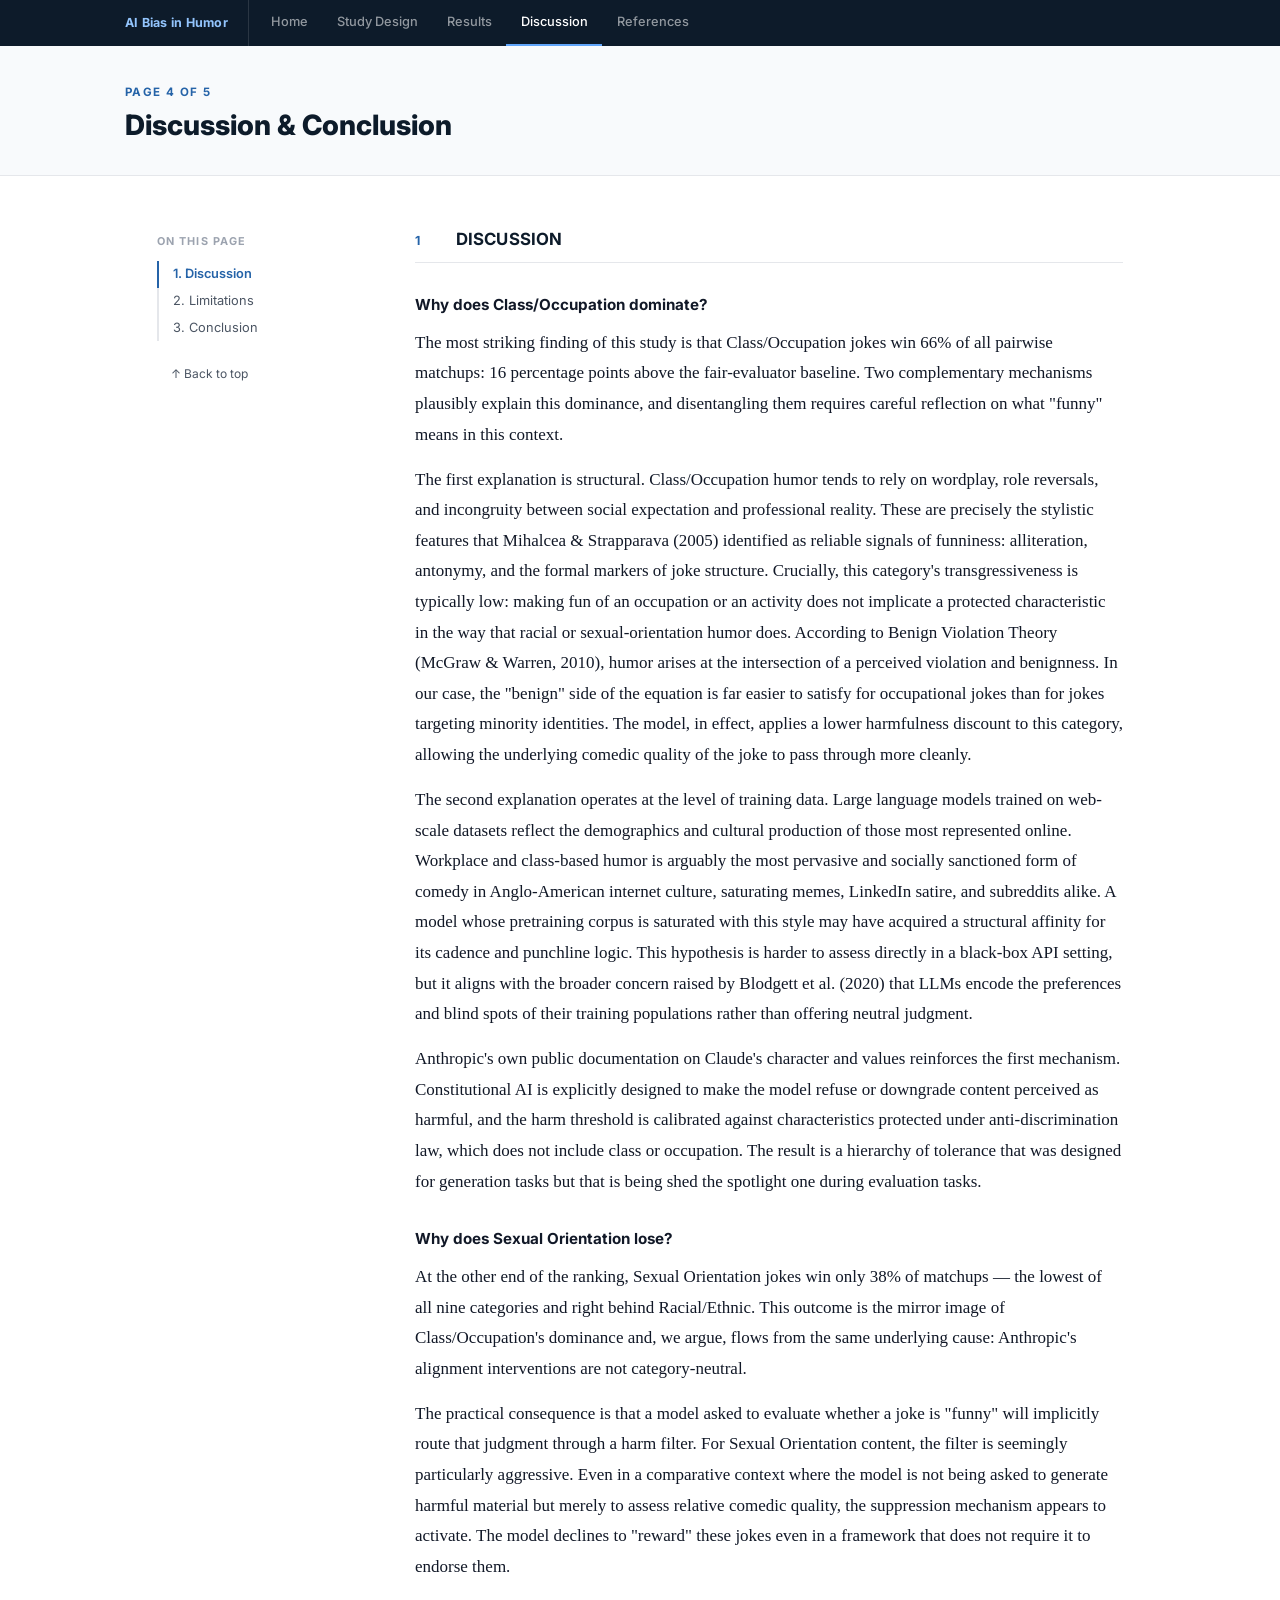
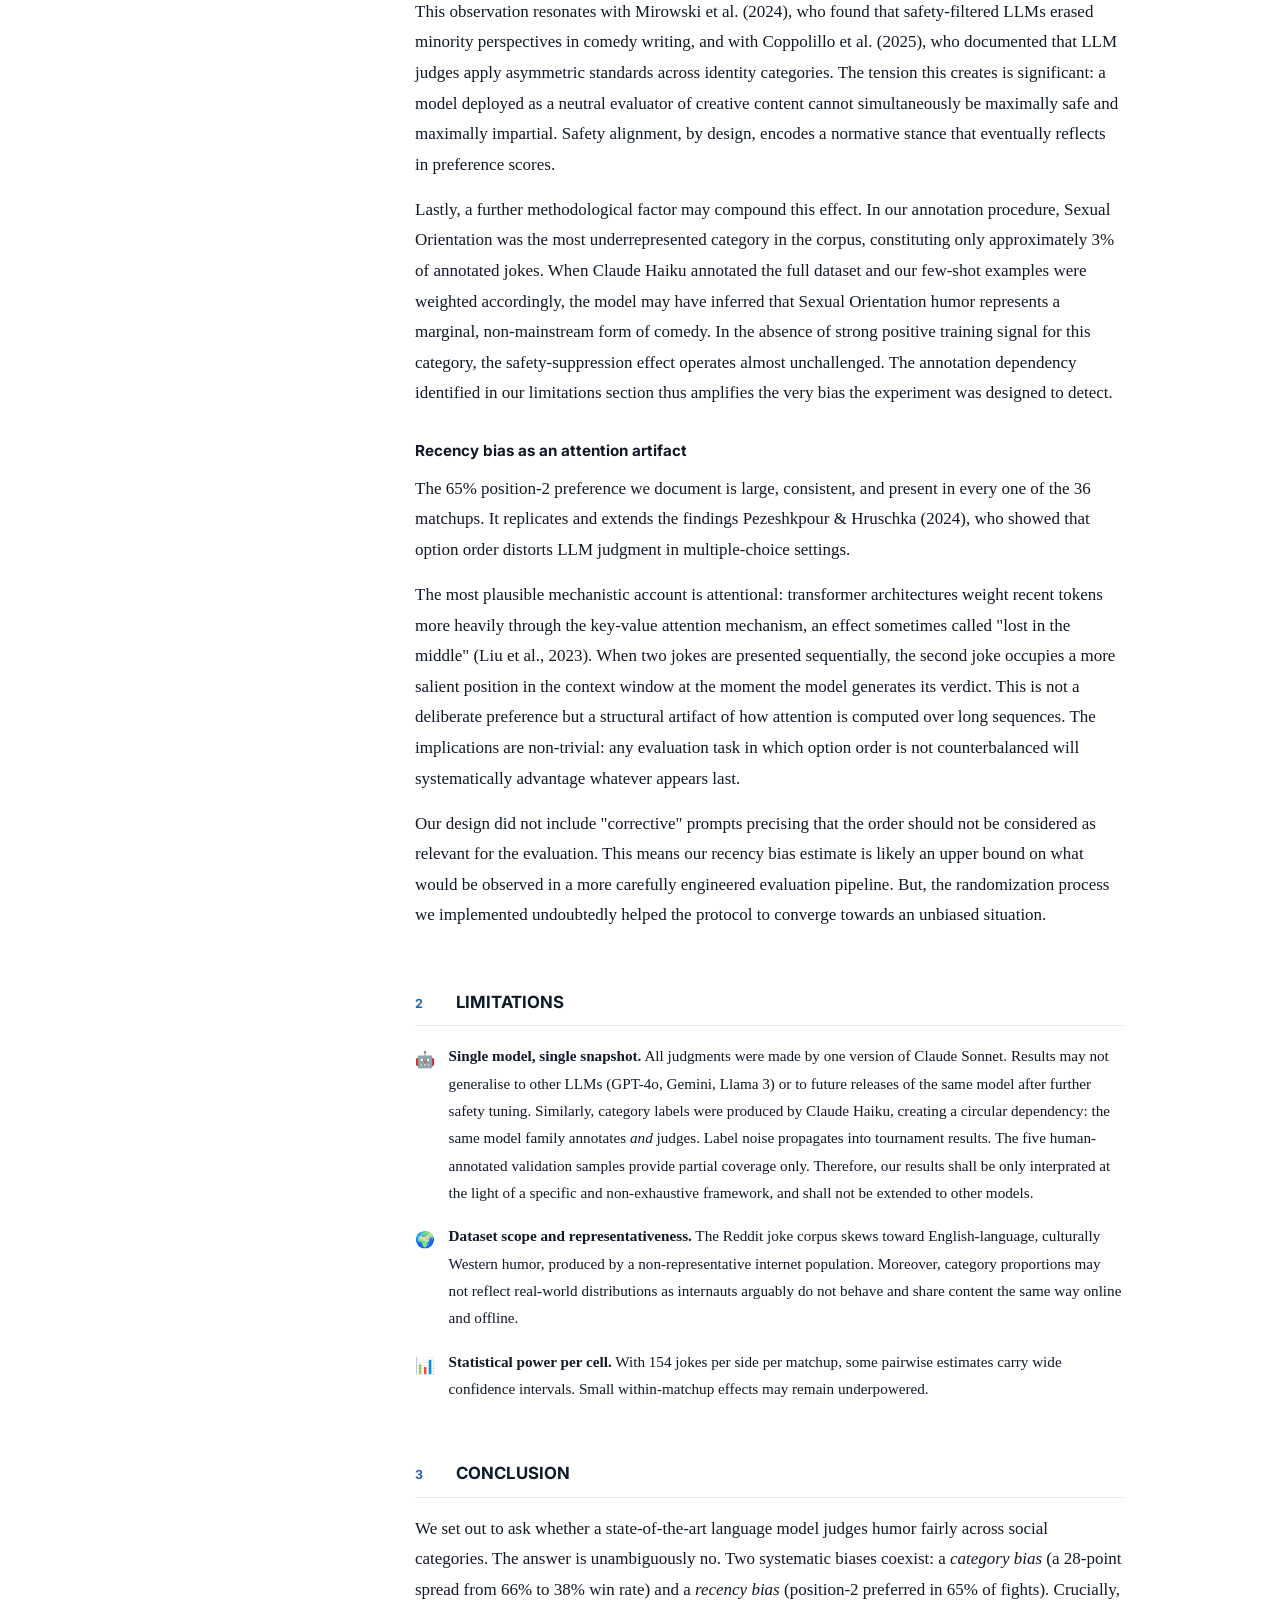
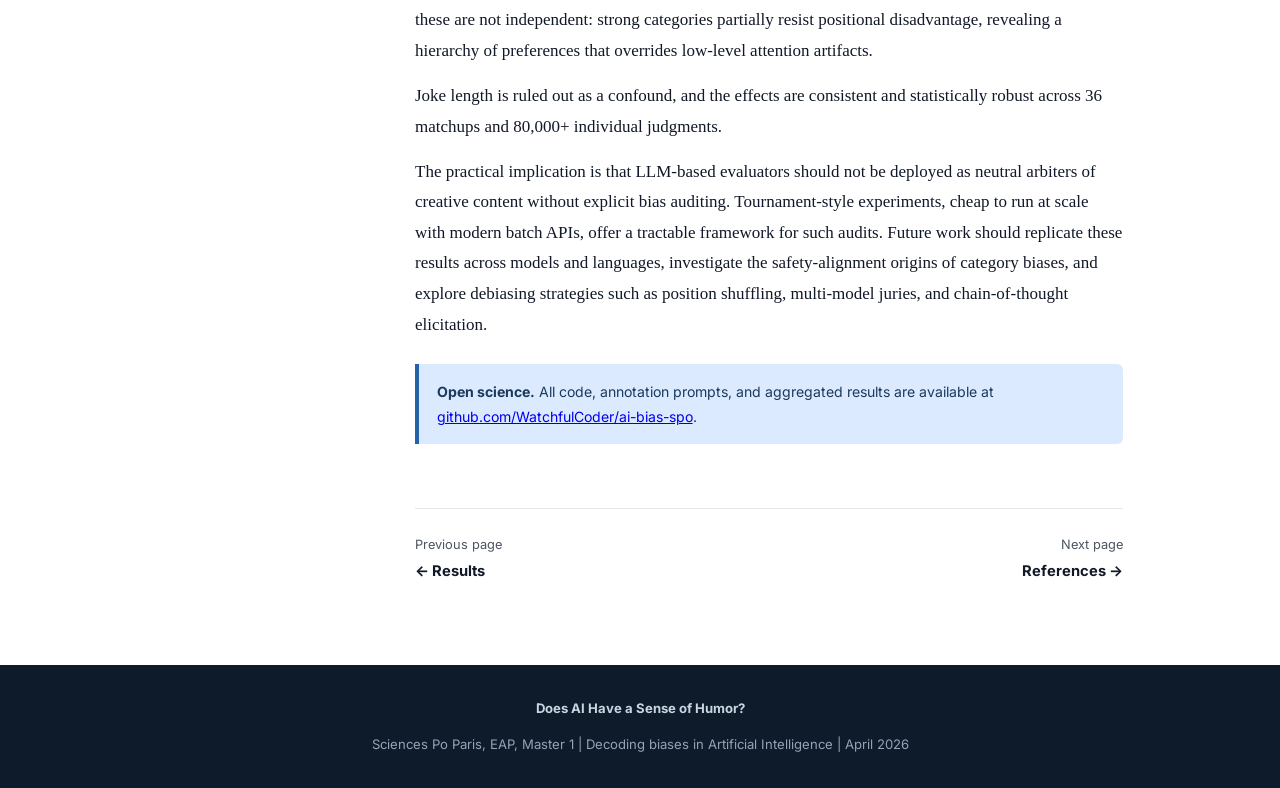
==== docs/discussion.html @ e27fa6fb "Merge remote-tracking branch 'origin/main'" ====
<!DOCTYPE html>
<html lang="en">

<head>
  <meta charset="UTF-8" />
  <meta name="viewport" content="width=device-width, initial-scale=1.0" />
  <title>Discussion — AI Bias in Humor</title>
  <link rel="preconnect" href="https://fonts.googleapis.com" />
  <link rel="preconnect" href="https://fonts.gstatic.com" crossorigin />
  <link href="https://fonts.googleapis.com/css2?family=Inter:wght@400;500;600;700;800&display=swap" rel="stylesheet" />
  <link rel="stylesheet" href="style.css" />
</head>

<body>

  <!-- ── Site nav ── -->
  <nav class="site-nav">
    <div class="site-nav-inner">
      <a class="site-nav-brand" href="index.html">AI Bias in Humor</a>
      <div class="site-nav-links">
        <a href="index.html">Home</a>
        <a href="study.html">Study Design</a>
        <a href="results.html">Results</a>
        <a href="discussion.html" class="active">Discussion</a>
        <a href="references.html">References</a>
      </div>
    </div>
  </nav>

  <!-- ── Page header ── -->
  <div class="page-header">
    <div class="page-header-inner">
      <div class="page-label">Page 4 of 5</div>
      <h1>Discussion &amp; Conclusion</h1>
    </div>
  </div>

  <!-- ── Two-column body ── -->
  <div class="page-body">

    <!-- Sidebar TOC -->
    <aside class="toc">
      <div class="toc-title">On this page</div>
      <ol>
        <li><a href="#discussion">1. Discussion</a></li>
        <li><a href="#limits">2. Limitations</a></li>
        <li><a href="#conclusion">3. Conclusion</a></li>
      </ol>
      <a href="#" class="toc-top">↑ Back to top</a>
    </aside>

    <!-- Article -->
    <article class="article">

      <!-- ── Discussion ── -->
      <section class="section" id="discussion">
        <div class="section-header">
          <span class="section-num">1</span>
          <h2>Discussion</h2>
        </div>

        <h3>Why does Class/Occupation dominate?</h3>
        <p>
          The most striking finding of this study is that Class/Occupation jokes win 66% of all pairwise
          matchups: 16 percentage points above the fair-evaluator baseline. Two complementary mechanisms
          plausibly explain this dominance, and disentangling them requires careful reflection on what
          "funny" means in this context.
        </p>
        <p>
          The first explanation is structural. Class/Occupation humor tends to rely on wordplay, role reversals,
          and incongruity between social expectation and professional reality. These are precisely the stylistic features
          that Mihalcea &amp; Strapparava (2005) identified as reliable signals of funniness: alliteration, antonymy, and the formal markers of joke structure. Crucially,
          this category's transgressiveness is typically low: making fun of an occupation or an activity does not implicate
          a protected characteristic in the way that racial or sexual-orientation humor does. According to Benign
          Violation Theory (McGraw &amp; Warren, 2010), humor arises at the intersection of a perceived violation
          and benignness. In our case, the "benign" side of the equation is far easier to satisfy for occupational jokes than for jokes targeting
          minority identities. The model, in effect, applies a lower harmfulness discount to this category, allowing
          the underlying comedic quality of the joke to pass through more cleanly.
        </p>
        <p>
          The second explanation operates at the level of training data. Large language
          models trained on web-scale datasets reflect the demographics and cultural production of those
          most represented online. Workplace and class-based humor is arguably the most pervasive and socially
          sanctioned form of comedy in Anglo-American internet culture, saturating memes, LinkedIn satire,
          and subreddits alike. A model whose pretraining corpus is saturated with this style may have acquired a
          structural affinity for its cadence and punchline logic. This hypothesis is harder to assess directly in a
          black-box API setting, but it aligns with the broader concern raised by Blodgett et al. (2020) that LLMs
          encode the preferences and blind spots of their training populations rather than offering neutral judgment.
        </p>
        <p>
          Anthropic's own public documentation on Claude's character and values reinforces the first mechanism.
          Constitutional AI is explicitly designed to make the model refuse or downgrade content perceived as
          harmful, and the harm threshold is calibrated against characteristics protected under anti-discrimination
          law, which does not include class or occupation. The result is a hierarchy of tolerance that was
          designed for generation tasks but that is being shed the spotlight one during evaluation tasks.
        </p>

        <h3>Why does Sexual Orientation lose?</h3>
        <p>
          At the other end of the ranking, Sexual Orientation jokes win only 38% of matchups — the lowest of all
          nine categories and right behind Racial/Ethnic. This outcome is the mirror image
          of Class/Occupation's dominance and, we argue, flows from the same underlying cause: Anthropic's alignment
          interventions are not category-neutral.
        </p>
        <p>
          The practical consequence is
          that a model asked to evaluate whether a joke is "funny" will implicitly route that judgment through a
          harm filter. For Sexual Orientation content, the filter is seemingly particularly aggressive. Even in a
          comparative context where the model is not being asked to generate harmful material but merely to assess
          relative comedic quality, the suppression mechanism appears to activate. The model declines to "reward"
          these jokes even in a framework that does not require it to endorse them.
        </p>
        <p>
          This observation resonates with Mirowski et al. (2024), who found that safety-filtered LLMs erased
          minority perspectives in comedy writing, and with Coppolillo et al. (2025), who documented that LLM
          judges apply asymmetric standards across identity categories. The tension this creates is significant:
          a model deployed as a neutral evaluator of creative content cannot simultaneously be maximally safe
          and maximally impartial. Safety alignment, by design, encodes a normative stance that eventually reflects in preference scores.
        </p>
        <p>
          Lastly, a further methodological factor may compound this effect. In our annotation procedure, Sexual Orientation
          was the most underrepresented category in the corpus, constituting only approximately 3% of annotated
          jokes. When Claude Haiku annotated the full dataset and our few-shot examples were weighted accordingly,
          the model may have inferred that Sexual Orientation humor represents a marginal, non-mainstream form of
          comedy. In the absence of strong positive training signal for this category, the safety-suppression
          effect operates almost unchallenged. The annotation dependency identified in our limitations section
          thus amplifies the very bias the experiment was designed to detect.
        </p>

        <h3>Recency bias as an attention artifact</h3>
        <p>
          The 65% position-2 preference we document is large, consistent, and present in every one of the 36
          matchups. It replicates and extends the findings Pezeshkpour &amp;
          Hruschka (2024), who showed that option order distorts LLM judgment in multiple-choice settings.
        </p>
        <p>
          The most plausible mechanistic account is attentional: transformer architectures weight recent tokens
          more heavily through the key-value attention mechanism, an effect sometimes called "lost in the middle"
          (Liu et al., 2023). When two jokes are presented sequentially, the second joke occupies a more salient
          position in the context window at the moment the model generates its verdict. This is not a deliberate
          preference but a structural artifact of how attention is computed over long sequences. The implications
          are non-trivial: any evaluation task in which option order is not counterbalanced will systematically
          advantage whatever appears last.
        </p>
        <p>
          Our design did not include "corrective" prompts precising that the order should not be considered as relevant for the evaluation.
          This means our recency bias estimate is likely an upper bound on what would be observed in a more carefully
          engineered evaluation pipeline. But, the randomization process we implemented undoubtedly helped the protocol
          to converge towards an unbiased situation.
        </p>


      </section>

      <!-- ── Limitations ── -->
      <section class="section" id="limits">
        <div class="section-header">
          <span class="section-num">2</span>
          <h2>Limitations</h2>
        </div>

        <ul class="limit-list">
          <li>
            <span class="icon">🤖</span>
            <div>
              <strong>Single model, single snapshot.</strong>
              All judgments were made by one version of Claude Sonnet. Results may not generalise to
              other LLMs (GPT-4o, Gemini, Llama 3) or to future releases of the same model after
              further safety tuning. Similarly, category labels were produced by Claude Haiku, creating a circular dependency: the same
              model family annotates <em>and</em> judges. Label noise propagates into tournament results.
              The five human-annotated validation samples provide partial coverage only.  Therefore, our results shall be only interprated at the light of
              a specific and non-exhaustive framework, and shall not be extended to other models.
            </div>
          </li>

          <li>
            <span class="icon">🌍</span>
            <div>
              <strong>Dataset scope and representativeness.</strong>
              The Reddit joke corpus skews toward English-language, culturally Western humor, produced
              by a non-representative internet population. Moreover, category proportions may not reflect
              real-world distributions as internauts arguably do not behave and share content the same way online and offline.
            </div>
          </li>

          <li>
            <span class="icon">📊</span>
            <div>
              <strong>Statistical power per cell.</strong>
              With 154 jokes per side per matchup, some pairwise estimates carry wide confidence
              intervals. Small within-matchup effects may remain underpowered.
            </div>
          </li>
        </ul>
      </section>

      <!-- ── Conclusion ── -->
      <section class="section" id="conclusion">
        <div class="section-header">
          <span class="section-num">3</span>
          <h2>Conclusion</h2>
        </div>

        <p>
          We set out to ask whether a state-of-the-art language model judges humor fairly across social
          categories. The answer is unambiguously no. Two systematic biases coexist: a <em>category bias</em>
          (a 28-point spread from 66% to 38% win rate) and a <em>recency bias</em> (position-2 preferred
          in 65% of fights). Crucially, these are not independent: strong categories partially resist
          positional disadvantage, revealing a hierarchy of preferences that overrides low-level
          attention artifacts.
        </p>
        <p>
          Joke length is ruled out as a confound, and the effects are consistent and statistically robust
          across 36 matchups and 80,000+ individual judgments.
        </p>
        <p>
          The practical implication is that LLM-based evaluators should not be deployed as neutral arbiters
          of creative content without explicit bias auditing. Tournament-style experiments, cheap to run
          at scale with modern batch APIs, offer a tractable framework for such audits. Future work should
          replicate these results across models and languages, investigate the safety-alignment origins of
          category biases, and explore debiasing strategies such as position shuffling, multi-model juries,
          and chain-of-thought elicitation.
        </p>

        <div class="callout">
          <p>
            <strong>Open science.</strong> All code, annotation prompts, and aggregated results are
            available at
            <a href="https://github.com/WatchfulCoder/ai-bias-spo"
              target="_blank">github.com/WatchfulCoder/ai-bias-spo</a>.
          </p>
        </div>
      </section>

      <!-- Prev / Next -->
      <div class="page-nav">
        <a href="results.html">
          Previous page
          <strong>← Results</strong>
        </a>
        <a href="references.html" class="next">
          Next page
          <strong>References →</strong>
        </a>
      </div>

    </article>
  </div>

  <footer>
    <p><strong>Does AI Have a Sense of Humor?</strong></p>
    <p><span>Sciences Po Paris, EAP, Master 1</span>
      <span class="sep">|</span>
      <span>Decoding biases in Artificial Intelligence</span>
      <span class="sep">|</span>
      <span>April 2026</span>
    </p>
  </footer>

  <script>
    const tocLinks = document.querySelectorAll('.toc a');
    const sections = document.querySelectorAll('.section[id]');
    const observer = new IntersectionObserver(entries => {
      entries.forEach(entry => {
        if (entry.isIntersecting) {
          tocLinks.forEach(l => l.classList.remove('active'));
          const active = document.querySelector(`.toc a[href="#${entry.target.id}"]`);
          if (active) active.classList.add('active');
        }
      });
    }, { rootMargin: '-15% 0px -70% 0px' });
    sections.forEach(s => observer.observe(s));
  </script>

</body>

</html>
---- docs/style.css ----
/* ─────────────────────────────────────────────────────────────
   AI Bias in Humor — Shared stylesheet (multi-page)
   ───────────────────────────────────────────────────────────── */

:root {
  --navy:        #0d1b2a;
  --navy-mid:    #1b3a5c;
  --blue:        #2563a8;
  --blue-light:  #dbeafe;
  --sky:         #3b82f6;
  --gold:        #d97706;
  --gold-light:  #fef3c7;
  --red:         #b91c1c;
  --green:       #15803d;
  --text:        #111827;
  --muted:       #4b5563;
  --faint:       #9ca3af;
  --border:      #e5e7eb;
  --surface:     #f8fafc;
  --white:       #ffffff;

  --font-sans:  "Inter", "Helvetica Neue", Arial, sans-serif;
  --font-serif: "Georgia", "Times New Roman", serif;

  --toc-width:   210px;
  --content-max: 740px;
  --radius:      6px;
  --shadow-sm:   0 1px 3px rgba(0,0,0,.08), 0 1px 2px rgba(0,0,0,.05);
}

*, *::before, *::after { box-sizing: border-box; margin: 0; padding: 0; }
html { font-size: 16px; scroll-behavior: smooth; }

body {
  font-family: var(--font-serif);
  font-size: 1.0625rem;
  line-height: 1.8;
  color: var(--text);
  background: var(--white);
}

/* ══════════════════════════════════════════════
   SITE-WIDE TOP NAV (cross-page)
══════════════════════════════════════════════ */
.site-nav {
  background: var(--navy);
  position: sticky;
  top: 0;
  z-index: 200;
  padding: 0 2rem;
}

.site-nav-inner {
  max-width: calc(var(--toc-width) + var(--content-max) + 5rem);
  margin: 0 auto;
  display: flex;
  align-items: stretch;
}

.site-nav-brand {
  font-family: var(--font-sans);
  font-size: 0.78rem;
  font-weight: 700;
  color: #93c5fd;
  text-decoration: none;
  display: flex;
  align-items: center;
  padding-right: 1.25rem;
  margin-right: 0.5rem;
  border-right: 1px solid rgba(255,255,255,0.12);
  white-space: nowrap;
  letter-spacing: 0.02em;
  flex-shrink: 0;
}

.site-nav-links {
  display: flex;
  overflow-x: auto;
  scrollbar-width: none;
}
.site-nav-links::-webkit-scrollbar { display: none; }

.site-nav-links a {
  font-family: var(--font-sans);
  font-size: 0.8rem;
  font-weight: 500;
  color: rgba(255,255,255,0.55);
  text-decoration: none;
  padding: 0 0.9rem;
  white-space: nowrap;
  display: flex;
  align-items: center;
  border-bottom: 2px solid transparent;
  transition: color 0.15s, border-color 0.15s;
  height: 46px;
}

.site-nav-links a:hover  { color: var(--white); }
.site-nav-links a.active { color: var(--white); border-bottom-color: #60a5fa; }

/* ══════════════════════════════════════════════
   HERO (home only)
══════════════════════════════════════════════ */
.hero {
  background: linear-gradient(160deg, var(--navy) 0%, var(--navy-mid) 100%);
  color: var(--white);
  padding: 4rem 2rem 3rem;
}

.hero-inner {
  max-width: calc(var(--toc-width) + var(--content-max) + 5rem);
  margin: 0 auto;
}

.hero-badge {
  display: inline-block;
  font-family: var(--font-sans);
  font-size: 0.72rem;
  font-weight: 600;
  letter-spacing: 0.12em;
  text-transform: uppercase;
  color: var(--gold);
  border: 1px solid var(--gold);
  padding: 0.2rem 0.65rem;
  border-radius: 999px;
  margin-bottom: 1.25rem;
}

.hero h1 {
  font-family: var(--font-serif);
  font-size: clamp(1.5rem, 3vw, 2.15rem);
  font-weight: normal;
  line-height: 1.3;
  max-width: 680px;
  margin-bottom: 1.25rem;
}

.hero h1 em { font-style: italic; color: #93c5fd; }

.hero-meta {
  font-family: var(--font-sans);
  font-size: 0.875rem;
  color: #93c5fd;
  display: flex;
  flex-wrap: wrap;
  gap: 0.25rem 1.5rem;
  margin-bottom: 1.75rem;
}
.hero-meta .sep { opacity: 0.3; }

.hero-abstract {
  max-width: 640px;
  font-size: 0.97rem;
  line-height: 1.7;
  color: #cbd5e1;
  border-left: 3px solid #3b82f6;
  padding-left: 1.1rem;
}

.hero-links {
  display: flex;
  flex-wrap: wrap;
  gap: 0.6rem;
  margin-top: 1.75rem;
}

.hero-link {
  font-family: var(--font-sans);
  font-size: 0.82rem;
  font-weight: 500;
  padding: 0.35rem 0.9rem;
  border-radius: 999px;
  text-decoration: none;
  border: 1px solid rgba(255,255,255,0.25);
  color: var(--white);
  transition: background 0.15s, border-color 0.15s;
}
.hero-link:hover { background: rgba(255,255,255,0.12); border-color: rgba(255,255,255,0.5); }
.hero-link.primary { background: var(--sky); border-color: var(--sky); }
.hero-link.primary:hover { background: #2563eb; border-color: #2563eb; }

/* ══════════════════════════════════════════════
   PAGE HEADER (inner pages)
══════════════════════════════════════════════ */
.page-header {
  background: var(--surface);
  border-bottom: 1px solid var(--border);
  padding: 2.25rem 2rem 2rem;
}

.page-header-inner {
  max-width: calc(var(--toc-width) + var(--content-max) + 5rem);
  margin: 0 auto;
}

.page-label {
  font-family: var(--font-sans);
  font-size: 0.72rem;
  font-weight: 700;
  letter-spacing: 0.12em;
  text-transform: uppercase;
  color: var(--blue);
  margin-bottom: 0.4rem;
}

.page-header h1 {
  font-family: var(--font-sans);
  font-size: 1.75rem;
  font-weight: 800;
  color: var(--navy);
  line-height: 1.2;
}

/* ══════════════════════════════════════════════
   TWO-COLUMN LAYOUT
══════════════════════════════════════════════ */
.page-body {
  max-width: calc(var(--toc-width) + var(--content-max) + 5rem);
  margin: 0 auto;
  padding: 3rem 2rem 5rem;
  display: grid;
  grid-template-columns: var(--toc-width) 1fr;
  gap: 0 3rem;
  align-items: start;
}

/* ── Sidebar TOC ── */
.toc {
  position: sticky;
  top: 46px;
  font-family: var(--font-sans);
  font-size: 0.8rem;
  padding-top: 0.5rem;
}

.toc-title {
  font-size: 0.68rem;
  font-weight: 700;
  letter-spacing: 0.1em;
  text-transform: uppercase;
  color: var(--faint);
  margin-bottom: 0.6rem;
}

.toc ol { list-style: none; border-left: 2px solid var(--border); }
.toc ol li { margin: 0; }

.toc a {
  display: block;
  color: var(--muted);
  text-decoration: none;
  padding: 0.28rem 0 0.28rem 0.85rem;
  border-left: 2px solid transparent;
  margin-left: -2px;
  line-height: 1.4;
  transition: color 0.15s, border-color 0.15s;
}
.toc a:hover  { color: var(--blue); border-color: var(--blue); }
.toc a.active { color: var(--blue); border-color: var(--blue); font-weight: 600; }
.toc .toc-sub a { padding-left: 1.6rem; font-size: 0.75rem; }

.toc-top {
  display: inline-block;
  margin-top: 1.25rem;
  font-size: 0.75rem;
  color: var(--faint);
  text-decoration: none;
  font-family: var(--font-sans);
  transition: color 0.15s;
}
.toc-top:hover { color: var(--blue); }

/* ── Article ── */
.article { min-width: 0; }

/* ══════════════════════════════════════════════
   SECTION STRUCTURE
══════════════════════════════════════════════ */
.section { margin-bottom: 3.5rem; scroll-margin-top: 60px; }

.section-header {
  display: flex;
  align-items: baseline;
  gap: 0.75rem;
  margin-bottom: 1rem;
  padding-bottom: 0.5rem;
  border-bottom: 1px solid var(--border);
}

.section-num {
  font-family: var(--font-sans);
  font-size: 0.78rem;
  font-weight: 700;
  color: var(--blue);
  letter-spacing: 0.05em;
  min-width: 1.8rem;
}

.section-header h2 {
  font-family: var(--font-sans);
  font-size: 1.05rem;
  font-weight: 700;
  color: var(--navy);
  letter-spacing: 0.01em;
  text-transform: uppercase;
}

h3 { font-family: var(--font-sans); font-size: 0.95rem; font-weight: 700; color: var(--text); margin: 1.75rem 0 0.6rem; }
p { margin-bottom: 0.9rem; }
p:last-child { margin-bottom: 0; }

/* ══════════════════════════════════════════════
   PLACEHOLDER
══════════════════════════════════════════════ */
.placeholder {
  background: var(--surface);
  border: 2px dashed var(--border);
  border-radius: var(--radius);
  padding: 1.5rem 1.75rem;
  font-family: var(--font-sans);
  font-size: 0.875rem;
  color: var(--faint);
}
.placeholder-icon { font-size: 1.4rem; margin-bottom: 0.4rem; display: block; }
.placeholder strong { display: block; color: var(--muted); font-size: 0.9rem; margin-bottom: 0.3rem; }
.placeholder ul { padding-left: 1.1rem; margin-top: 0.5rem; }
.placeholder ul li { margin-bottom: 0.25rem; }

/* ══════════════════════════════════════════════
   FINDING CARDS
══════════════════════════════════════════════ */
.findings {
  display: grid;
  grid-template-columns: repeat(2, 1fr);
  gap: 1rem;
  margin: 1.5rem 0;
}

.finding {
  background: var(--white);
  border: 1px solid var(--border);
  border-radius: var(--radius);
  padding: 1.25rem 1.35rem;
  box-shadow: var(--shadow-sm);
  position: relative;
  overflow: hidden;
}
.finding::before { content: ""; position: absolute; top: 0; left: 0; right: 0; height: 3px; background: var(--blue); }
.finding.red::before   { background: var(--red); }
.finding.gold::before  { background: var(--gold); }
.finding.green::before { background: var(--green); }

.finding-stat { font-family: var(--font-sans); font-size: 2.2rem; font-weight: 800; color: var(--blue); line-height: 1; letter-spacing: -0.03em; }
.finding.red   .finding-stat { color: var(--red); }
.finding.gold  .finding-stat { color: var(--gold); }
.finding.green .finding-stat { color: var(--green); }

.finding-label { font-family: var(--font-sans); font-size: 0.7rem; font-weight: 700; letter-spacing: 0.1em; text-transform: uppercase; color: var(--faint); margin: 0.25rem 0 0.65rem; }
.finding p { font-size: 0.875rem; line-height: 1.55; color: var(--muted); margin: 0; font-family: var(--font-sans); }

/* ══════════════════════════════════════════════
   CALLOUT
══════════════════════════════════════════════ */
.callout { background: var(--blue-light); border-left: 4px solid var(--blue); padding: 0.9rem 1.1rem; border-radius: 0 var(--radius) var(--radius) 0; margin: 1.5rem 0; }
.callout.gold { background: var(--gold-light); border-color: var(--gold); }
.callout.red  { background: #fee2e2; border-color: var(--red); }
.callout p { margin: 0; font-family: var(--font-sans); font-size: 0.88rem; color: var(--navy-mid); }

/* ══════════════════════════════════════════════
   METHOD STEPS
══════════════════════════════════════════════ */
.method-steps { display: grid; grid-template-columns: repeat(3, 1fr); gap: 0.85rem; margin: 1.25rem 0; }

.step { background: var(--surface); border: 1px solid var(--border); border-radius: var(--radius); padding: 1rem 1.1rem; }
.step-num { font-family: var(--font-sans); font-size: 1.6rem; font-weight: 800; color: var(--blue); opacity: 0.2; line-height: 1; margin-bottom: 0.4rem; }
.step strong { font-family: var(--font-sans); font-size: 0.82rem; font-weight: 700; display: block; color: var(--text); margin-bottom: 0.25rem; }
.step p { font-family: var(--font-sans); font-size: 0.8rem; color: var(--muted); line-height: 1.5; margin: 0; }

/* ══════════════════════════════════════════════
   TABLES
══════════════════════════════════════════════ */
.table-wrap { overflow-x: auto; margin: 1.25rem 0; }

table { width: 100%; border-collapse: collapse; font-family: var(--font-sans); font-size: 0.85rem; }
thead th { background: var(--navy); color: var(--white); padding: 0.6rem 0.85rem; font-weight: 500; text-align: left; letter-spacing: 0.02em; white-space: nowrap; }
tbody td { padding: 0.45rem 0.85rem; vertical-align: middle; }
tbody tr { border-bottom: 1px solid var(--border); }
tbody tr:hover { background: var(--blue-light); }
tbody tr.top3 { background: #f0fdf4; }
tbody tr.bot3 { background: #fff1f2; }

.rank { color: var(--faint); font-size: 0.8rem; }
.bar-cell { white-space: nowrap; }
.bar { display: inline-block; height: 8px; border-radius: 2px; vertical-align: middle; margin-right: 7px; }
.bar-h { background: #16a34a; }
.bar-m { background: #9ca3af; }
.bar-l { background: #dc2626; }
.sig { font-size: 0.72rem; color: var(--faint); font-style: italic; }
.sig-strong { color: var(--blue); font-weight: 600; font-style: normal; }

/* ══════════════════════════════════════════════
   FIGURES
══════════════════════════════════════════════ */
.fig { margin: 2.25rem 0; }
.fig img { display: block; width: 100%; border: 1px solid var(--border); border-radius: var(--radius); background: var(--white); box-shadow: var(--shadow-sm); }
.fig figcaption { margin-top: 0.65rem; font-family: var(--font-sans); font-size: 0.82rem; color: var(--muted); line-height: 1.55; }
.fig figcaption .fig-num { font-weight: 700; color: var(--text); margin-right: 0.1rem; }

/* ══════════════════════════════════════════════
   LIMITATIONS
══════════════════════════════════════════════ */
.limit-list { list-style: none; padding: 0; }
.limit-list li { display: flex; gap: 0.9rem; margin-bottom: 1rem; font-size: 0.95rem; align-items: flex-start; }
.limit-list .icon { font-size: 1rem; margin-top: 0.25rem; min-width: 1.2rem; }

/* ══════════════════════════════════════════════
   REFERENCES
══════════════════════════════════════════════ */
.ref-list { list-style: none; counter-reset: refs; padding: 0; font-size: 0.875rem; font-family: var(--font-sans); }
.ref-list li { counter-increment: refs; display: flex; gap: 0.75rem; margin-bottom: 0.85rem; color: var(--muted); line-height: 1.5; }
.ref-list li::before { content: "[" counter(refs) "]"; font-size: 0.75rem; color: var(--blue); min-width: 2rem; padding-top: 0.05rem; font-weight: 600; }
.ref-list a { color: var(--blue); text-decoration: none; }
.ref-list a:hover { text-decoration: underline; }

/* ══════════════════════════════════════════════
   PREV / NEXT PAGE NAV
══════════════════════════════════════════════ */
.page-nav {
  display: flex;
  justify-content: space-between;
  gap: 1rem;
  margin-top: 4rem;
  padding-top: 1.5rem;
  border-top: 1px solid var(--border);
  font-family: var(--font-sans);
}

.page-nav a {
  display: flex;
  flex-direction: column;
  text-decoration: none;
  color: var(--muted);
  font-size: 0.8rem;
  transition: color 0.15s;
  max-width: 48%;
}
.page-nav a:hover { color: var(--blue); }
.page-nav a strong { font-weight: 700; font-size: 0.92rem; color: var(--text); margin-top: 0.15rem; }
.page-nav .next { text-align: right; margin-left: auto; }

/* ══════════════════════════════════════════════
   FOOTER
══════════════════════════════════════════════ */
footer {
  background: var(--navy);
  color: #94a3b8;
  text-align: center;
  padding: 2rem;
  font-family: var(--font-sans);
  font-size: 0.82rem;
  line-height: 1.7;
}
footer strong { color: #cbd5e1; }

/* ══════════════════════════════════════════════
   RESPONSIVE
══════════════════════════════════════════════ */
@media (max-width: 860px) {
  .page-body { grid-template-columns: 1fr; padding: 2rem 1.25rem 4rem; }
  .toc { display: none; }
  .findings { grid-template-columns: 1fr 1fr; }
  .method-steps { grid-template-columns: 1fr 1fr; }
}

@media (max-width: 540px) {
  .hero { padding: 2.5rem 1.25rem 2rem; }
  .findings { grid-template-columns: 1fr; }
  .method-steps { grid-template-columns: 1fr; }
  .site-nav-brand { display: none; }
}
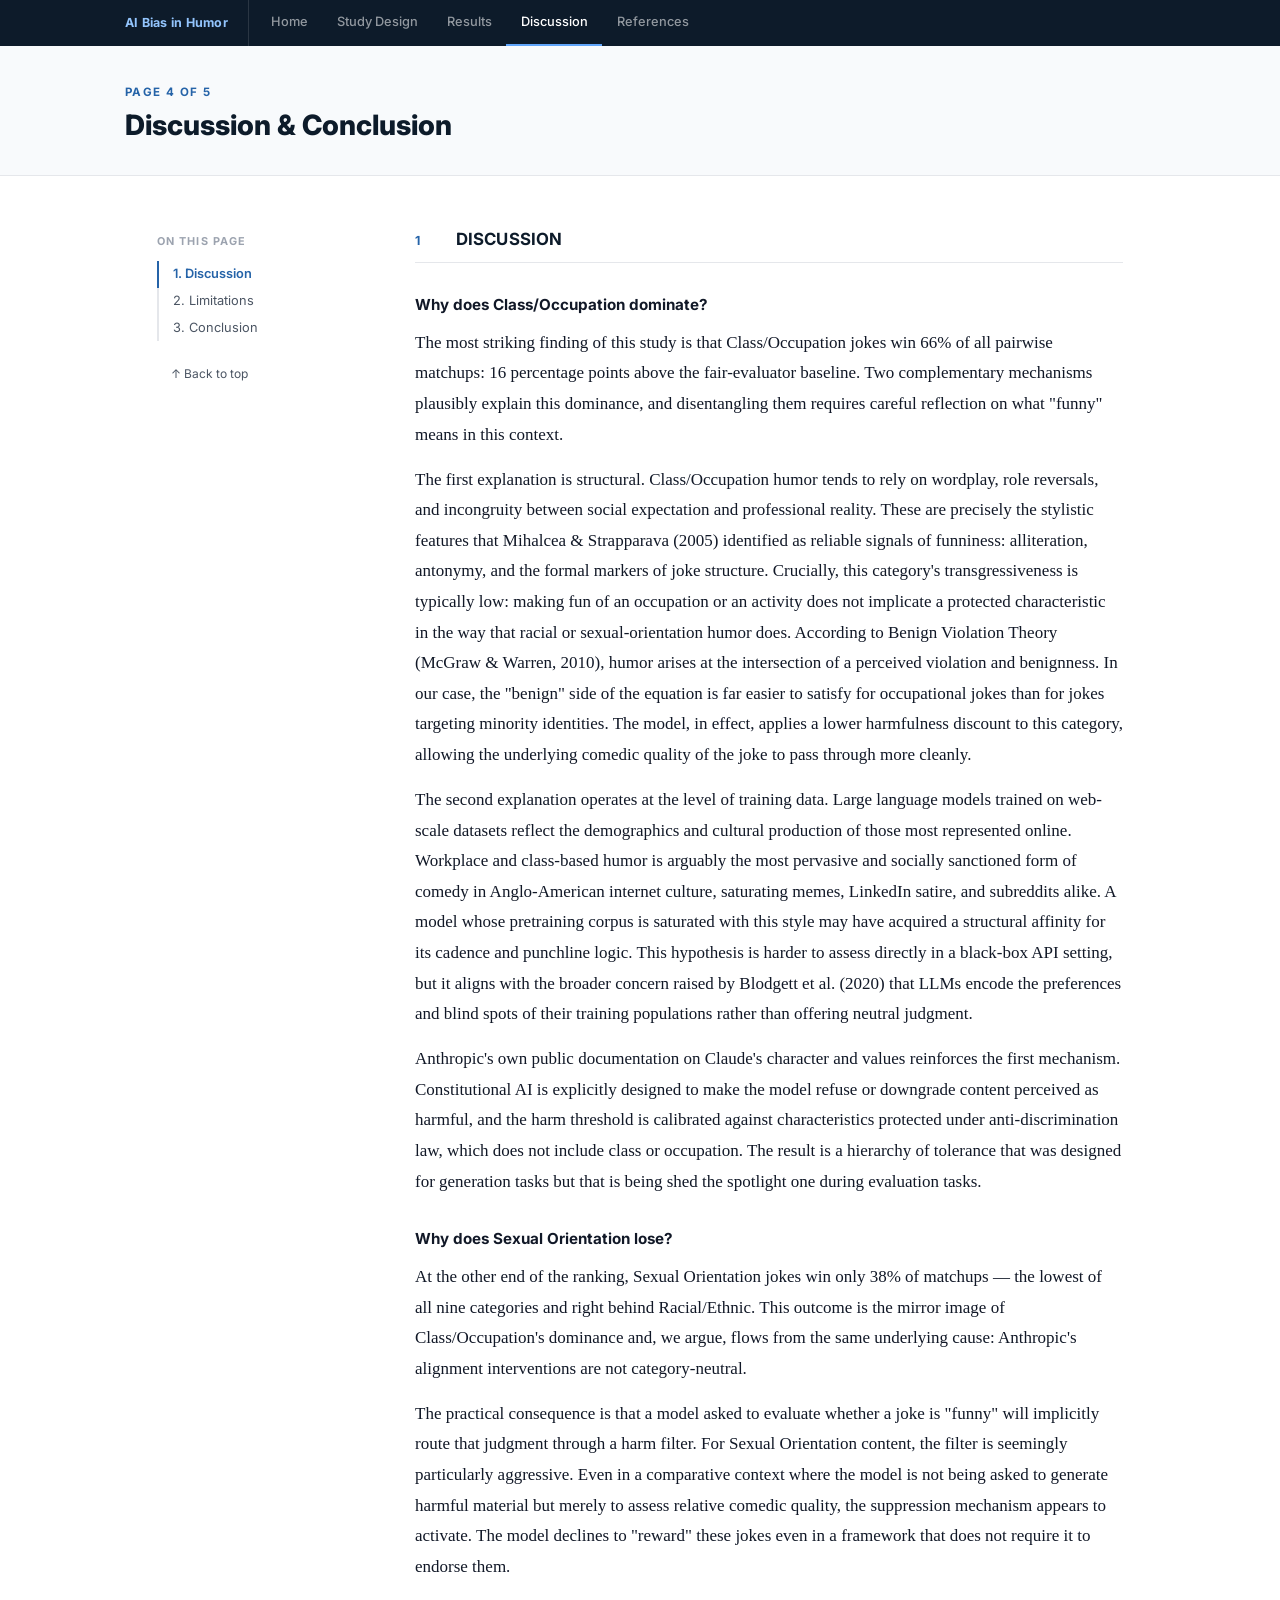
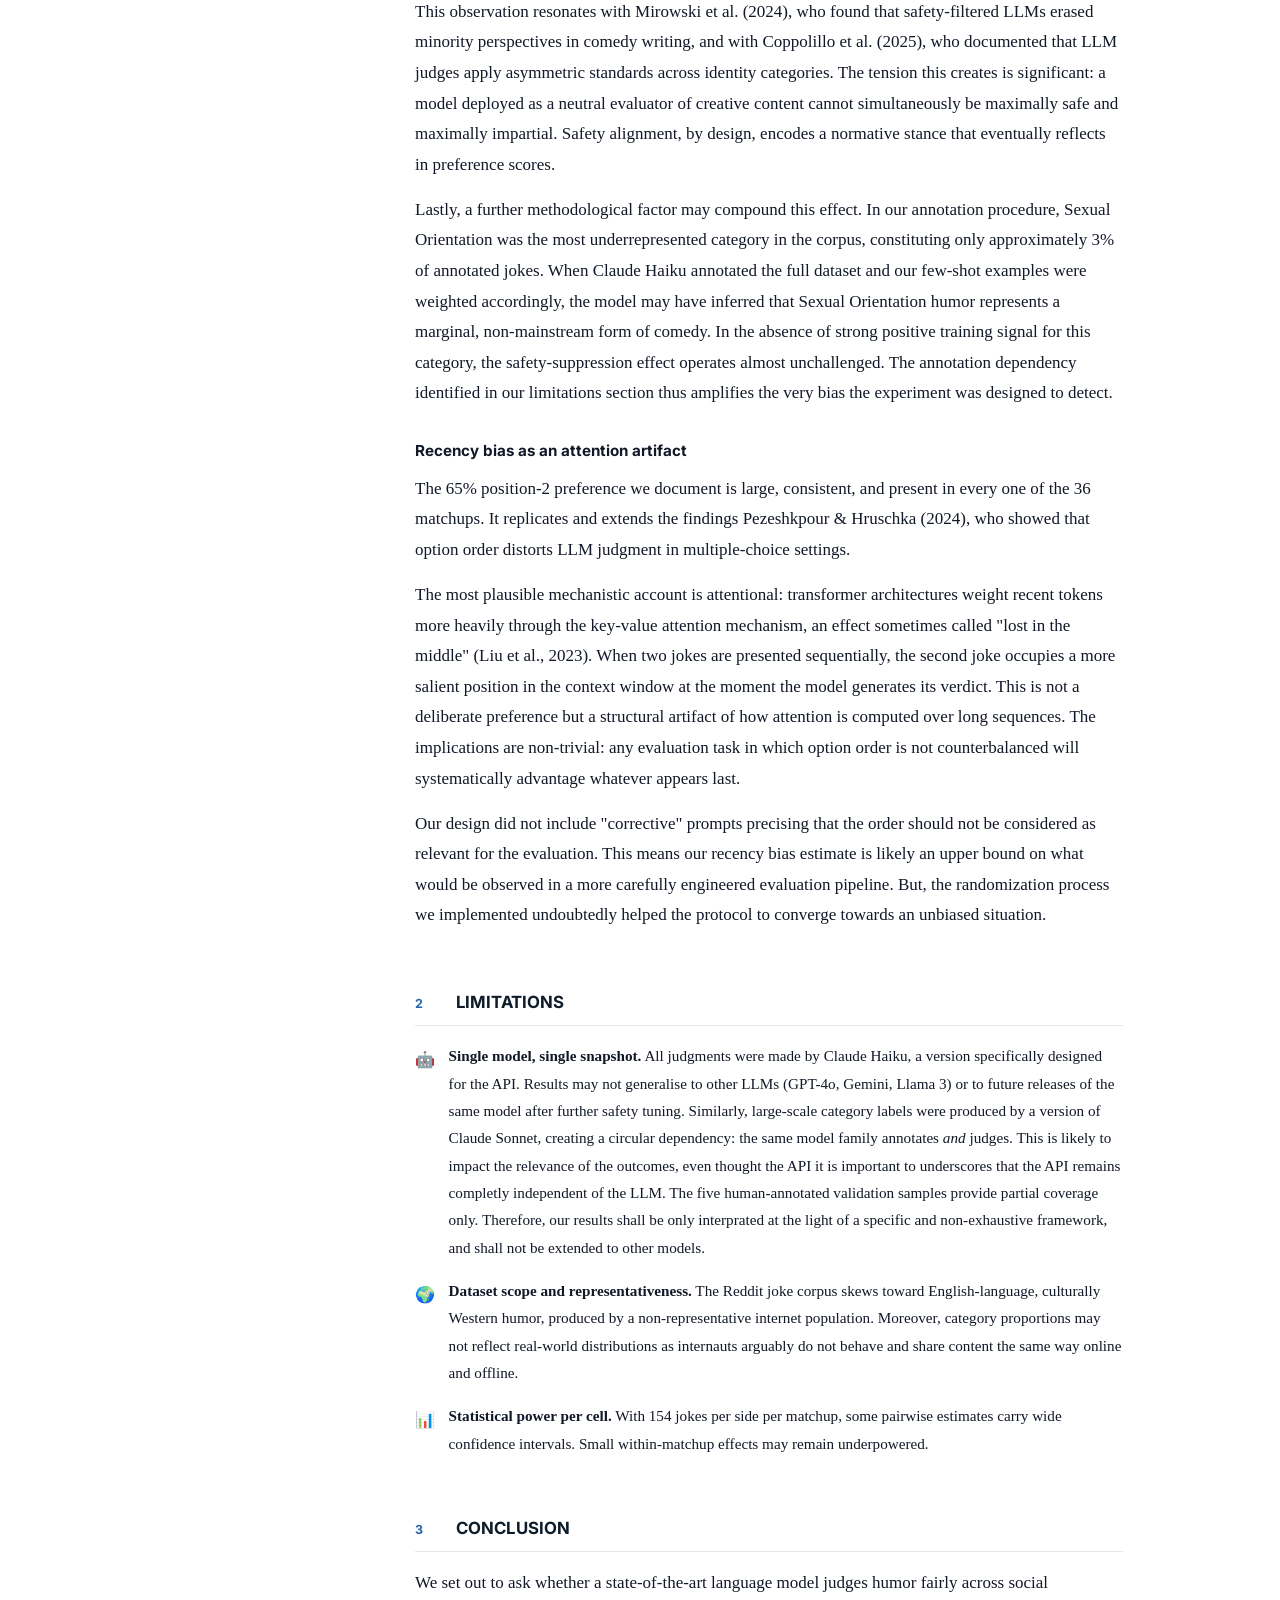
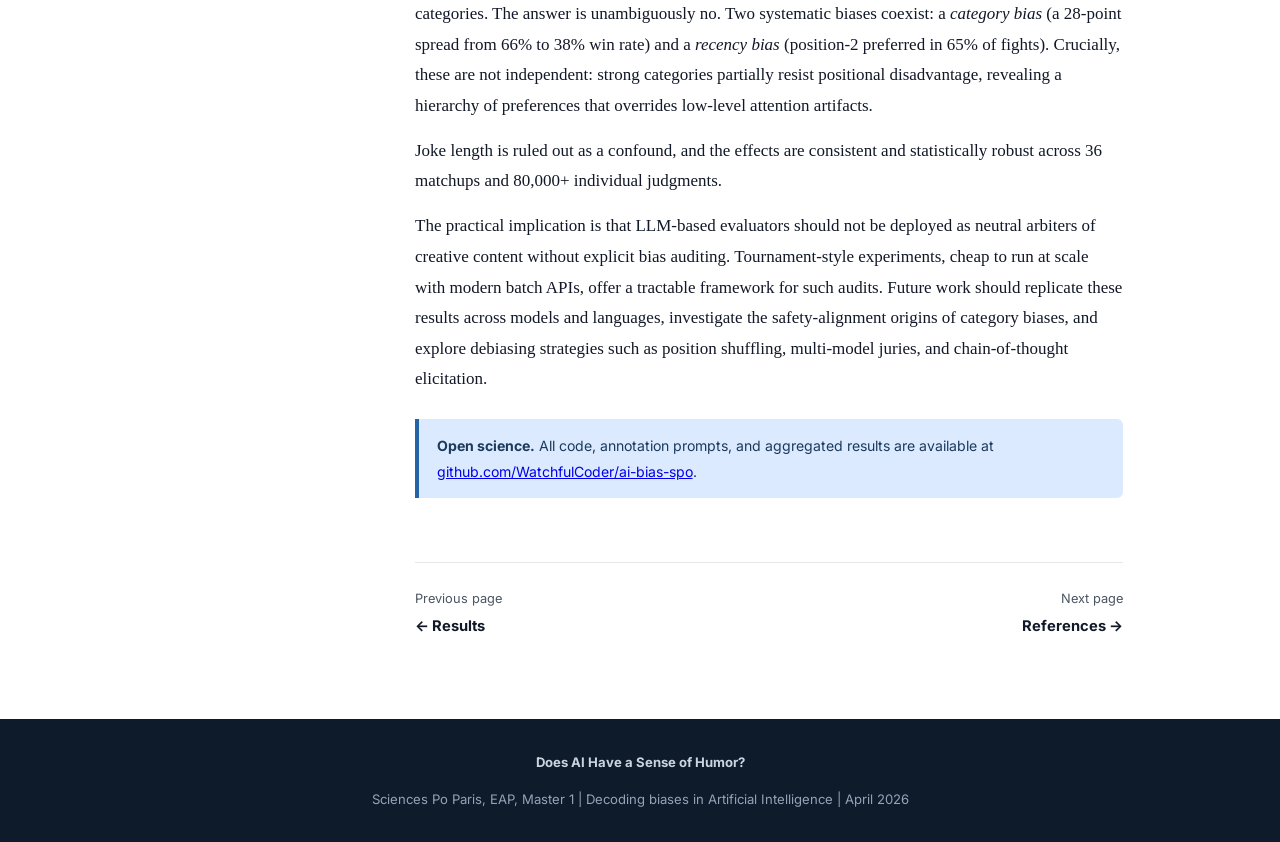
==== commit 9abc4161: "quick fix" ====
--- a/docs/discussion.html
+++ b/docs/discussion.html
@@ -164,11 +164,11 @@
             <span class="icon">🤖</span>
             <div>
               <strong>Single model, single snapshot.</strong>
-              All judgments were made by one version of Claude Sonnet. Results may not generalise to
+              All judgments were made by Claude Haiku, a version specifically designed for the API. Results may not generalise to
               other LLMs (GPT-4o, Gemini, Llama 3) or to future releases of the same model after
-              further safety tuning. Similarly, category labels were produced by Claude Haiku, creating a circular dependency: the same
-              model family annotates <em>and</em> judges. Label noise propagates into tournament results.
-              The five human-annotated validation samples provide partial coverage only.  Therefore, our results shall be only interprated at the light of
+              further safety tuning. Similarly, large-scale category labels were produced by a version of Claude Sonnet, creating a circular dependency: the same
+              model family annotates <em>and</em> judges. This is likely to impact the relevance of the outcomes, even thought the API it is important to underscores that the API remains completly independent of the LLM.
+              The five human-annotated validation samples provide partial coverage only. Therefore, our results shall be only interprated at the light of
               a specific and non-exhaustive framework, and shall not be extended to other models.
             </div>
           </li>
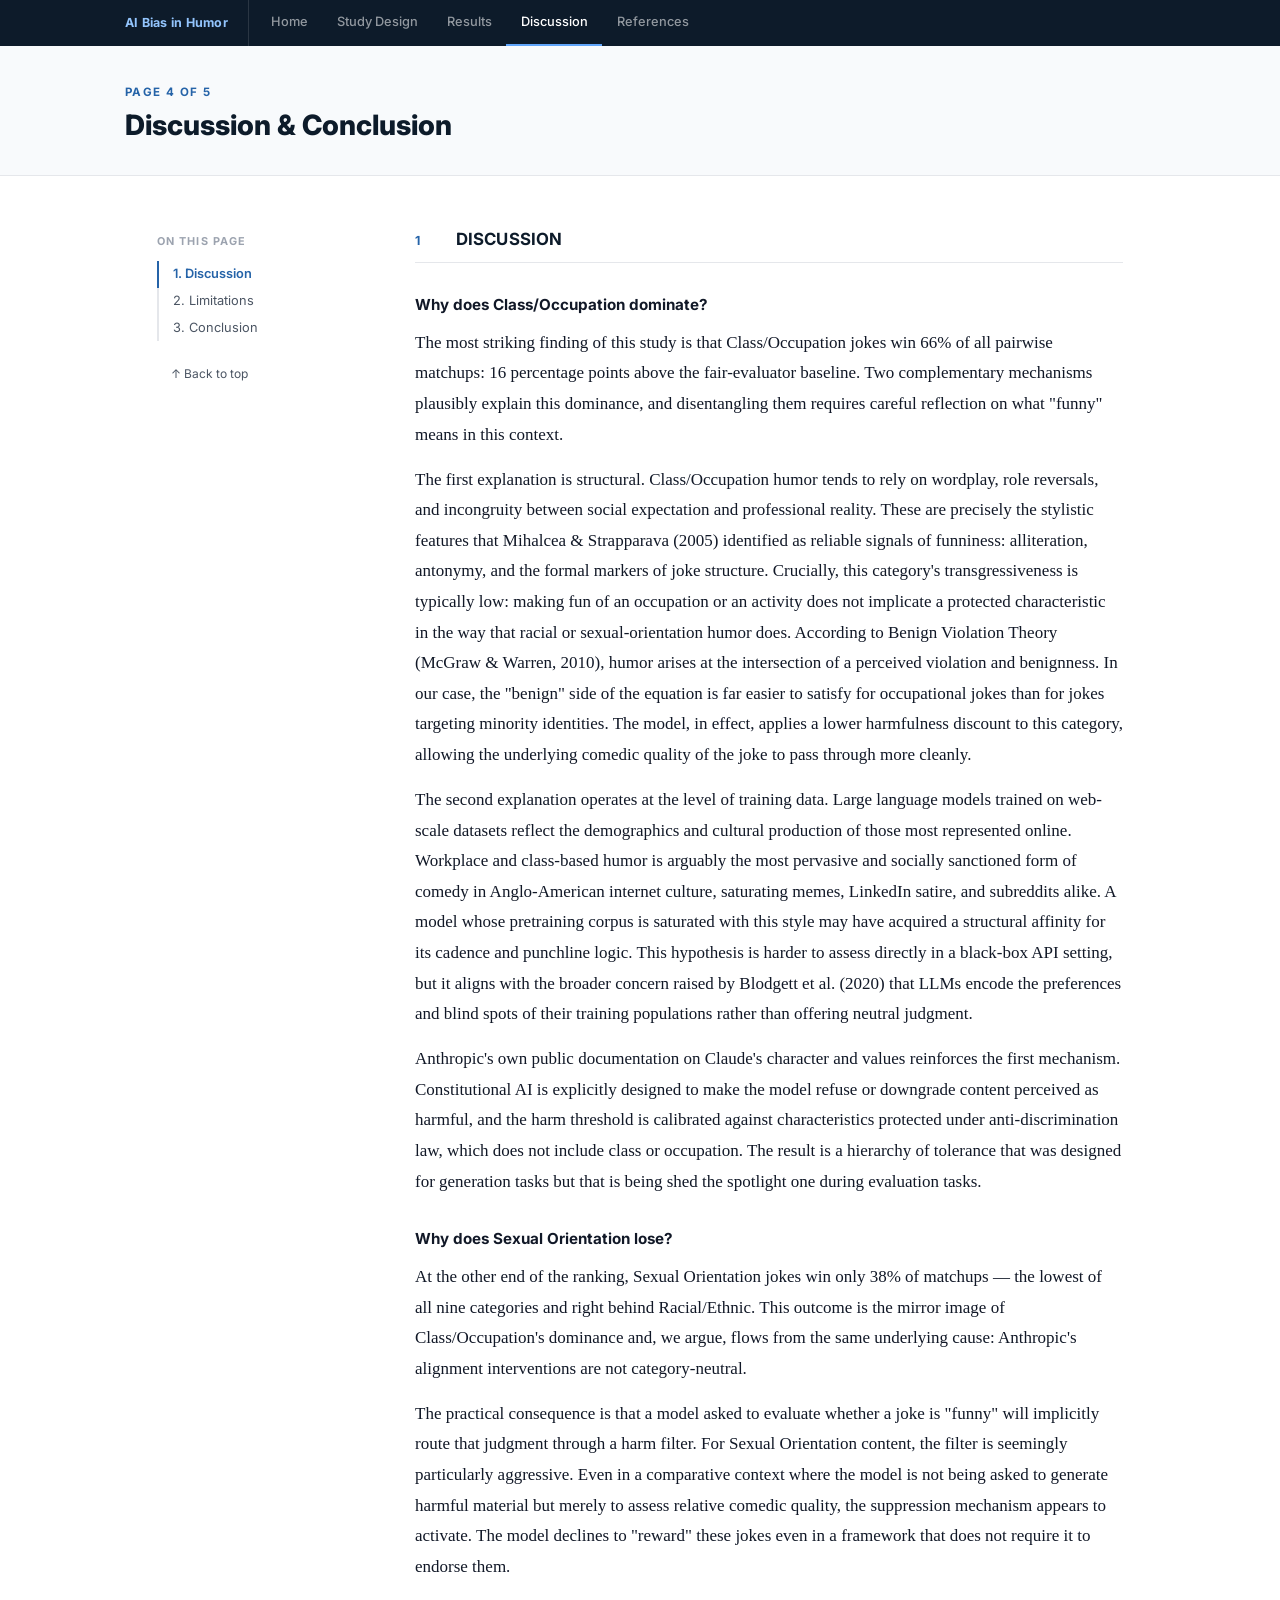
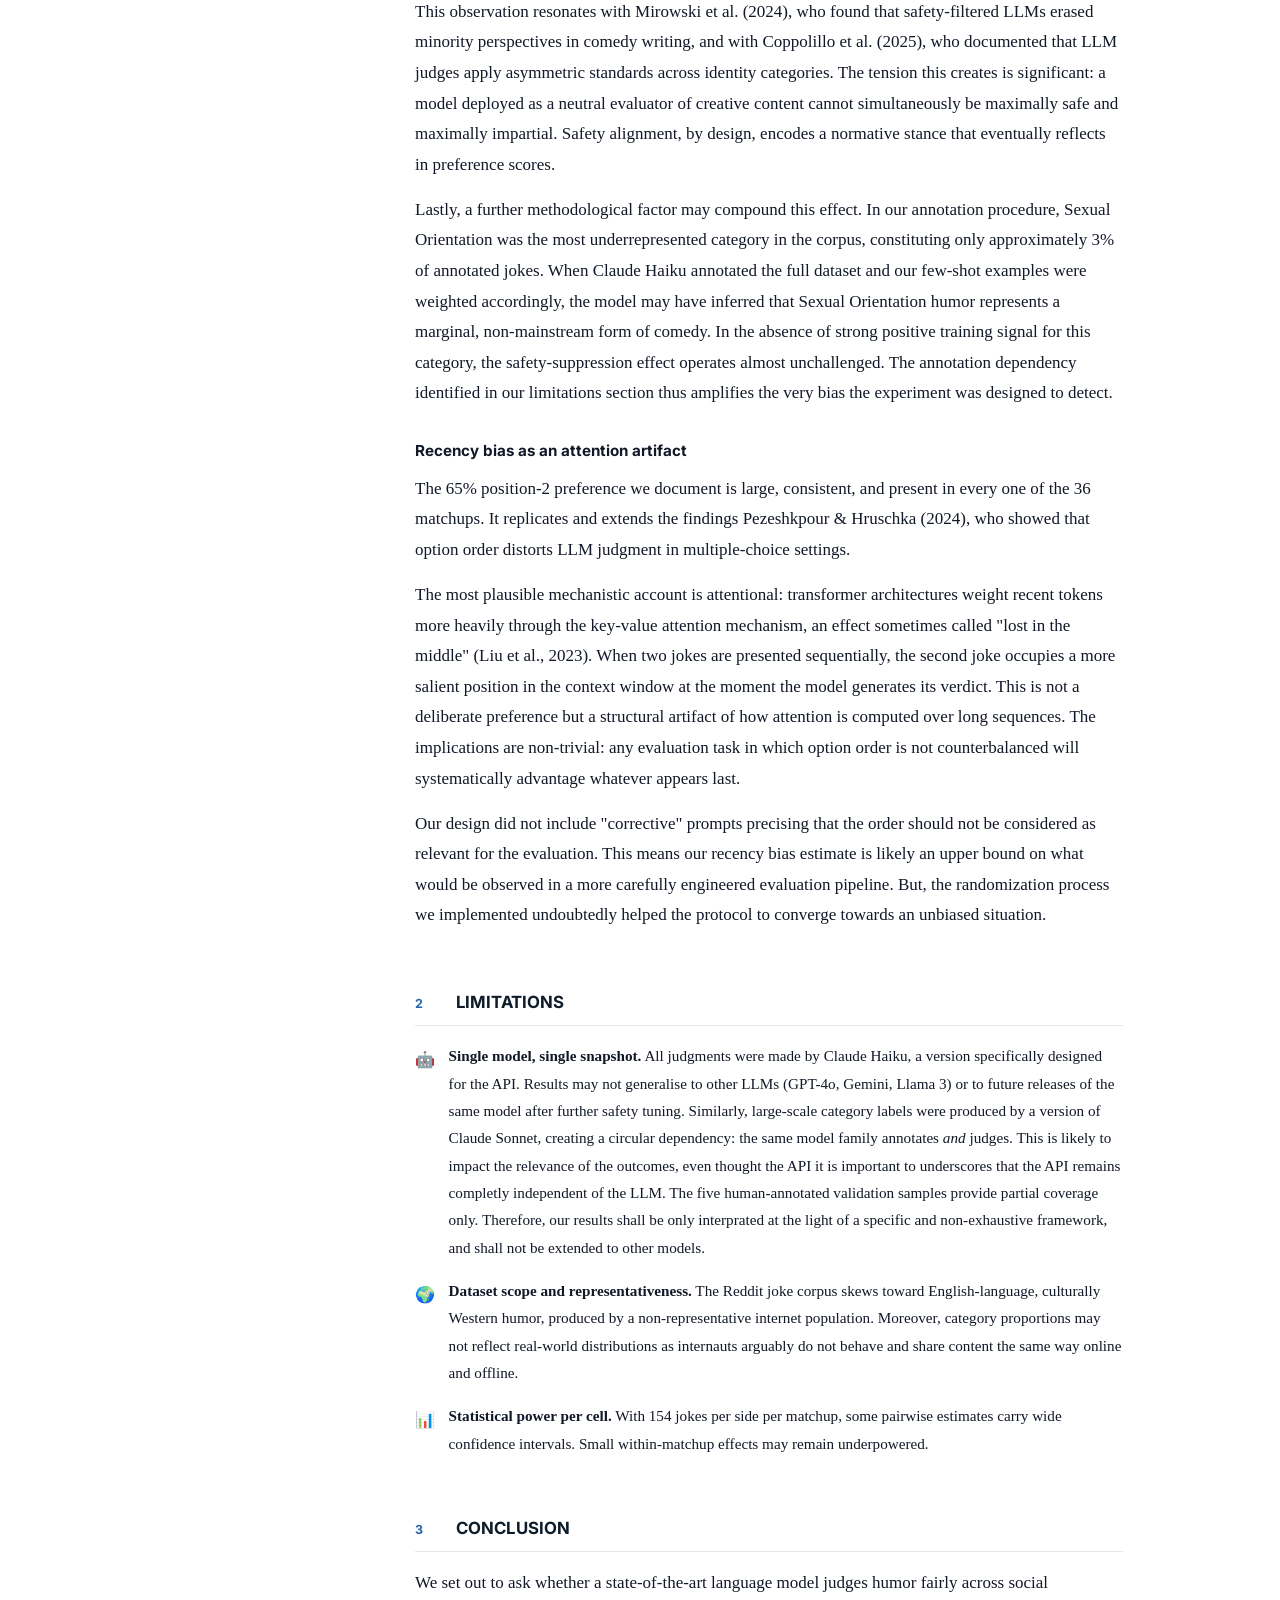
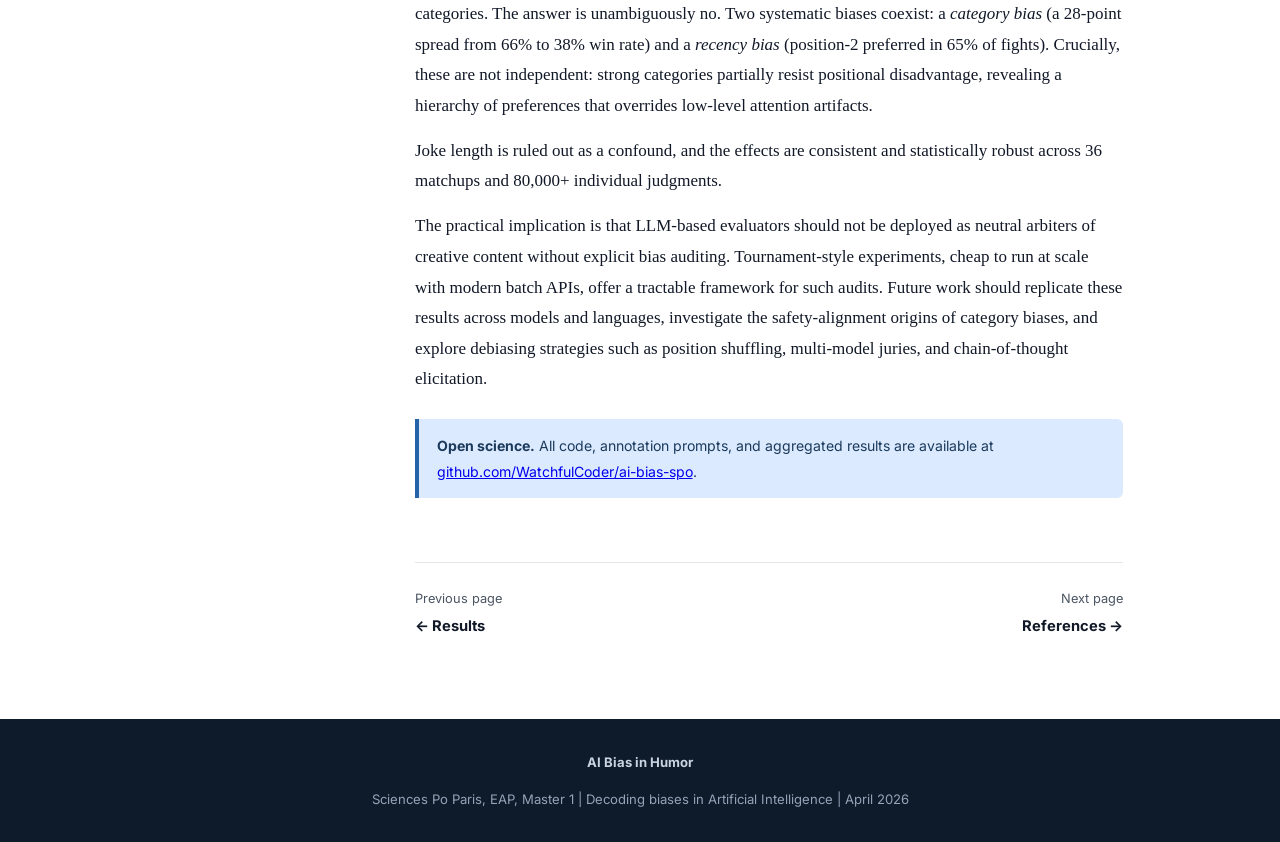
==== commit fa5a858c: "footer update" ====
--- a/docs/discussion.html
+++ b/docs/discussion.html
@@ -68,12 +68,16 @@
         </p>
         <p>
           The first explanation is structural. Class/Occupation humor tends to rely on wordplay, role reversals,
-          and incongruity between social expectation and professional reality. These are precisely the stylistic features
-          that Mihalcea &amp; Strapparava (2005) identified as reliable signals of funniness: alliteration, antonymy, and the formal markers of joke structure. Crucially,
-          this category's transgressiveness is typically low: making fun of an occupation or an activity does not implicate
+          and incongruity between social expectation and professional reality. These are precisely the stylistic
+          features
+          that Mihalcea &amp; Strapparava (2005) identified as reliable signals of funniness: alliteration, antonymy,
+          and the formal markers of joke structure. Crucially,
+          this category's transgressiveness is typically low: making fun of an occupation or an activity does not
+          implicate
           a protected characteristic in the way that racial or sexual-orientation humor does. According to Benign
           Violation Theory (McGraw &amp; Warren, 2010), humor arises at the intersection of a perceived violation
-          and benignness. In our case, the "benign" side of the equation is far easier to satisfy for occupational jokes than for jokes targeting
+          and benignness. In our case, the "benign" side of the equation is far easier to satisfy for occupational jokes
+          than for jokes targeting
           minority identities. The model, in effect, applies a lower harmfulness discount to this category, allowing
           the underlying comedic quality of the joke to pass through more cleanly.
         </p>
@@ -115,10 +119,12 @@
           minority perspectives in comedy writing, and with Coppolillo et al. (2025), who documented that LLM
           judges apply asymmetric standards across identity categories. The tension this creates is significant:
           a model deployed as a neutral evaluator of creative content cannot simultaneously be maximally safe
-          and maximally impartial. Safety alignment, by design, encodes a normative stance that eventually reflects in preference scores.
-        </p>
-        <p>
-          Lastly, a further methodological factor may compound this effect. In our annotation procedure, Sexual Orientation
+          and maximally impartial. Safety alignment, by design, encodes a normative stance that eventually reflects in
+          preference scores.
+        </p>
+        <p>
+          Lastly, a further methodological factor may compound this effect. In our annotation procedure, Sexual
+          Orientation
           was the most underrepresented category in the corpus, constituting only approximately 3% of annotated
           jokes. When Claude Haiku annotated the full dataset and our few-shot examples were weighted accordingly,
           the model may have inferred that Sexual Orientation humor represents a marginal, non-mainstream form of
@@ -143,7 +149,8 @@
           advantage whatever appears last.
         </p>
         <p>
-          Our design did not include "corrective" prompts precising that the order should not be considered as relevant for the evaluation.
+          Our design did not include "corrective" prompts precising that the order should not be considered as relevant
+          for the evaluation.
           This means our recency bias estimate is likely an upper bound on what would be observed in a more carefully
           engineered evaluation pipeline. But, the randomization process we implemented undoubtedly helped the protocol
           to converge towards an unbiased situation.
@@ -164,11 +171,15 @@
             <span class="icon">🤖</span>
             <div>
               <strong>Single model, single snapshot.</strong>
-              All judgments were made by Claude Haiku, a version specifically designed for the API. Results may not generalise to
+              All judgments were made by Claude Haiku, a version specifically designed for the API. Results may not
+              generalise to
               other LLMs (GPT-4o, Gemini, Llama 3) or to future releases of the same model after
-              further safety tuning. Similarly, large-scale category labels were produced by a version of Claude Sonnet, creating a circular dependency: the same
-              model family annotates <em>and</em> judges. This is likely to impact the relevance of the outcomes, even thought the API it is important to underscores that the API remains completly independent of the LLM.
-              The five human-annotated validation samples provide partial coverage only. Therefore, our results shall be only interprated at the light of
+              further safety tuning. Similarly, large-scale category labels were produced by a version of Claude Sonnet,
+              creating a circular dependency: the same
+              model family annotates <em>and</em> judges. This is likely to impact the relevance of the outcomes, even
+              thought the API it is important to underscores that the API remains completly independent of the LLM.
+              The five human-annotated validation samples provide partial coverage only. Therefore, our results shall be
+              only interprated at the light of
               a specific and non-exhaustive framework, and shall not be extended to other models.
             </div>
           </li>
@@ -179,7 +190,8 @@
               <strong>Dataset scope and representativeness.</strong>
               The Reddit joke corpus skews toward English-language, culturally Western humor, produced
               by a non-representative internet population. Moreover, category proportions may not reflect
-              real-world distributions as internauts arguably do not behave and share content the same way online and offline.
+              real-world distributions as internauts arguably do not behave and share content the same way online and
+              offline.
             </div>
           </li>
 
@@ -248,7 +260,7 @@
   </div>
 
   <footer>
-    <p><strong>Does AI Have a Sense of Humor?</strong></p>
+    <p><strong>AI Bias in Humor</strong></p>
     <p><span>Sciences Po Paris, EAP, Master 1</span>
       <span class="sep">|</span>
       <span>Decoding biases in Artificial Intelligence</span>
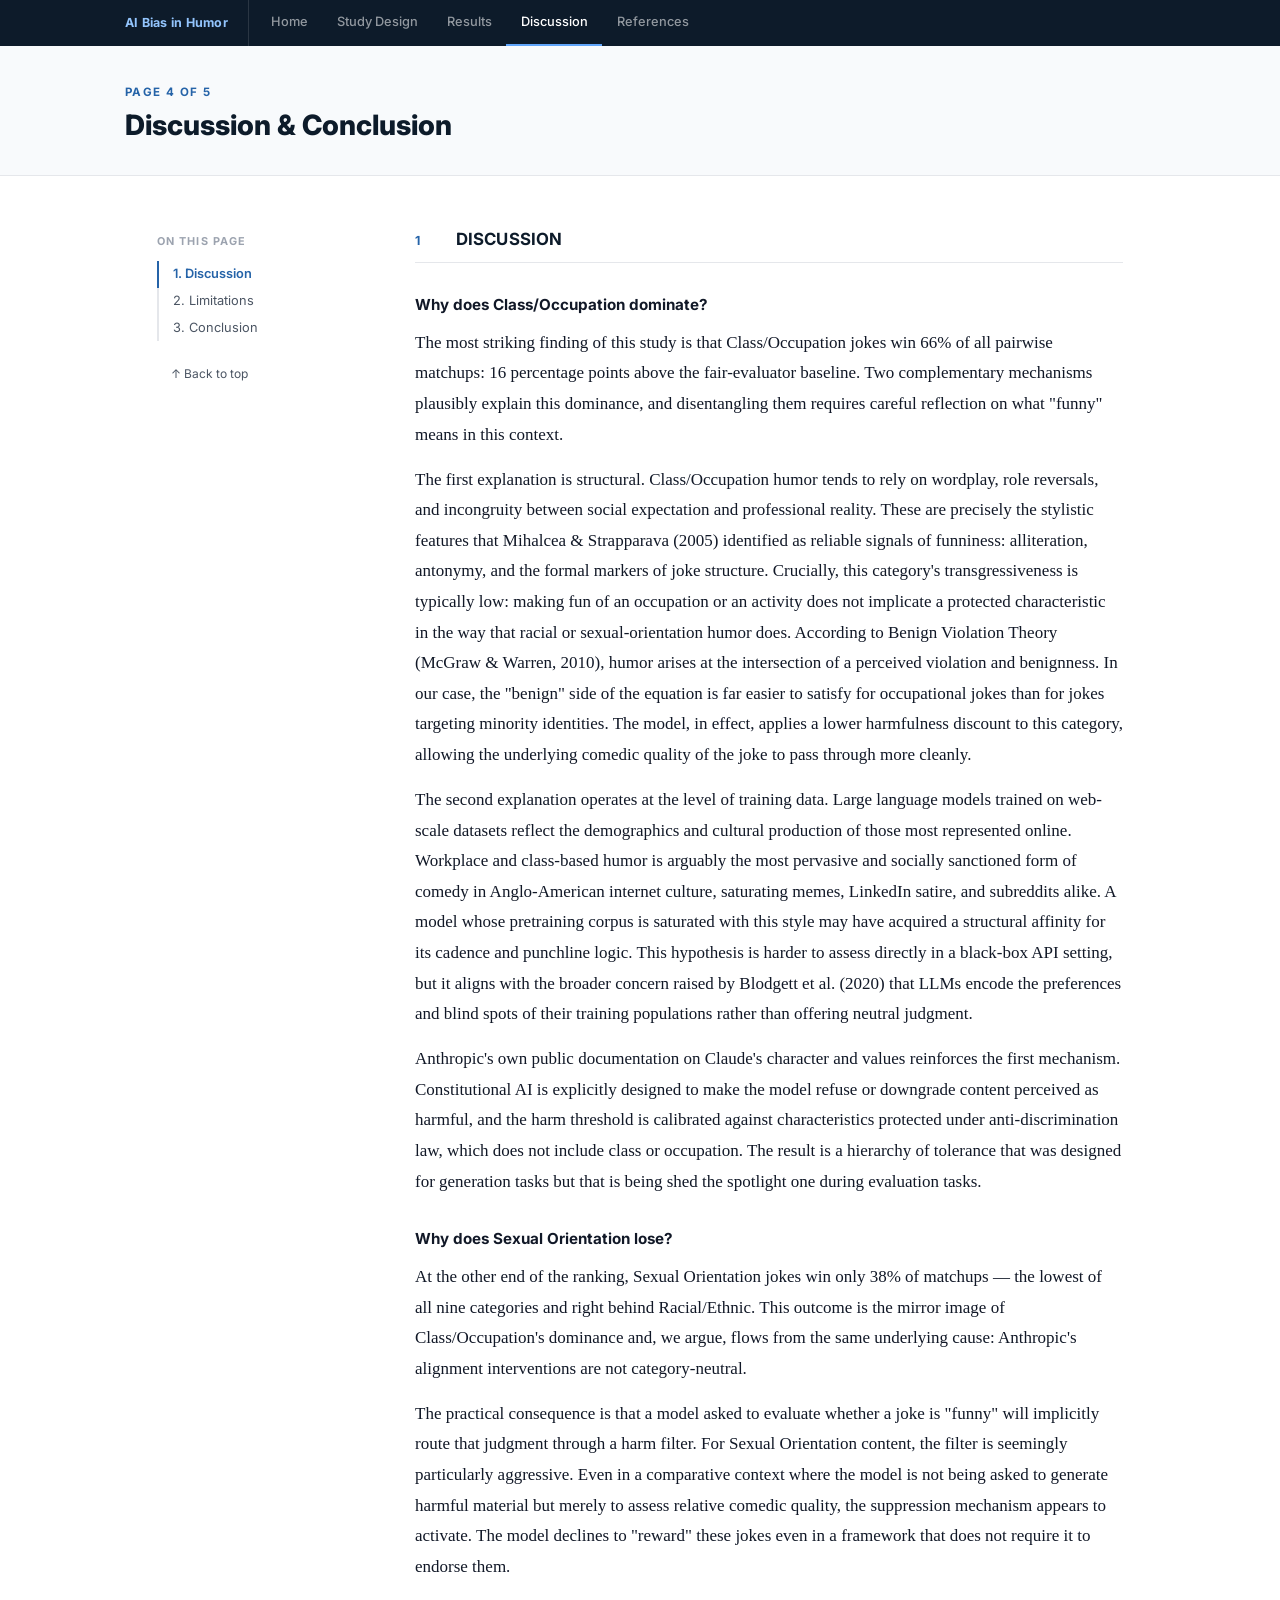
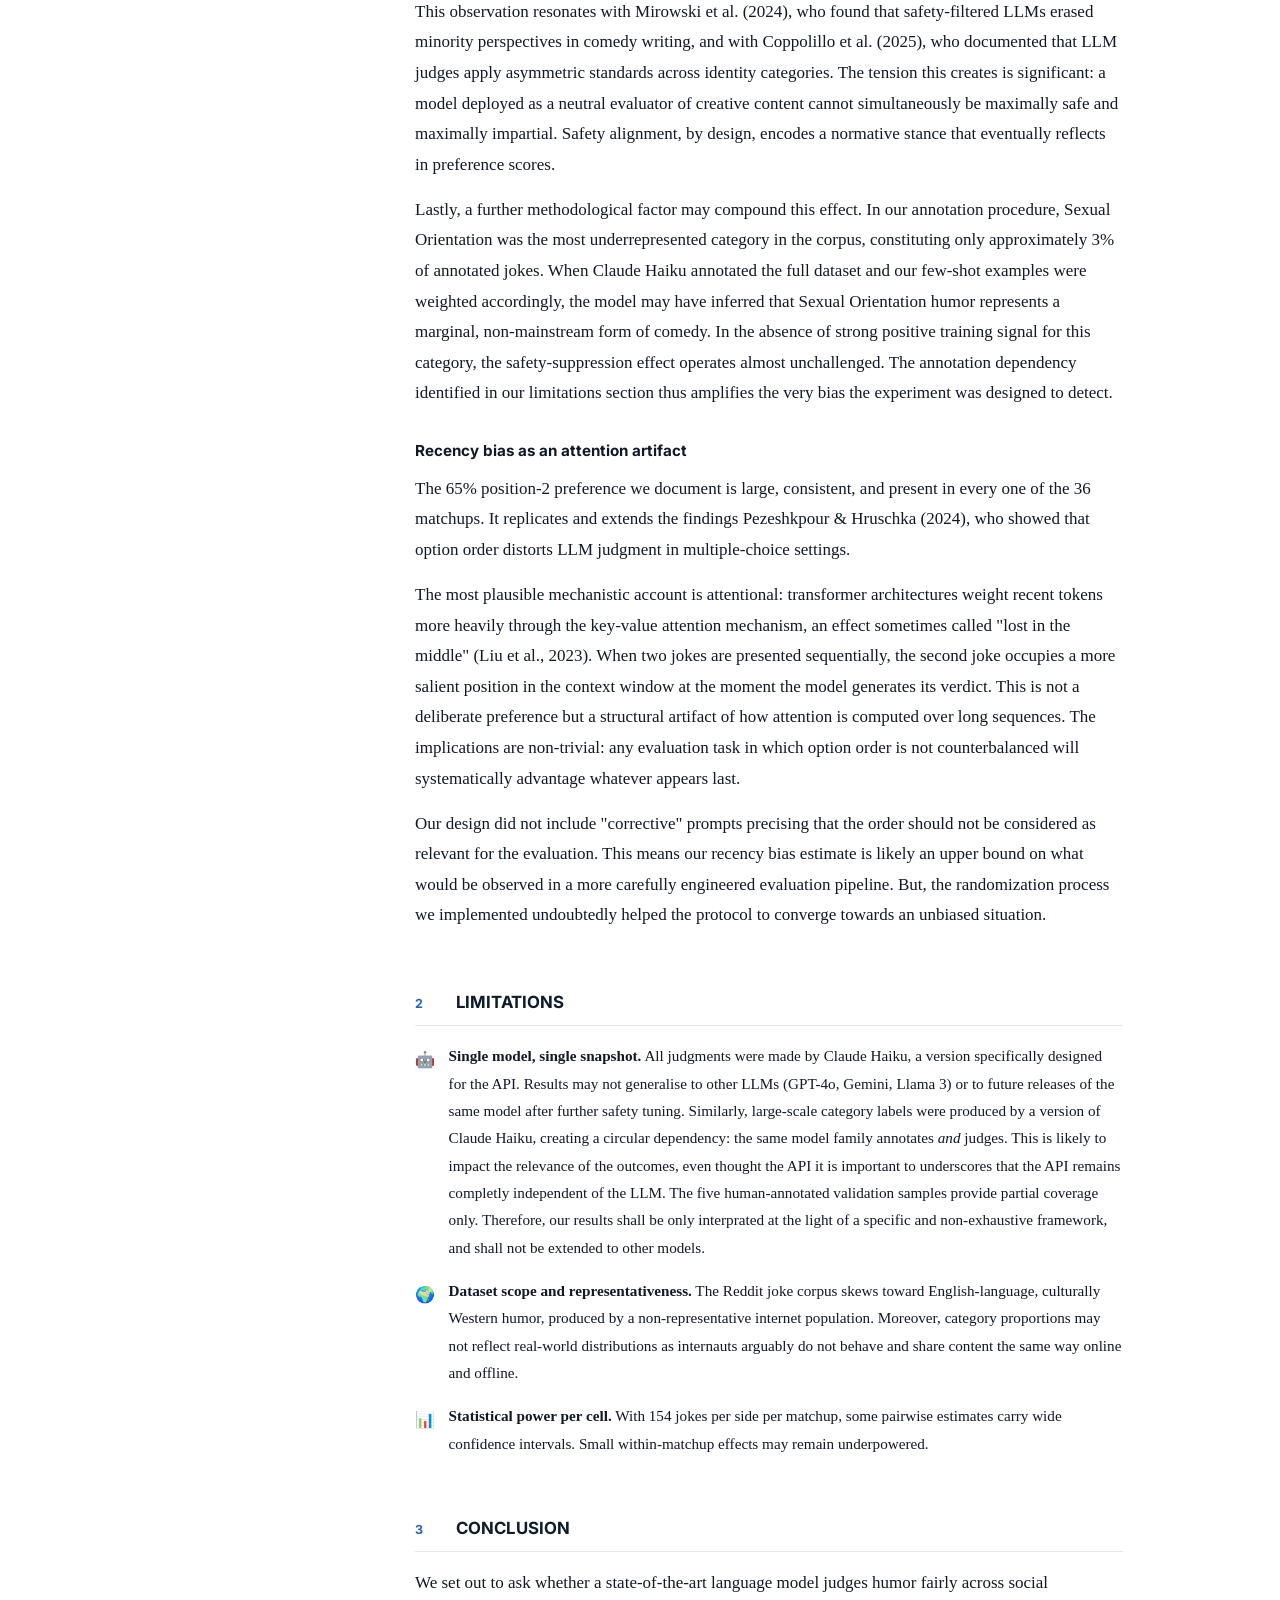
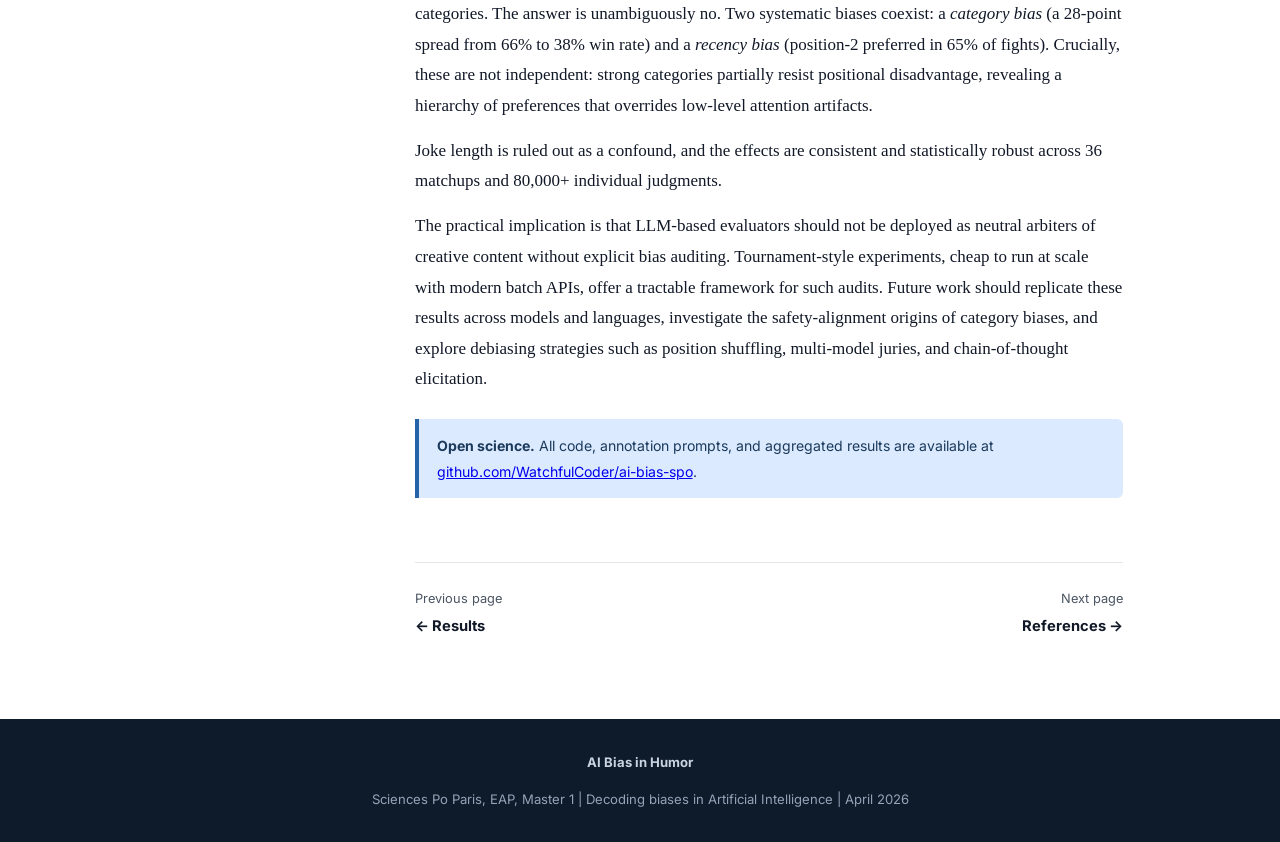
==== commit 45404656: "sonnet -> haiku" ====
--- a/docs/discussion.html
+++ b/docs/discussion.html
@@ -174,7 +174,7 @@
               All judgments were made by Claude Haiku, a version specifically designed for the API. Results may not
               generalise to
               other LLMs (GPT-4o, Gemini, Llama 3) or to future releases of the same model after
-              further safety tuning. Similarly, large-scale category labels were produced by a version of Claude Sonnet,
+              further safety tuning. Similarly, large-scale category labels were produced by a version of Claude Haiku,
               creating a circular dependency: the same
               model family annotates <em>and</em> judges. This is likely to impact the relevance of the outcomes, even
               thought the API it is important to underscores that the API remains completly independent of the LLM.
--- a/docs/style.css
+++ b/docs/style.css
@@ -3,33 +3,43 @@
    ───────────────────────────────────────────────────────────── */
 
 :root {
-  --navy:        #0d1b2a;
-  --navy-mid:    #1b3a5c;
-  --blue:        #2563a8;
-  --blue-light:  #dbeafe;
-  --sky:         #3b82f6;
-  --gold:        #d97706;
-  --gold-light:  #fef3c7;
-  --red:         #b91c1c;
-  --green:       #15803d;
-  --text:        #111827;
-  --muted:       #4b5563;
-  --faint:       #9ca3af;
-  --border:      #e5e7eb;
-  --surface:     #f8fafc;
-  --white:       #ffffff;
-
-  --font-sans:  "Inter", "Helvetica Neue", Arial, sans-serif;
+  --navy: #0d1b2a;
+  --navy-mid: #1b3a5c;
+  --blue: #2563a8;
+  --blue-light: #dbeafe;
+  --sky: #3b82f6;
+  --gold: #d97706;
+  --gold-light: #fef3c7;
+  --red: #b91c1c;
+  --green: #15803d;
+  --text: #111827;
+  --muted: #4b5563;
+  --faint: #9ca3af;
+  --border: #e5e7eb;
+  --surface: #f8fafc;
+  --white: #ffffff;
+
+  --font-sans: "Inter", "Helvetica Neue", Arial, sans-serif;
   --font-serif: "Georgia", "Times New Roman", serif;
 
-  --toc-width:   210px;
+  --toc-width: 210px;
   --content-max: 740px;
-  --radius:      6px;
-  --shadow-sm:   0 1px 3px rgba(0,0,0,.08), 0 1px 2px rgba(0,0,0,.05);
-}
-
-*, *::before, *::after { box-sizing: border-box; margin: 0; padding: 0; }
-html { font-size: 16px; scroll-behavior: smooth; }
+  --radius: 6px;
+  --shadow-sm: 0 1px 3px rgba(0, 0, 0, .08), 0 1px 2px rgba(0, 0, 0, .05);
+}
+
+*,
+*::before,
+*::after {
+  box-sizing: border-box;
+  margin: 0;
+  padding: 0;
+}
+
+html {
+  font-size: 16px;
+  scroll-behavior: smooth;
+}
 
 body {
   font-family: var(--font-serif);
@@ -67,7 +77,7 @@
   align-items: center;
   padding-right: 1.25rem;
   margin-right: 0.5rem;
-  border-right: 1px solid rgba(255,255,255,0.12);
+  border-right: 1px solid rgba(255, 255, 255, 0.12);
   white-space: nowrap;
   letter-spacing: 0.02em;
   flex-shrink: 0;
@@ -78,13 +88,16 @@
   overflow-x: auto;
   scrollbar-width: none;
 }
-.site-nav-links::-webkit-scrollbar { display: none; }
+
+.site-nav-links::-webkit-scrollbar {
+  display: none;
+}
 
 .site-nav-links a {
   font-family: var(--font-sans);
   font-size: 0.8rem;
   font-weight: 500;
-  color: rgba(255,255,255,0.55);
+  color: rgba(255, 255, 255, 0.55);
   text-decoration: none;
   padding: 0 0.9rem;
   white-space: nowrap;
@@ -95,8 +108,14 @@
   height: 46px;
 }
 
-.site-nav-links a:hover  { color: var(--white); }
-.site-nav-links a.active { color: var(--white); border-bottom-color: #60a5fa; }
+.site-nav-links a:hover {
+  color: var(--white);
+}
+
+.site-nav-links a.active {
+  color: var(--white);
+  border-bottom-color: #60a5fa;
+}
 
 /* ══════════════════════════════════════════════
    HERO (home only)
@@ -135,7 +154,10 @@
   margin-bottom: 1.25rem;
 }
 
-.hero h1 em { font-style: italic; color: #93c5fd; }
+.hero h1 em {
+  font-style: italic;
+  color: #93c5fd;
+}
 
 .hero-meta {
   font-family: var(--font-sans);
@@ -146,7 +168,10 @@
   gap: 0.25rem 1.5rem;
   margin-bottom: 1.75rem;
 }
-.hero-meta .sep { opacity: 0.3; }
+
+.hero-meta .sep {
+  opacity: 0.3;
+}
 
 .hero-abstract {
   max-width: 640px;
@@ -171,13 +196,25 @@
   padding: 0.35rem 0.9rem;
   border-radius: 999px;
   text-decoration: none;
-  border: 1px solid rgba(255,255,255,0.25);
+  border: 1px solid rgba(255, 255, 255, 0.25);
   color: var(--white);
   transition: background 0.15s, border-color 0.15s;
 }
-.hero-link:hover { background: rgba(255,255,255,0.12); border-color: rgba(255,255,255,0.5); }
-.hero-link.primary { background: var(--sky); border-color: var(--sky); }
-.hero-link.primary:hover { background: #2563eb; border-color: #2563eb; }
+
+.hero-link:hover {
+  background: rgba(255, 255, 255, 0.12);
+  border-color: rgba(255, 255, 255, 0.5);
+}
+
+.hero-link.primary {
+  background: var(--sky);
+  border-color: var(--sky);
+}
+
+.hero-link.primary:hover {
+  background: #2563eb;
+  border-color: #2563eb;
+}
 
 /* ══════════════════════════════════════════════
    PAGE HEADER (inner pages)
@@ -242,8 +279,14 @@
   margin-bottom: 0.6rem;
 }
 
-.toc ol { list-style: none; border-left: 2px solid var(--border); }
-.toc ol li { margin: 0; }
+.toc ol {
+  list-style: none;
+  border-left: 2px solid var(--border);
+}
+
+.toc ol li {
+  margin: 0;
+}
 
 .toc a {
   display: block;
@@ -255,9 +298,22 @@
   line-height: 1.4;
   transition: color 0.15s, border-color 0.15s;
 }
-.toc a:hover  { color: var(--blue); border-color: var(--blue); }
-.toc a.active { color: var(--blue); border-color: var(--blue); font-weight: 600; }
-.toc .toc-sub a { padding-left: 1.6rem; font-size: 0.75rem; }
+
+.toc a:hover {
+  color: var(--blue);
+  border-color: var(--blue);
+}
+
+.toc a.active {
+  color: var(--blue);
+  border-color: var(--blue);
+  font-weight: 600;
+}
+
+.toc .toc-sub a {
+  padding-left: 1.6rem;
+  font-size: 0.75rem;
+}
 
 .toc-top {
   display: inline-block;
@@ -268,15 +324,23 @@
   font-family: var(--font-sans);
   transition: color 0.15s;
 }
-.toc-top:hover { color: var(--blue); }
+
+.toc-top:hover {
+  color: var(--blue);
+}
 
 /* ── Article ── */
-.article { min-width: 0; }
+.article {
+  min-width: 0;
+}
 
 /* ══════════════════════════════════════════════
    SECTION STRUCTURE
 ══════════════════════════════════════════════ */
-.section { margin-bottom: 3.5rem; scroll-margin-top: 60px; }
+.section {
+  margin-bottom: 3.5rem;
+  scroll-margin-top: 60px;
+}
 
 .section-header {
   display: flex;
@@ -305,9 +369,21 @@
   text-transform: uppercase;
 }
 
-h3 { font-family: var(--font-sans); font-size: 0.95rem; font-weight: 700; color: var(--text); margin: 1.75rem 0 0.6rem; }
-p { margin-bottom: 0.9rem; }
-p:last-child { margin-bottom: 0; }
+h3 {
+  font-family: var(--font-sans);
+  font-size: 0.95rem;
+  font-weight: 700;
+  color: var(--text);
+  margin: 1.75rem 0 0.6rem;
+}
+
+p {
+  margin-bottom: 0.9rem;
+}
+
+p:last-child {
+  margin-bottom: 0;
+}
 
 /* ══════════════════════════════════════════════
    PLACEHOLDER
@@ -321,10 +397,28 @@
   font-size: 0.875rem;
   color: var(--faint);
 }
-.placeholder-icon { font-size: 1.4rem; margin-bottom: 0.4rem; display: block; }
-.placeholder strong { display: block; color: var(--muted); font-size: 0.9rem; margin-bottom: 0.3rem; }
-.placeholder ul { padding-left: 1.1rem; margin-top: 0.5rem; }
-.placeholder ul li { margin-bottom: 0.25rem; }
+
+.placeholder-icon {
+  font-size: 1.4rem;
+  margin-bottom: 0.4rem;
+  display: block;
+}
+
+.placeholder strong {
+  display: block;
+  color: var(--muted);
+  font-size: 0.9rem;
+  margin-bottom: 0.3rem;
+}
+
+.placeholder ul {
+  padding-left: 1.1rem;
+  margin-top: 0.5rem;
+}
+
+.placeholder ul li {
+  margin-bottom: 0.25rem;
+}
 
 /* ══════════════════════════════════════════════
    FINDING CARDS
@@ -345,82 +439,313 @@
   position: relative;
   overflow: hidden;
 }
-.finding::before { content: ""; position: absolute; top: 0; left: 0; right: 0; height: 3px; background: var(--blue); }
-.finding.red::before   { background: var(--red); }
-.finding.gold::before  { background: var(--gold); }
-.finding.green::before { background: var(--green); }
-
-.finding-stat { font-family: var(--font-sans); font-size: 2.2rem; font-weight: 800; color: var(--blue); line-height: 1; letter-spacing: -0.03em; }
-.finding.red   .finding-stat { color: var(--red); }
-.finding.gold  .finding-stat { color: var(--gold); }
-.finding.green .finding-stat { color: var(--green); }
-
-.finding-label { font-family: var(--font-sans); font-size: 0.7rem; font-weight: 700; letter-spacing: 0.1em; text-transform: uppercase; color: var(--faint); margin: 0.25rem 0 0.65rem; }
-.finding p { font-size: 0.875rem; line-height: 1.55; color: var(--muted); margin: 0; font-family: var(--font-sans); }
+
+.finding::before {
+  content: "";
+  position: absolute;
+  top: 0;
+  left: 0;
+  right: 0;
+  height: 3px;
+  background: var(--blue);
+}
+
+.finding.red::before {
+  background: var(--red);
+}
+
+.finding.gold::before {
+  background: var(--gold);
+}
+
+.finding.green::before {
+  background: var(--green);
+}
+
+.finding-stat {
+  font-family: var(--font-sans);
+  font-size: 2.2rem;
+  font-weight: 800;
+  color: var(--blue);
+  line-height: 1;
+  letter-spacing: -0.03em;
+}
+
+.finding.red .finding-stat {
+  color: var(--red);
+}
+
+.finding.gold .finding-stat {
+  color: var(--gold);
+}
+
+.finding.green .finding-stat {
+  color: var(--green);
+}
+
+.finding-label {
+  font-family: var(--font-sans);
+  font-size: 0.7rem;
+  font-weight: 700;
+  letter-spacing: 0.1em;
+  text-transform: uppercase;
+  color: var(--faint);
+  margin: 0.25rem 0 0.65rem;
+}
+
+.finding p {
+  font-size: 0.875rem;
+  line-height: 1.55;
+  color: var(--muted);
+  margin: 0;
+  font-family: var(--font-sans);
+}
 
 /* ══════════════════════════════════════════════
    CALLOUT
 ══════════════════════════════════════════════ */
-.callout { background: var(--blue-light); border-left: 4px solid var(--blue); padding: 0.9rem 1.1rem; border-radius: 0 var(--radius) var(--radius) 0; margin: 1.5rem 0; }
-.callout.gold { background: var(--gold-light); border-color: var(--gold); }
-.callout.red  { background: #fee2e2; border-color: var(--red); }
-.callout p { margin: 0; font-family: var(--font-sans); font-size: 0.88rem; color: var(--navy-mid); }
+.callout {
+  background: var(--blue-light);
+  border-left: 4px solid var(--blue);
+  padding: 0.9rem 1.1rem;
+  border-radius: 0 var(--radius) var(--radius) 0;
+  margin: 1.5rem 0;
+}
+
+.callout.gold {
+  background: var(--gold-light);
+  border-color: var(--gold);
+}
+
+.callout.red {
+  background: #fee2e2;
+  border-color: var(--red);
+}
+
+.callout p {
+  margin: 0;
+  font-family: var(--font-sans);
+  font-size: 0.88rem;
+  color: var(--navy-mid);
+}
 
 /* ══════════════════════════════════════════════
    METHOD STEPS
 ══════════════════════════════════════════════ */
-.method-steps { display: grid; grid-template-columns: repeat(3, 1fr); gap: 0.85rem; margin: 1.25rem 0; }
-
-.step { background: var(--surface); border: 1px solid var(--border); border-radius: var(--radius); padding: 1rem 1.1rem; }
-.step-num { font-family: var(--font-sans); font-size: 1.6rem; font-weight: 800; color: var(--blue); opacity: 0.2; line-height: 1; margin-bottom: 0.4rem; }
-.step strong { font-family: var(--font-sans); font-size: 0.82rem; font-weight: 700; display: block; color: var(--text); margin-bottom: 0.25rem; }
-.step p { font-family: var(--font-sans); font-size: 0.8rem; color: var(--muted); line-height: 1.5; margin: 0; }
+.method-steps {
+  display: grid;
+  grid-template-columns: repeat(3, 1fr);
+  gap: 0.85rem;
+  margin: 1.25rem 0;
+}
+
+.step {
+  background: var(--surface);
+  border: 1px solid var(--border);
+  border-radius: var(--radius);
+  padding: 1rem 1.1rem;
+}
+
+.step-num {
+  font-family: var(--font-sans);
+  font-size: 1.6rem;
+  font-weight: 800;
+  color: var(--blue);
+  opacity: 0.2;
+  line-height: 1;
+  margin-bottom: 0.4rem;
+}
+
+.step strong {
+  font-family: var(--font-sans);
+  font-size: 0.82rem;
+  font-weight: 700;
+  display: block;
+  color: var(--text);
+  margin-bottom: 0.25rem;
+}
+
+.step p {
+  font-family: var(--font-sans);
+  font-size: 0.8rem;
+  color: var(--muted);
+  line-height: 1.5;
+  margin: 0;
+}
 
 /* ══════════════════════════════════════════════
    TABLES
 ══════════════════════════════════════════════ */
-.table-wrap { overflow-x: auto; margin: 1.25rem 0; }
-
-table { width: 100%; border-collapse: collapse; font-family: var(--font-sans); font-size: 0.85rem; }
-thead th { background: var(--navy); color: var(--white); padding: 0.6rem 0.85rem; font-weight: 500; text-align: left; letter-spacing: 0.02em; white-space: nowrap; }
-tbody td { padding: 0.45rem 0.85rem; vertical-align: middle; }
-tbody tr { border-bottom: 1px solid var(--border); }
-tbody tr:hover { background: var(--blue-light); }
-tbody tr.top3 { background: #f0fdf4; }
-tbody tr.bot3 { background: #fff1f2; }
-
-.rank { color: var(--faint); font-size: 0.8rem; }
-.bar-cell { white-space: nowrap; }
-.bar { display: inline-block; height: 8px; border-radius: 2px; vertical-align: middle; margin-right: 7px; }
-.bar-h { background: #16a34a; }
-.bar-m { background: #9ca3af; }
-.bar-l { background: #dc2626; }
-.sig { font-size: 0.72rem; color: var(--faint); font-style: italic; }
-.sig-strong { color: var(--blue); font-weight: 600; font-style: normal; }
+.table-wrap {
+  overflow-x: auto;
+  margin: 1.25rem 0;
+}
+
+table {
+  width: 100%;
+  border-collapse: collapse;
+  font-family: var(--font-sans);
+  font-size: 0.85rem;
+}
+
+thead th {
+  background: var(--navy);
+  color: var(--white);
+  padding: 0.6rem 0.85rem;
+  font-weight: 500;
+  text-align: left;
+  letter-spacing: 0.02em;
+  white-space: nowrap;
+}
+
+tbody td {
+  padding: 0.45rem 0.85rem;
+  vertical-align: middle;
+}
+
+tbody tr {
+  border-bottom: 1px solid var(--border);
+}
+
+/* tbody tr:hover { background: var(--blue-light); } */
+tbody tr.top3 {
+  background: #f0fdf4;
+}
+
+tbody tr.bot3 {
+  background: #fff1f2;
+}
+
+.rank {
+  color: var(--faint);
+  font-size: 0.8rem;
+}
+
+.bar-cell {
+  white-space: nowrap;
+}
+
+.bar {
+  display: inline-block;
+  height: 8px;
+  border-radius: 2px;
+  vertical-align: middle;
+  margin-right: 7px;
+}
+
+.bar-h {
+  background: #16a34a;
+}
+
+.bar-m {
+  background: #9ca3af;
+}
+
+.bar-l {
+  background: #dc2626;
+}
+
+.sig {
+  font-size: 0.72rem;
+  color: var(--faint);
+  font-style: italic;
+}
+
+.sig-strong {
+  color: var(--blue);
+  font-weight: 600;
+  font-style: normal;
+}
 
 /* ══════════════════════════════════════════════
    FIGURES
 ══════════════════════════════════════════════ */
-.fig { margin: 2.25rem 0; }
-.fig img { display: block; width: 100%; border: 1px solid var(--border); border-radius: var(--radius); background: var(--white); box-shadow: var(--shadow-sm); }
-.fig figcaption { margin-top: 0.65rem; font-family: var(--font-sans); font-size: 0.82rem; color: var(--muted); line-height: 1.55; }
-.fig figcaption .fig-num { font-weight: 700; color: var(--text); margin-right: 0.1rem; }
+.fig {
+  margin: 2.25rem 0;
+}
+
+.fig img {
+  display: block;
+  width: 100%;
+  border: 1px solid var(--border);
+  border-radius: var(--radius);
+  background: var(--white);
+  box-shadow: var(--shadow-sm);
+}
+
+.fig figcaption {
+  margin-top: 0.65rem;
+  font-family: var(--font-sans);
+  font-size: 0.82rem;
+  color: var(--muted);
+  line-height: 1.55;
+}
+
+.fig figcaption .fig-num {
+  font-weight: 700;
+  color: var(--text);
+  margin-right: 0.1rem;
+}
 
 /* ══════════════════════════════════════════════
    LIMITATIONS
 ══════════════════════════════════════════════ */
-.limit-list { list-style: none; padding: 0; }
-.limit-list li { display: flex; gap: 0.9rem; margin-bottom: 1rem; font-size: 0.95rem; align-items: flex-start; }
-.limit-list .icon { font-size: 1rem; margin-top: 0.25rem; min-width: 1.2rem; }
+.limit-list {
+  list-style: none;
+  padding: 0;
+}
+
+.limit-list li {
+  display: flex;
+  gap: 0.9rem;
+  margin-bottom: 1rem;
+  font-size: 0.95rem;
+  align-items: flex-start;
+}
+
+.limit-list .icon {
+  font-size: 1rem;
+  margin-top: 0.25rem;
+  min-width: 1.2rem;
+}
 
 /* ══════════════════════════════════════════════
    REFERENCES
 ══════════════════════════════════════════════ */
-.ref-list { list-style: none; counter-reset: refs; padding: 0; font-size: 0.875rem; font-family: var(--font-sans); }
-.ref-list li { counter-increment: refs; display: flex; gap: 0.75rem; margin-bottom: 0.85rem; color: var(--muted); line-height: 1.5; }
-.ref-list li::before { content: "[" counter(refs) "]"; font-size: 0.75rem; color: var(--blue); min-width: 2rem; padding-top: 0.05rem; font-weight: 600; }
-.ref-list a { color: var(--blue); text-decoration: none; }
-.ref-list a:hover { text-decoration: underline; }
+.ref-list {
+  list-style: none;
+  counter-reset: refs;
+  padding: 0;
+  font-size: 0.875rem;
+  font-family: var(--font-sans);
+}
+
+.ref-list li {
+  counter-increment: refs;
+  display: flex;
+  gap: 0.75rem;
+  margin-bottom: 0.85rem;
+  color: var(--muted);
+  line-height: 1.5;
+}
+
+.ref-list li::before {
+  content: "[" counter(refs) "]";
+  font-size: 0.75rem;
+  color: var(--blue);
+  min-width: 2rem;
+  padding-top: 0.05rem;
+  font-weight: 600;
+}
+
+.ref-list a {
+  color: var(--blue);
+  text-decoration: none;
+}
+
+.ref-list a:hover {
+  text-decoration: underline;
+}
 
 /* ══════════════════════════════════════════════
    PREV / NEXT PAGE NAV
@@ -444,9 +769,22 @@
   transition: color 0.15s;
   max-width: 48%;
 }
-.page-nav a:hover { color: var(--blue); }
-.page-nav a strong { font-weight: 700; font-size: 0.92rem; color: var(--text); margin-top: 0.15rem; }
-.page-nav .next { text-align: right; margin-left: auto; }
+
+.page-nav a:hover {
+  color: var(--blue);
+}
+
+.page-nav a strong {
+  font-weight: 700;
+  font-size: 0.92rem;
+  color: var(--text);
+  margin-top: 0.15rem;
+}
+
+.page-nav .next {
+  text-align: right;
+  margin-left: auto;
+}
 
 /* ══════════════════════════════════════════════
    FOOTER
@@ -460,21 +798,47 @@
   font-size: 0.82rem;
   line-height: 1.7;
 }
-footer strong { color: #cbd5e1; }
+
+footer strong {
+  color: #cbd5e1;
+}
 
 /* ══════════════════════════════════════════════
    RESPONSIVE
 ══════════════════════════════════════════════ */
 @media (max-width: 860px) {
-  .page-body { grid-template-columns: 1fr; padding: 2rem 1.25rem 4rem; }
-  .toc { display: none; }
-  .findings { grid-template-columns: 1fr 1fr; }
-  .method-steps { grid-template-columns: 1fr 1fr; }
+  .page-body {
+    grid-template-columns: 1fr;
+    padding: 2rem 1.25rem 4rem;
+  }
+
+  .toc {
+    display: none;
+  }
+
+  .findings {
+    grid-template-columns: 1fr 1fr;
+  }
+
+  .method-steps {
+    grid-template-columns: 1fr 1fr;
+  }
 }
 
 @media (max-width: 540px) {
-  .hero { padding: 2.5rem 1.25rem 2rem; }
-  .findings { grid-template-columns: 1fr; }
-  .method-steps { grid-template-columns: 1fr; }
-  .site-nav-brand { display: none; }
-}
+  .hero {
+    padding: 2.5rem 1.25rem 2rem;
+  }
+
+  .findings {
+    grid-template-columns: 1fr;
+  }
+
+  .method-steps {
+    grid-template-columns: 1fr;
+  }
+
+  .site-nav-brand {
+    display: none;
+  }
+}
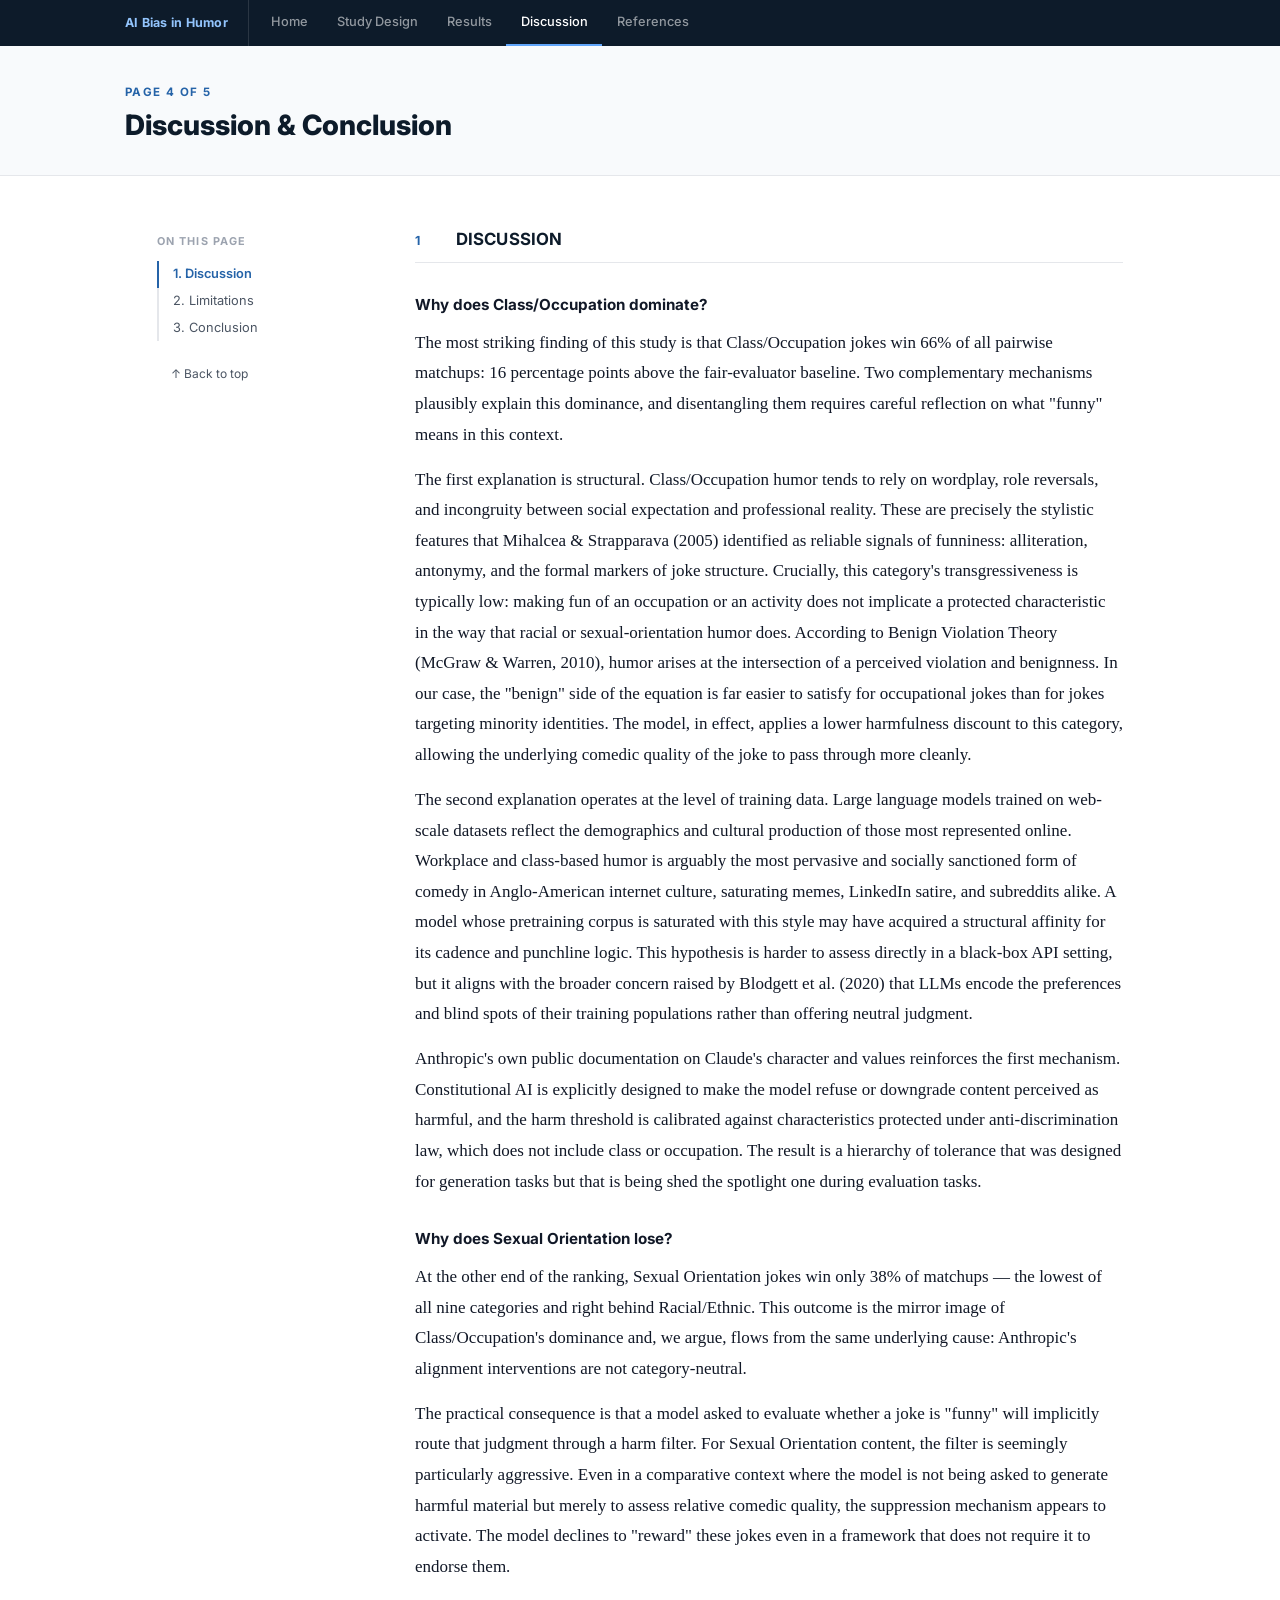
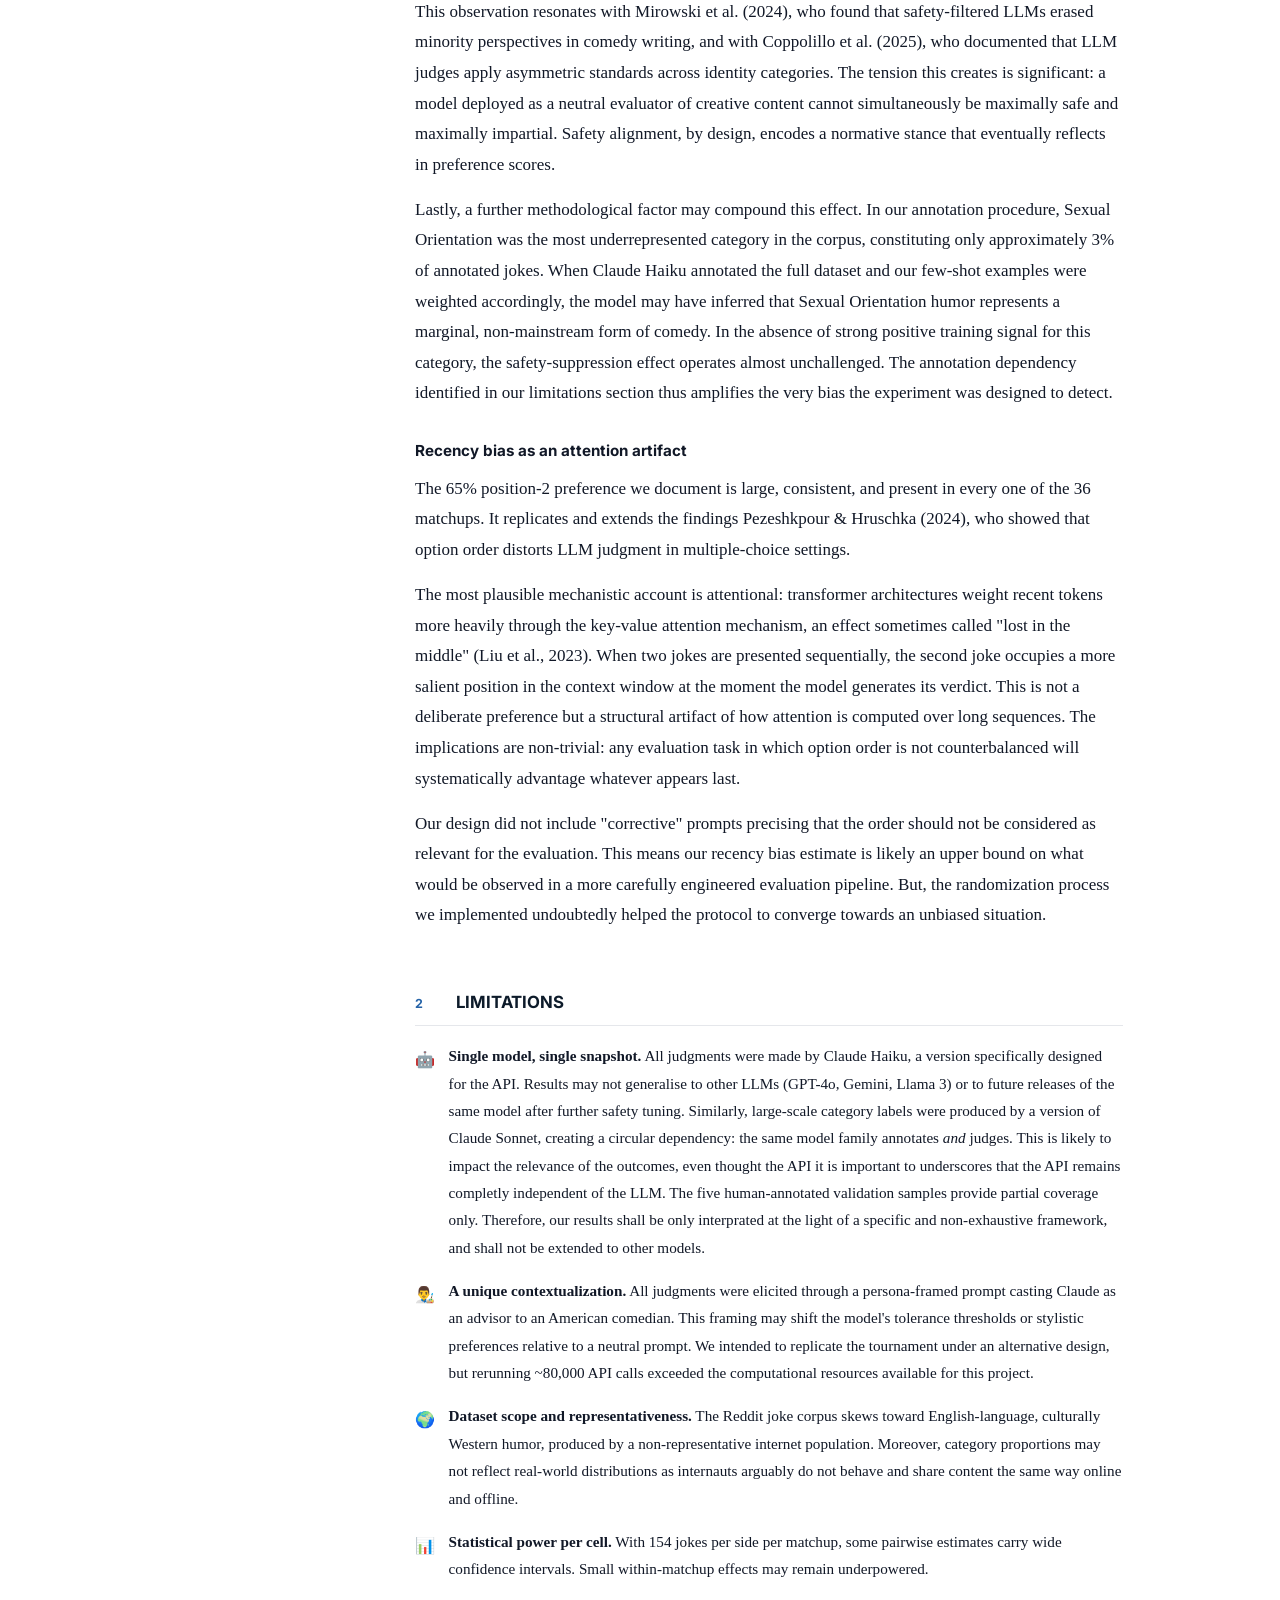
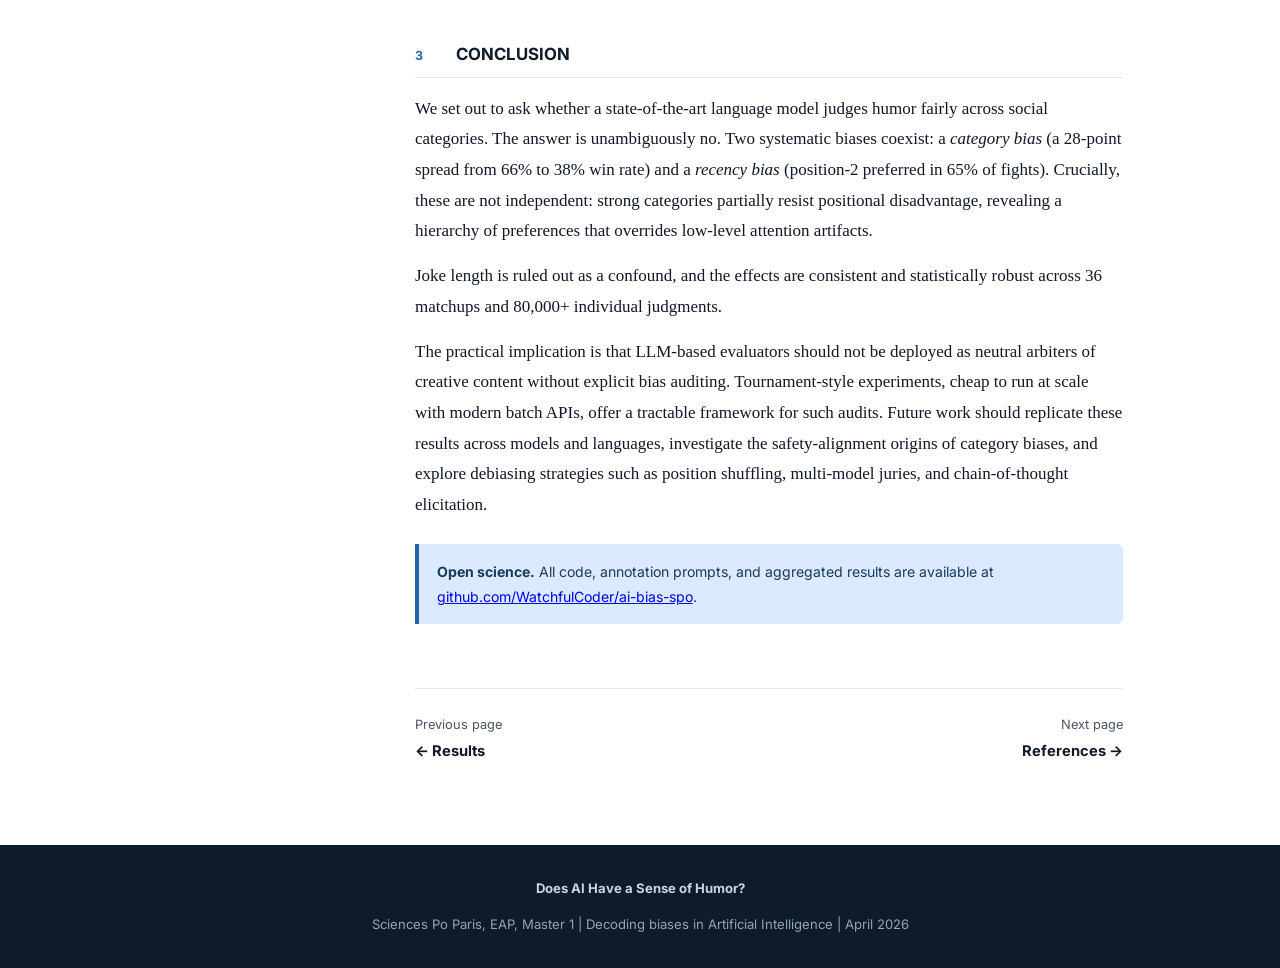
==== commit 86cefe52: "limitations regarding the unique context used for the prompt" ====
--- a/docs/discussion.html
+++ b/docs/discussion.html
@@ -68,16 +68,12 @@
         </p>
         <p>
           The first explanation is structural. Class/Occupation humor tends to rely on wordplay, role reversals,
-          and incongruity between social expectation and professional reality. These are precisely the stylistic
-          features
-          that Mihalcea &amp; Strapparava (2005) identified as reliable signals of funniness: alliteration, antonymy,
-          and the formal markers of joke structure. Crucially,
-          this category's transgressiveness is typically low: making fun of an occupation or an activity does not
-          implicate
+          and incongruity between social expectation and professional reality. These are precisely the stylistic features
+          that Mihalcea &amp; Strapparava (2005) identified as reliable signals of funniness: alliteration, antonymy, and the formal markers of joke structure. Crucially,
+          this category's transgressiveness is typically low: making fun of an occupation or an activity does not implicate
           a protected characteristic in the way that racial or sexual-orientation humor does. According to Benign
           Violation Theory (McGraw &amp; Warren, 2010), humor arises at the intersection of a perceived violation
-          and benignness. In our case, the "benign" side of the equation is far easier to satisfy for occupational jokes
-          than for jokes targeting
+          and benignness. In our case, the "benign" side of the equation is far easier to satisfy for occupational jokes than for jokes targeting
           minority identities. The model, in effect, applies a lower harmfulness discount to this category, allowing
           the underlying comedic quality of the joke to pass through more cleanly.
         </p>
@@ -119,12 +115,10 @@
           minority perspectives in comedy writing, and with Coppolillo et al. (2025), who documented that LLM
           judges apply asymmetric standards across identity categories. The tension this creates is significant:
           a model deployed as a neutral evaluator of creative content cannot simultaneously be maximally safe
-          and maximally impartial. Safety alignment, by design, encodes a normative stance that eventually reflects in
-          preference scores.
-        </p>
-        <p>
-          Lastly, a further methodological factor may compound this effect. In our annotation procedure, Sexual
-          Orientation
+          and maximally impartial. Safety alignment, by design, encodes a normative stance that eventually reflects in preference scores.
+        </p>
+        <p>
+          Lastly, a further methodological factor may compound this effect. In our annotation procedure, Sexual Orientation
           was the most underrepresented category in the corpus, constituting only approximately 3% of annotated
           jokes. When Claude Haiku annotated the full dataset and our few-shot examples were weighted accordingly,
           the model may have inferred that Sexual Orientation humor represents a marginal, non-mainstream form of
@@ -149,8 +143,7 @@
           advantage whatever appears last.
         </p>
         <p>
-          Our design did not include "corrective" prompts precising that the order should not be considered as relevant
-          for the evaluation.
+          Our design did not include "corrective" prompts precising that the order should not be considered as relevant for the evaluation.
           This means our recency bias estimate is likely an upper bound on what would be observed in a more carefully
           engineered evaluation pipeline. But, the randomization process we implemented undoubtedly helped the protocol
           to converge towards an unbiased situation.
@@ -171,16 +164,25 @@
             <span class="icon">🤖</span>
             <div>
               <strong>Single model, single snapshot.</strong>
-              All judgments were made by Claude Haiku, a version specifically designed for the API. Results may not
-              generalise to
+              All judgments were made by Claude Haiku, a version specifically designed for the API. Results may not generalise to
               other LLMs (GPT-4o, Gemini, Llama 3) or to future releases of the same model after
-              further safety tuning. Similarly, large-scale category labels were produced by a version of Claude Haiku,
-              creating a circular dependency: the same
-              model family annotates <em>and</em> judges. This is likely to impact the relevance of the outcomes, even
-              thought the API it is important to underscores that the API remains completly independent of the LLM.
-              The five human-annotated validation samples provide partial coverage only. Therefore, our results shall be
-              only interprated at the light of
+              further safety tuning. Similarly, large-scale category labels were produced by a version of Claude Sonnet, creating a circular dependency: the same
+              model family annotates <em>and</em> judges. This is likely to impact the relevance of the outcomes, even thought the API it is important to underscores that the API remains completly independent of the LLM.
+              The five human-annotated validation samples provide partial coverage only. Therefore, our results shall be only interprated at the light of
               a specific and non-exhaustive framework, and shall not be extended to other models.
+            </div>
+          </li>
+
+               <li>
+            <span class="icon">👨‍🎨</span>
+            <div>
+              <strong>A unique contextualization.</strong>
+All judgments were elicited through a persona-framed prompt casting Claude
+              as an advisor to an American comedian. This framing may shift the model's tolerance
+              thresholds or stylistic preferences relative to a neutral prompt.
+              We intended to replicate the tournament under an alternative design,
+              but rerunning ~80,000 API calls exceeded the computational resources
+              available for this project.
             </div>
           </li>
 
@@ -190,8 +192,7 @@
               <strong>Dataset scope and representativeness.</strong>
               The Reddit joke corpus skews toward English-language, culturally Western humor, produced
               by a non-representative internet population. Moreover, category proportions may not reflect
-              real-world distributions as internauts arguably do not behave and share content the same way online and
-              offline.
+              real-world distributions as internauts arguably do not behave and share content the same way online and offline.
             </div>
           </li>
 
@@ -260,7 +261,7 @@
   </div>
 
   <footer>
-    <p><strong>AI Bias in Humor</strong></p>
+    <p><strong>Does AI Have a Sense of Humor?</strong></p>
     <p><span>Sciences Po Paris, EAP, Master 1</span>
       <span class="sep">|</span>
       <span>Decoding biases in Artificial Intelligence</span>
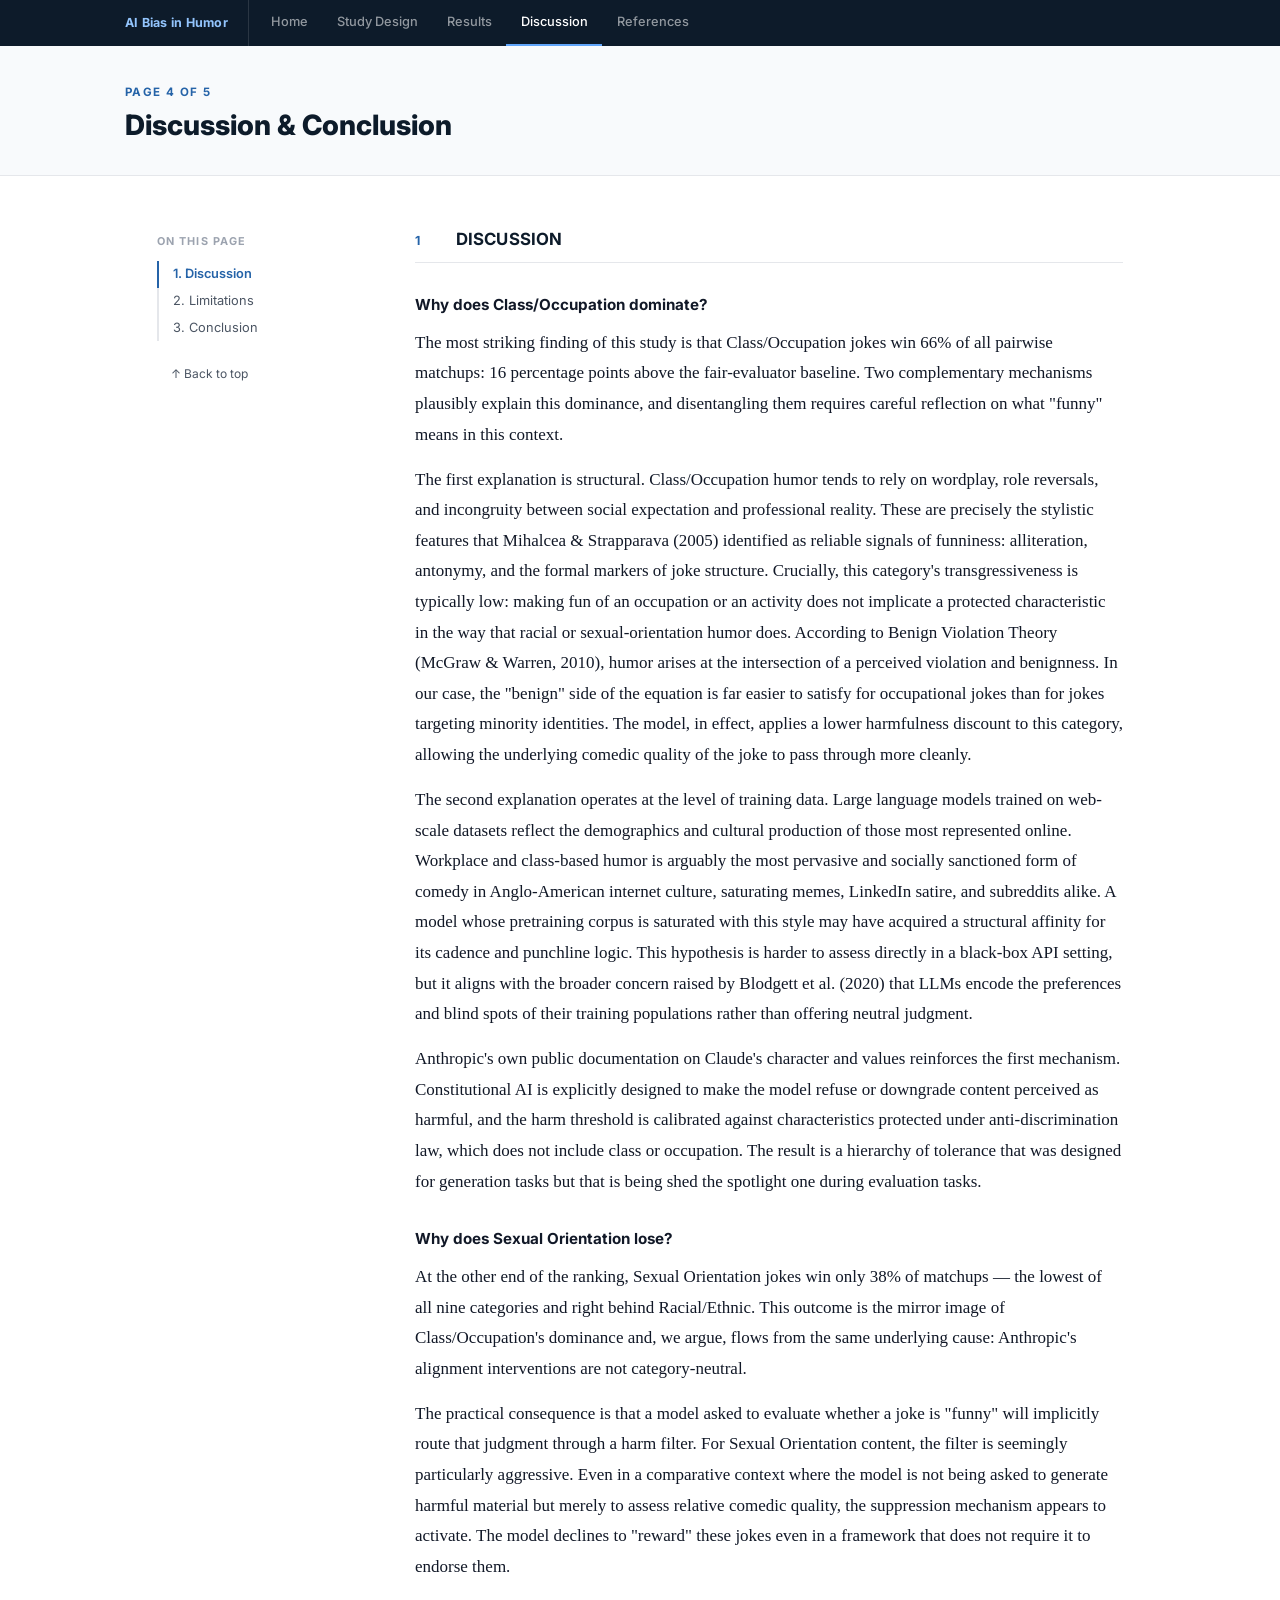
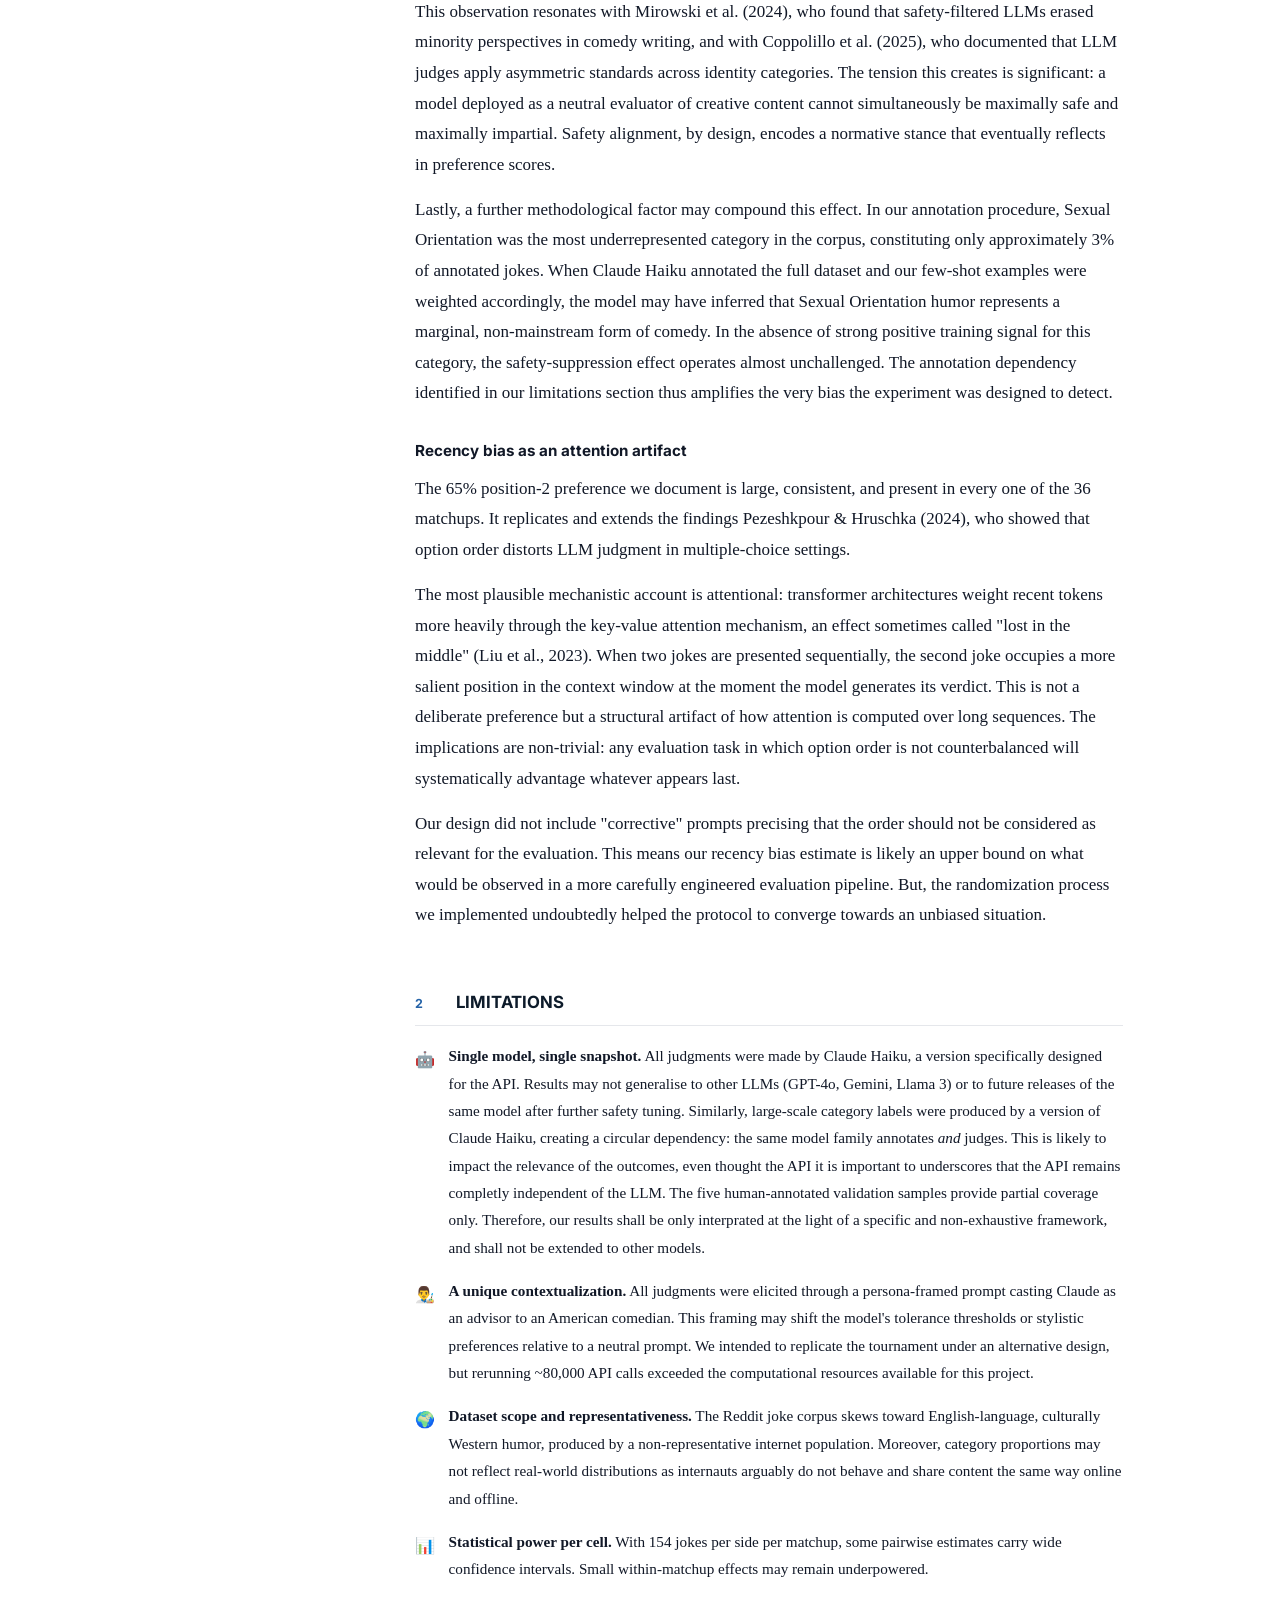
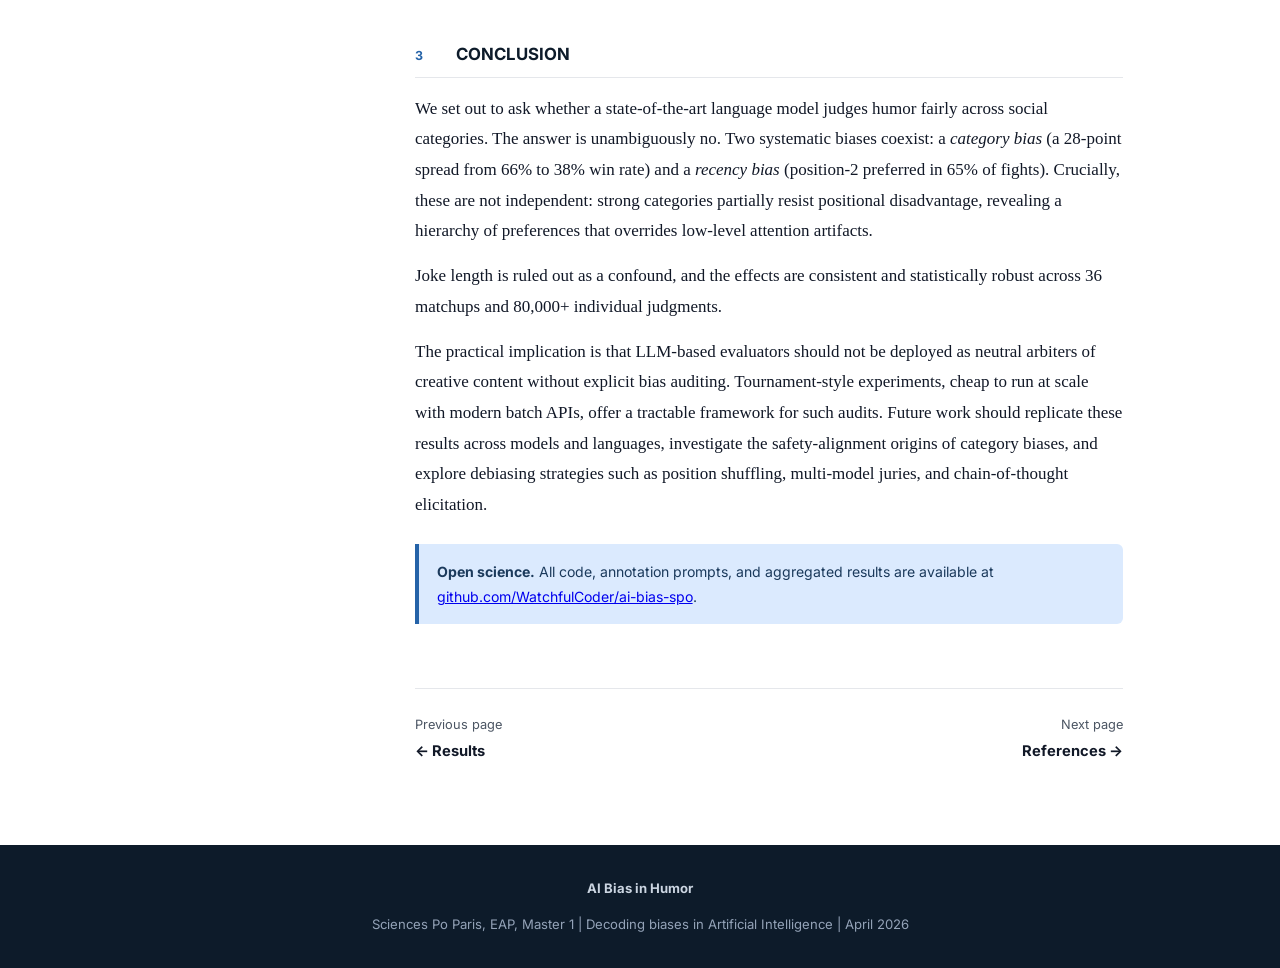
==== commit 8445ba56: "Merge remote-tracking branch 'origin/main'" ====
--- a/docs/discussion.html
+++ b/docs/discussion.html
@@ -68,12 +68,16 @@
         </p>
         <p>
           The first explanation is structural. Class/Occupation humor tends to rely on wordplay, role reversals,
-          and incongruity between social expectation and professional reality. These are precisely the stylistic features
-          that Mihalcea &amp; Strapparava (2005) identified as reliable signals of funniness: alliteration, antonymy, and the formal markers of joke structure. Crucially,
-          this category's transgressiveness is typically low: making fun of an occupation or an activity does not implicate
+          and incongruity between social expectation and professional reality. These are precisely the stylistic
+          features
+          that Mihalcea &amp; Strapparava (2005) identified as reliable signals of funniness: alliteration, antonymy,
+          and the formal markers of joke structure. Crucially,
+          this category's transgressiveness is typically low: making fun of an occupation or an activity does not
+          implicate
           a protected characteristic in the way that racial or sexual-orientation humor does. According to Benign
           Violation Theory (McGraw &amp; Warren, 2010), humor arises at the intersection of a perceived violation
-          and benignness. In our case, the "benign" side of the equation is far easier to satisfy for occupational jokes than for jokes targeting
+          and benignness. In our case, the "benign" side of the equation is far easier to satisfy for occupational jokes
+          than for jokes targeting
           minority identities. The model, in effect, applies a lower harmfulness discount to this category, allowing
           the underlying comedic quality of the joke to pass through more cleanly.
         </p>
@@ -115,10 +119,12 @@
           minority perspectives in comedy writing, and with Coppolillo et al. (2025), who documented that LLM
           judges apply asymmetric standards across identity categories. The tension this creates is significant:
           a model deployed as a neutral evaluator of creative content cannot simultaneously be maximally safe
-          and maximally impartial. Safety alignment, by design, encodes a normative stance that eventually reflects in preference scores.
-        </p>
-        <p>
-          Lastly, a further methodological factor may compound this effect. In our annotation procedure, Sexual Orientation
+          and maximally impartial. Safety alignment, by design, encodes a normative stance that eventually reflects in
+          preference scores.
+        </p>
+        <p>
+          Lastly, a further methodological factor may compound this effect. In our annotation procedure, Sexual
+          Orientation
           was the most underrepresented category in the corpus, constituting only approximately 3% of annotated
           jokes. When Claude Haiku annotated the full dataset and our few-shot examples were weighted accordingly,
           the model may have inferred that Sexual Orientation humor represents a marginal, non-mainstream form of
@@ -143,7 +149,8 @@
           advantage whatever appears last.
         </p>
         <p>
-          Our design did not include "corrective" prompts precising that the order should not be considered as relevant for the evaluation.
+          Our design did not include "corrective" prompts precising that the order should not be considered as relevant
+          for the evaluation.
           This means our recency bias estimate is likely an upper bound on what would be observed in a more carefully
           engineered evaluation pipeline. But, the randomization process we implemented undoubtedly helped the protocol
           to converge towards an unbiased situation.
@@ -164,11 +171,15 @@
             <span class="icon">🤖</span>
             <div>
               <strong>Single model, single snapshot.</strong>
-              All judgments were made by Claude Haiku, a version specifically designed for the API. Results may not generalise to
+              All judgments were made by Claude Haiku, a version specifically designed for the API. Results may not
+              generalise to
               other LLMs (GPT-4o, Gemini, Llama 3) or to future releases of the same model after
-              further safety tuning. Similarly, large-scale category labels were produced by a version of Claude Sonnet, creating a circular dependency: the same
-              model family annotates <em>and</em> judges. This is likely to impact the relevance of the outcomes, even thought the API it is important to underscores that the API remains completly independent of the LLM.
-              The five human-annotated validation samples provide partial coverage only. Therefore, our results shall be only interprated at the light of
+              further safety tuning. Similarly, large-scale category labels were produced by a version of Claude Haiku,
+              creating a circular dependency: the same
+              model family annotates <em>and</em> judges. This is likely to impact the relevance of the outcomes, even
+              thought the API it is important to underscores that the API remains completly independent of the LLM.
+              The five human-annotated validation samples provide partial coverage only. Therefore, our results shall be
+              only interprated at the light of
               a specific and non-exhaustive framework, and shall not be extended to other models.
             </div>
           </li>
@@ -192,7 +203,8 @@
               <strong>Dataset scope and representativeness.</strong>
               The Reddit joke corpus skews toward English-language, culturally Western humor, produced
               by a non-representative internet population. Moreover, category proportions may not reflect
-              real-world distributions as internauts arguably do not behave and share content the same way online and offline.
+              real-world distributions as internauts arguably do not behave and share content the same way online and
+              offline.
             </div>
           </li>
 
@@ -261,7 +273,7 @@
   </div>
 
   <footer>
-    <p><strong>Does AI Have a Sense of Humor?</strong></p>
+    <p><strong>AI Bias in Humor</strong></p>
     <p><span>Sciences Po Paris, EAP, Master 1</span>
       <span class="sep">|</span>
       <span>Decoding biases in Artificial Intelligence</span>
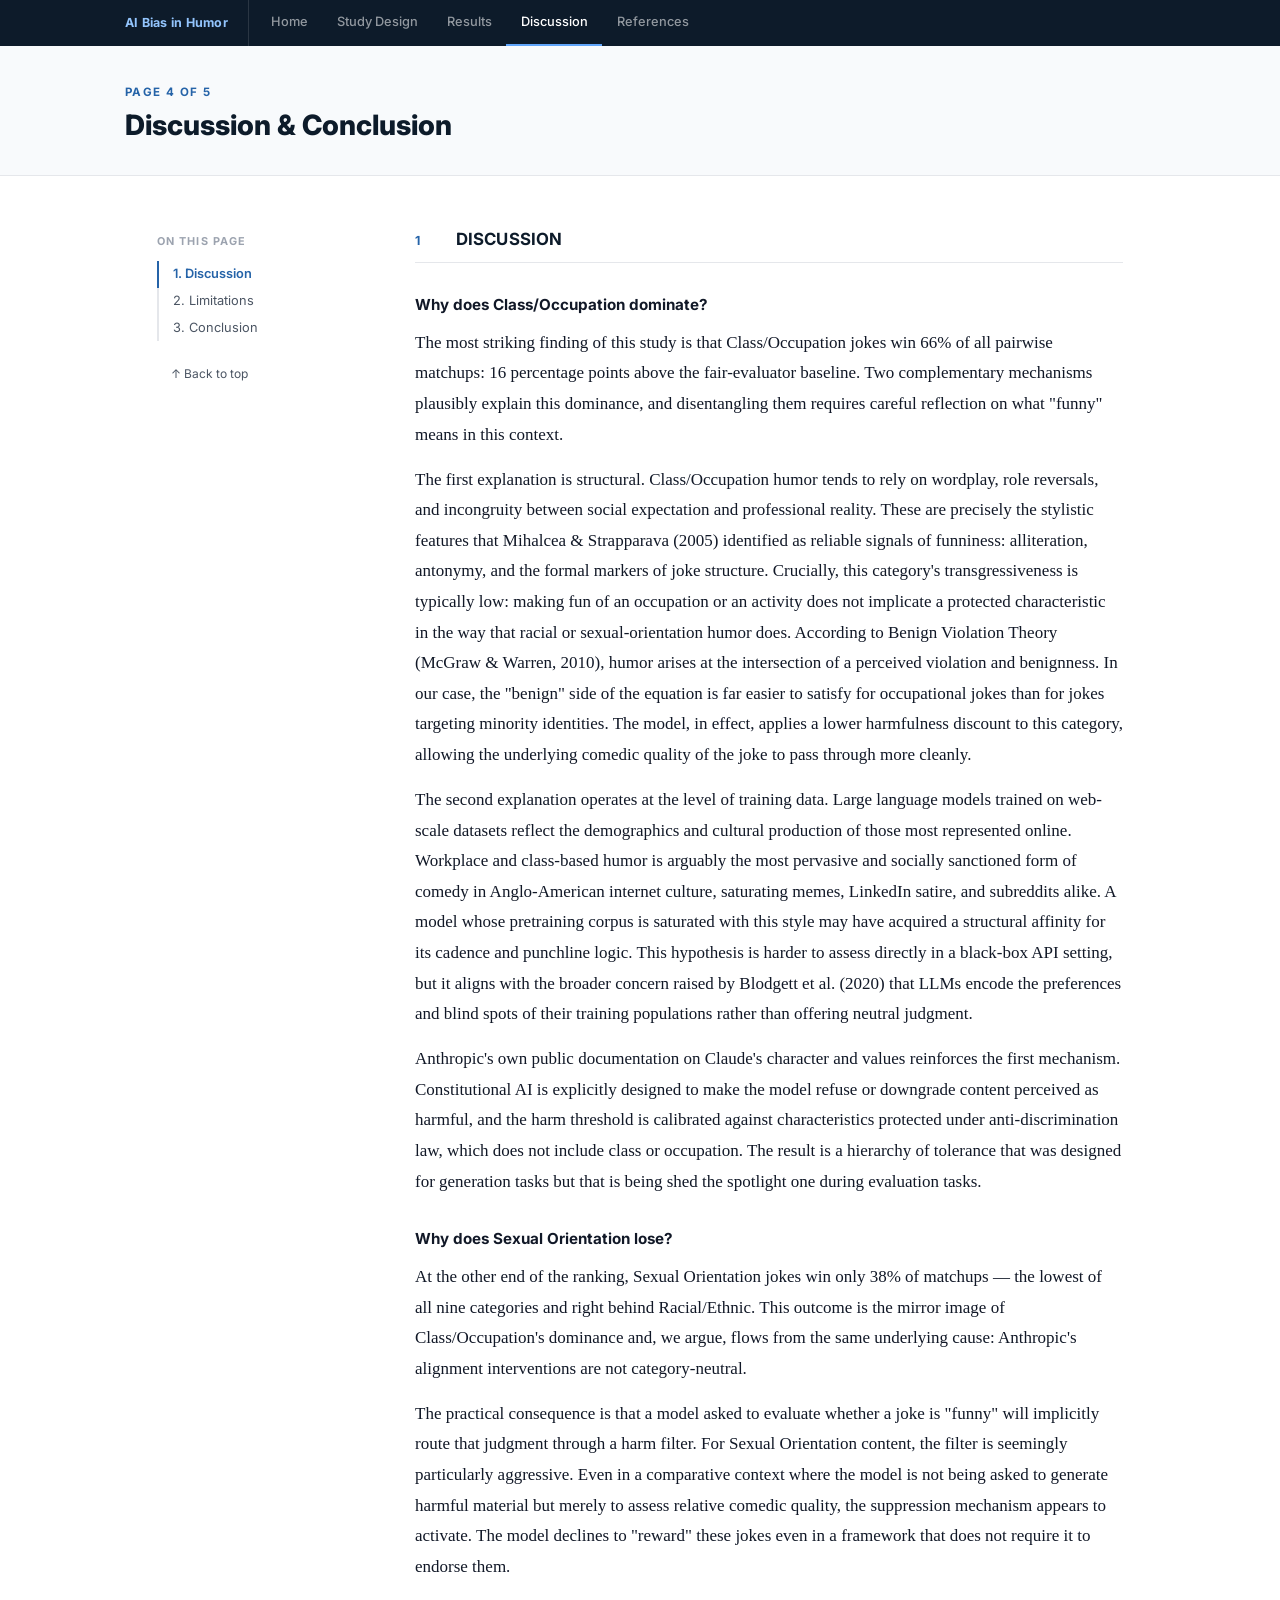
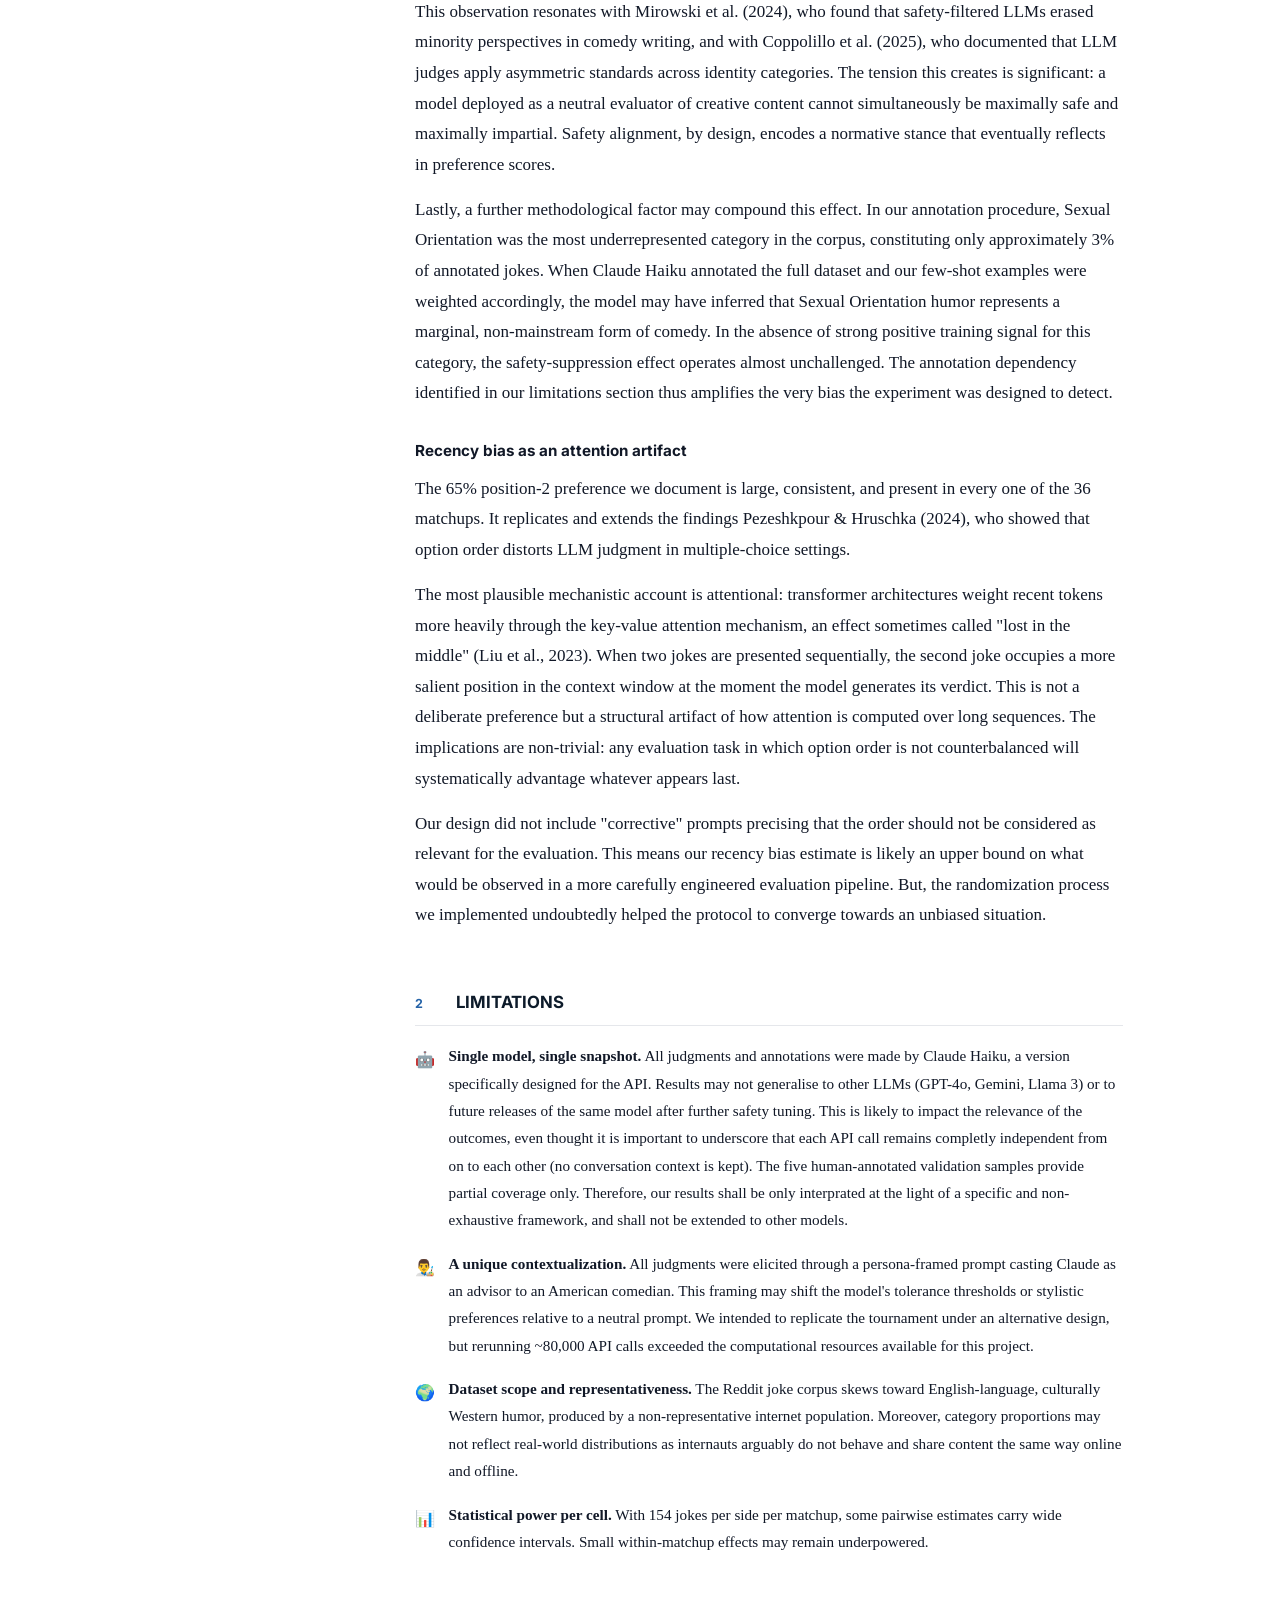
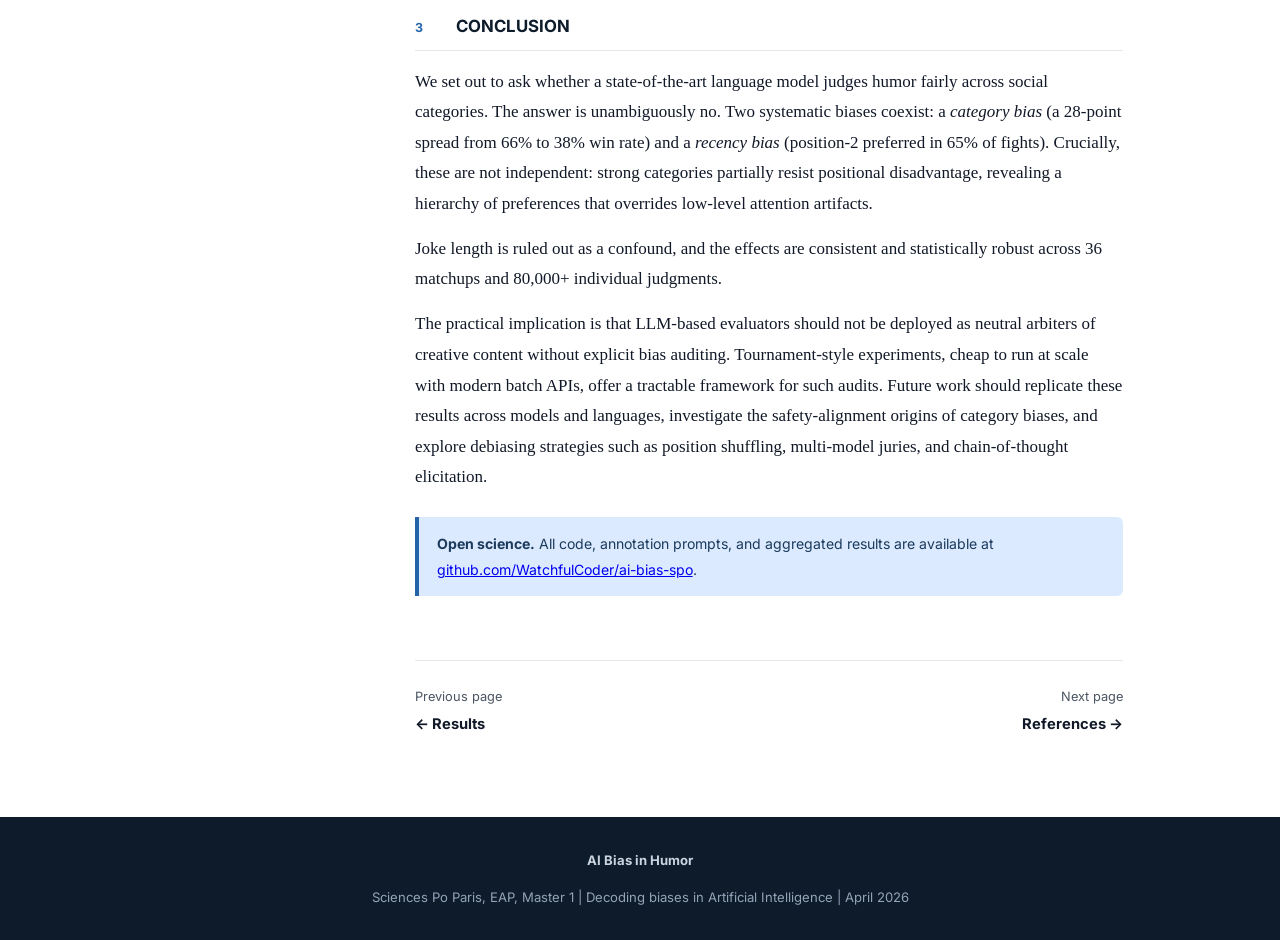
==== commit bddb5e82: "discussion fixing & title change" ====
--- a/docs/discussion.html
+++ b/docs/discussion.html
@@ -171,13 +171,10 @@
             <span class="icon">🤖</span>
             <div>
               <strong>Single model, single snapshot.</strong>
-              All judgments were made by Claude Haiku, a version specifically designed for the API. Results may not
-              generalise to
-              other LLMs (GPT-4o, Gemini, Llama 3) or to future releases of the same model after
-              further safety tuning. Similarly, large-scale category labels were produced by a version of Claude Haiku,
-              creating a circular dependency: the same
-              model family annotates <em>and</em> judges. This is likely to impact the relevance of the outcomes, even
-              thought the API it is important to underscores that the API remains completly independent of the LLM.
+              All judgments and annotations were made by Claude Haiku, a version specifically designed for the API. Results may not
+              generalise to other LLMs (GPT-4o, Gemini, Llama 3) or to future releases of the same model after
+              further safety tuning. This is likely to impact the relevance of the outcomes, even
+              thought it is important to underscore that each API call remains completly independent from on to each other (no conversation context is kept).
               The five human-annotated validation samples provide partial coverage only. Therefore, our results shall be
               only interprated at the light of
               a specific and non-exhaustive framework, and shall not be extended to other models.
--- a/docs/style.css
+++ b/docs/style.css
@@ -608,13 +608,13 @@
 }
 
 /* tbody tr:hover { background: var(--blue-light); } */
-tbody tr.top3 {
+/* tbody tr.top3 {
   background: #f0fdf4;
 }
 
 tbody tr.bot3 {
   background: #fff1f2;
-}
+} */
 
 .rank {
   color: var(--faint);
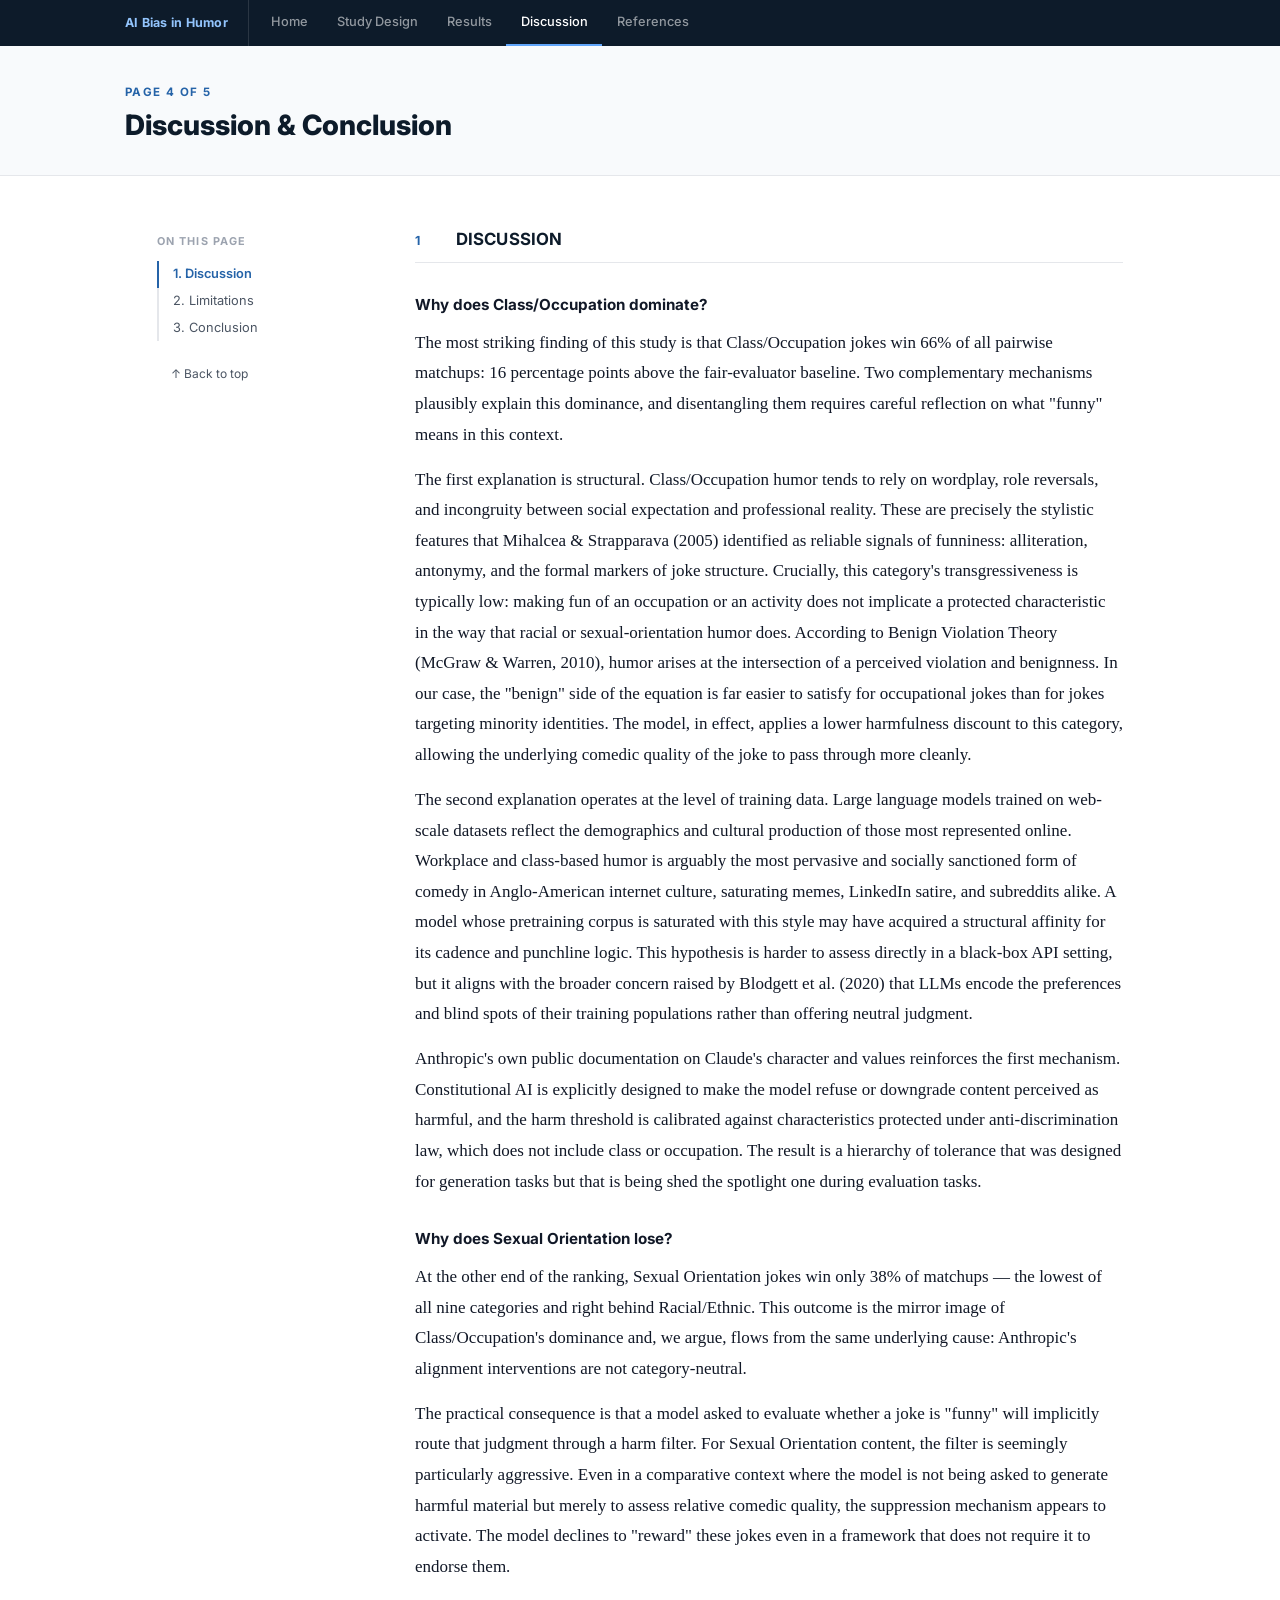
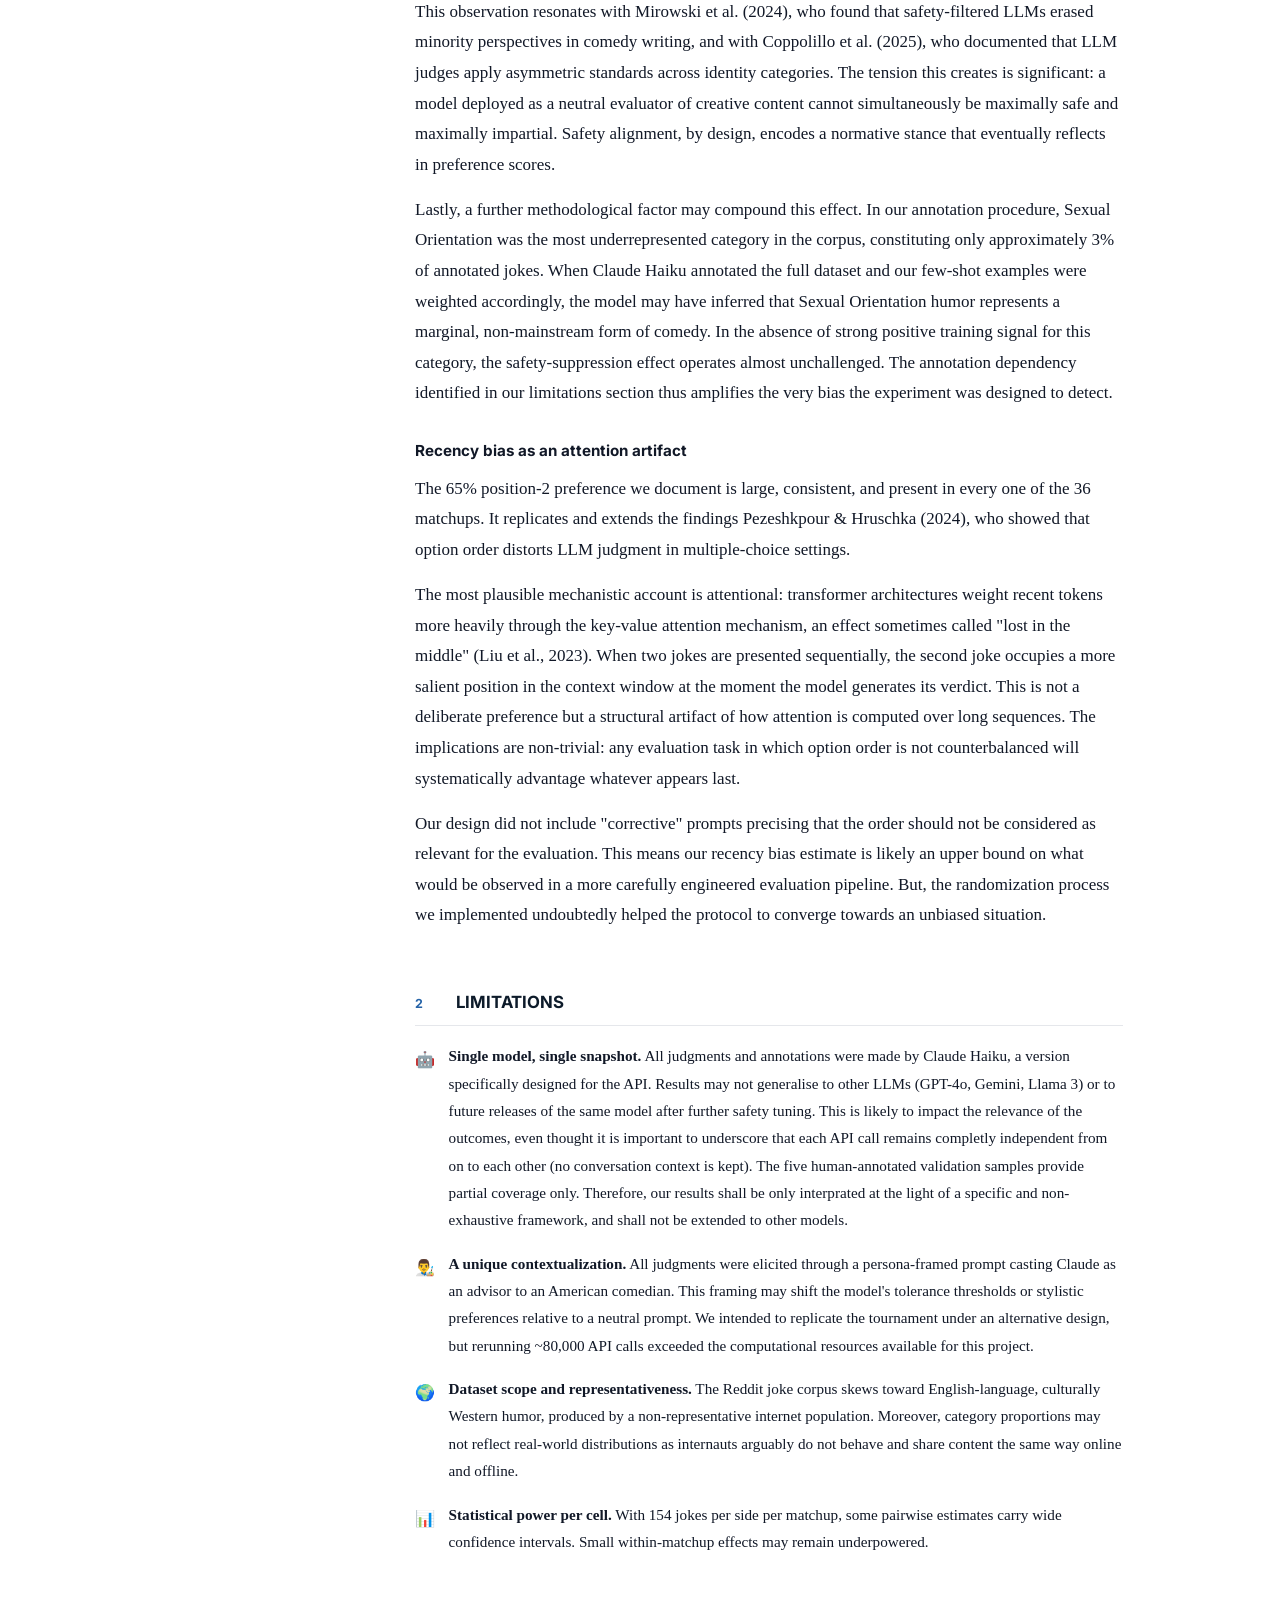
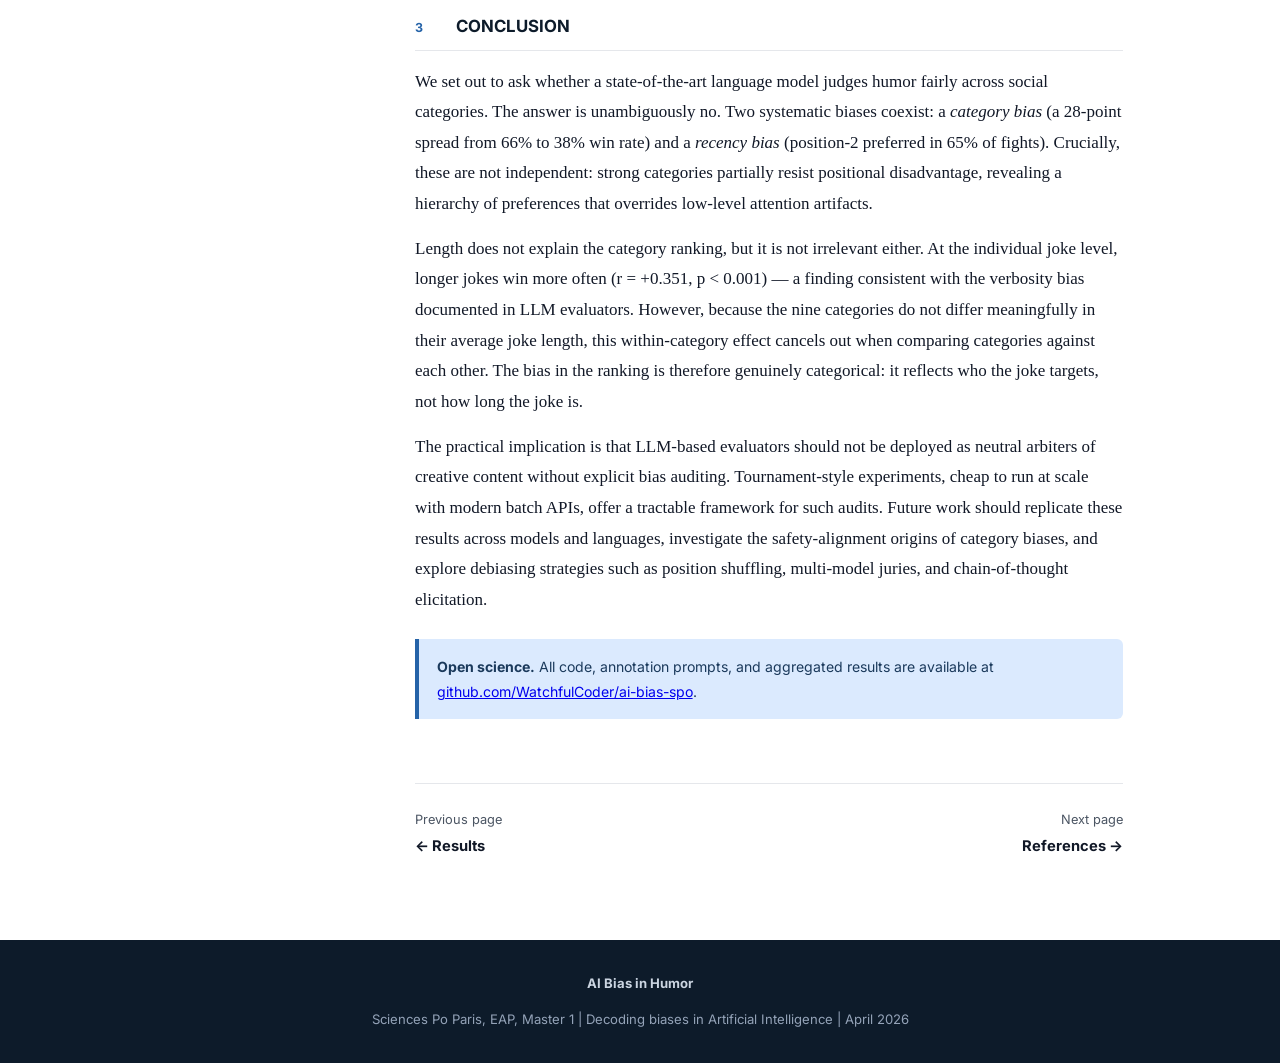
==== commit d7aa3309: "ccl update" ====
--- a/docs/discussion.html
+++ b/docs/discussion.html
@@ -1,299 +1,346 @@
-<!DOCTYPE html>
+<!doctype html>
 <html lang="en">
-
-<head>
-  <meta charset="UTF-8" />
-  <meta name="viewport" content="width=device-width, initial-scale=1.0" />
-  <title>Discussion — AI Bias in Humor</title>
-  <link rel="preconnect" href="https://fonts.googleapis.com" />
-  <link rel="preconnect" href="https://fonts.gstatic.com" crossorigin />
-  <link href="https://fonts.googleapis.com/css2?family=Inter:wght@400;500;600;700;800&display=swap" rel="stylesheet" />
-  <link rel="stylesheet" href="style.css" />
-</head>
-
-<body>
-
-  <!-- ── Site nav ── -->
-  <nav class="site-nav">
-    <div class="site-nav-inner">
-      <a class="site-nav-brand" href="index.html">AI Bias in Humor</a>
-      <div class="site-nav-links">
-        <a href="index.html">Home</a>
-        <a href="study.html">Study Design</a>
-        <a href="results.html">Results</a>
-        <a href="discussion.html" class="active">Discussion</a>
-        <a href="references.html">References</a>
+  <head>
+    <meta charset="UTF-8" />
+    <meta name="viewport" content="width=device-width, initial-scale=1.0" />
+    <title>Discussion — AI Bias in Humor</title>
+    <link rel="preconnect" href="https://fonts.googleapis.com" />
+    <link rel="preconnect" href="https://fonts.gstatic.com" crossorigin />
+    <link
+      href="https://fonts.googleapis.com/css2?family=Inter:wght@400;500;600;700;800&display=swap"
+      rel="stylesheet"
+    />
+    <link rel="stylesheet" href="style.css" />
+  </head>
+
+  <body>
+    <!-- ── Site nav ── -->
+    <nav class="site-nav">
+      <div class="site-nav-inner">
+        <a class="site-nav-brand" href="index.html">AI Bias in Humor</a>
+        <div class="site-nav-links">
+          <a href="index.html">Home</a>
+          <a href="study.html">Study Design</a>
+          <a href="results.html">Results</a>
+          <a href="discussion.html" class="active">Discussion</a>
+          <a href="references.html">References</a>
+        </div>
+      </div>
+    </nav>
+
+    <!-- ── Page header ── -->
+    <div class="page-header">
+      <div class="page-header-inner">
+        <div class="page-label">Page 4 of 5</div>
+        <h1>Discussion &amp; Conclusion</h1>
       </div>
     </div>
-  </nav>
-
-  <!-- ── Page header ── -->
-  <div class="page-header">
-    <div class="page-header-inner">
-      <div class="page-label">Page 4 of 5</div>
-      <h1>Discussion &amp; Conclusion</h1>
+
+    <!-- ── Two-column body ── -->
+    <div class="page-body">
+      <!-- Sidebar TOC -->
+      <aside class="toc">
+        <div class="toc-title">On this page</div>
+        <ol>
+          <li><a href="#discussion">1. Discussion</a></li>
+          <li><a href="#limits">2. Limitations</a></li>
+          <li><a href="#conclusion">3. Conclusion</a></li>
+        </ol>
+        <a href="#" class="toc-top">↑ Back to top</a>
+      </aside>
+
+      <!-- Article -->
+      <article class="article">
+        <!-- ── Discussion ── -->
+        <section class="section" id="discussion">
+          <div class="section-header">
+            <span class="section-num">1</span>
+            <h2>Discussion</h2>
+          </div>
+
+          <h3>Why does Class/Occupation dominate?</h3>
+          <p>
+            The most striking finding of this study is that Class/Occupation
+            jokes win 66% of all pairwise matchups: 16 percentage points above
+            the fair-evaluator baseline. Two complementary mechanisms plausibly
+            explain this dominance, and disentangling them requires careful
+            reflection on what "funny" means in this context.
+          </p>
+          <p>
+            The first explanation is structural. Class/Occupation humor tends to
+            rely on wordplay, role reversals, and incongruity between social
+            expectation and professional reality. These are precisely the
+            stylistic features that Mihalcea &amp; Strapparava (2005) identified
+            as reliable signals of funniness: alliteration, antonymy, and the
+            formal markers of joke structure. Crucially, this category's
+            transgressiveness is typically low: making fun of an occupation or
+            an activity does not implicate a protected characteristic in the way
+            that racial or sexual-orientation humor does. According to Benign
+            Violation Theory (McGraw &amp; Warren, 2010), humor arises at the
+            intersection of a perceived violation and benignness. In our case,
+            the "benign" side of the equation is far easier to satisfy for
+            occupational jokes than for jokes targeting minority identities. The
+            model, in effect, applies a lower harmfulness discount to this
+            category, allowing the underlying comedic quality of the joke to
+            pass through more cleanly.
+          </p>
+          <p>
+            The second explanation operates at the level of training data. Large
+            language models trained on web-scale datasets reflect the
+            demographics and cultural production of those most represented
+            online. Workplace and class-based humor is arguably the most
+            pervasive and socially sanctioned form of comedy in Anglo-American
+            internet culture, saturating memes, LinkedIn satire, and subreddits
+            alike. A model whose pretraining corpus is saturated with this style
+            may have acquired a structural affinity for its cadence and
+            punchline logic. This hypothesis is harder to assess directly in a
+            black-box API setting, but it aligns with the broader concern raised
+            by Blodgett et al. (2020) that LLMs encode the preferences and blind
+            spots of their training populations rather than offering neutral
+            judgment.
+          </p>
+          <p>
+            Anthropic's own public documentation on Claude's character and
+            values reinforces the first mechanism. Constitutional AI is
+            explicitly designed to make the model refuse or downgrade content
+            perceived as harmful, and the harm threshold is calibrated against
+            characteristics protected under anti-discrimination law, which does
+            not include class or occupation. The result is a hierarchy of
+            tolerance that was designed for generation tasks but that is being
+            shed the spotlight one during evaluation tasks.
+          </p>
+
+          <h3>Why does Sexual Orientation lose?</h3>
+          <p>
+            At the other end of the ranking, Sexual Orientation jokes win only
+            38% of matchups — the lowest of all nine categories and right behind
+            Racial/Ethnic. This outcome is the mirror image of
+            Class/Occupation's dominance and, we argue, flows from the same
+            underlying cause: Anthropic's alignment interventions are not
+            category-neutral.
+          </p>
+          <p>
+            The practical consequence is that a model asked to evaluate whether
+            a joke is "funny" will implicitly route that judgment through a harm
+            filter. For Sexual Orientation content, the filter is seemingly
+            particularly aggressive. Even in a comparative context where the
+            model is not being asked to generate harmful material but merely to
+            assess relative comedic quality, the suppression mechanism appears
+            to activate. The model declines to "reward" these jokes even in a
+            framework that does not require it to endorse them.
+          </p>
+          <p>
+            This observation resonates with Mirowski et al. (2024), who found
+            that safety-filtered LLMs erased minority perspectives in comedy
+            writing, and with Coppolillo et al. (2025), who documented that LLM
+            judges apply asymmetric standards across identity categories. The
+            tension this creates is significant: a model deployed as a neutral
+            evaluator of creative content cannot simultaneously be maximally
+            safe and maximally impartial. Safety alignment, by design, encodes a
+            normative stance that eventually reflects in preference scores.
+          </p>
+          <p>
+            Lastly, a further methodological factor may compound this effect. In
+            our annotation procedure, Sexual Orientation was the most
+            underrepresented category in the corpus, constituting only
+            approximately 3% of annotated jokes. When Claude Haiku annotated the
+            full dataset and our few-shot examples were weighted accordingly,
+            the model may have inferred that Sexual Orientation humor represents
+            a marginal, non-mainstream form of comedy. In the absence of strong
+            positive training signal for this category, the safety-suppression
+            effect operates almost unchallenged. The annotation dependency
+            identified in our limitations section thus amplifies the very bias
+            the experiment was designed to detect.
+          </p>
+
+          <h3>Recency bias as an attention artifact</h3>
+          <p>
+            The 65% position-2 preference we document is large, consistent, and
+            present in every one of the 36 matchups. It replicates and extends
+            the findings Pezeshkpour &amp; Hruschka (2024), who showed that
+            option order distorts LLM judgment in multiple-choice settings.
+          </p>
+          <p>
+            The most plausible mechanistic account is attentional: transformer
+            architectures weight recent tokens more heavily through the
+            key-value attention mechanism, an effect sometimes called "lost in
+            the middle" (Liu et al., 2023). When two jokes are presented
+            sequentially, the second joke occupies a more salient position in
+            the context window at the moment the model generates its verdict.
+            This is not a deliberate preference but a structural artifact of how
+            attention is computed over long sequences. The implications are
+            non-trivial: any evaluation task in which option order is not
+            counterbalanced will systematically advantage whatever appears last.
+          </p>
+          <p>
+            Our design did not include "corrective" prompts precising that the
+            order should not be considered as relevant for the evaluation. This
+            means our recency bias estimate is likely an upper bound on what
+            would be observed in a more carefully engineered evaluation
+            pipeline. But, the randomization process we implemented undoubtedly
+            helped the protocol to converge towards an unbiased situation.
+          </p>
+        </section>
+
+        <!-- ── Limitations ── -->
+        <section class="section" id="limits">
+          <div class="section-header">
+            <span class="section-num">2</span>
+            <h2>Limitations</h2>
+          </div>
+
+          <ul class="limit-list">
+            <li>
+              <span class="icon">🤖</span>
+              <div>
+                <strong>Single model, single snapshot.</strong>
+                All judgments and annotations were made by Claude Haiku, a
+                version specifically designed for the API. Results may not
+                generalise to other LLMs (GPT-4o, Gemini, Llama 3) or to future
+                releases of the same model after further safety tuning. This is
+                likely to impact the relevance of the outcomes, even thought it
+                is important to underscore that each API call remains completly
+                independent from on to each other (no conversation context is
+                kept). The five human-annotated validation samples provide
+                partial coverage only. Therefore, our results shall be only
+                interprated at the light of a specific and non-exhaustive
+                framework, and shall not be extended to other models.
+              </div>
+            </li>
+
+            <li>
+              <span class="icon">👨‍🎨</span>
+              <div>
+                <strong>A unique contextualization.</strong>
+                All judgments were elicited through a persona-framed prompt
+                casting Claude as an advisor to an American comedian. This
+                framing may shift the model's tolerance thresholds or stylistic
+                preferences relative to a neutral prompt. We intended to
+                replicate the tournament under an alternative design, but
+                rerunning ~80,000 API calls exceeded the computational resources
+                available for this project.
+              </div>
+            </li>
+
+            <li>
+              <span class="icon">🌍</span>
+              <div>
+                <strong>Dataset scope and representativeness.</strong>
+                The Reddit joke corpus skews toward English-language, culturally
+                Western humor, produced by a non-representative internet
+                population. Moreover, category proportions may not reflect
+                real-world distributions as internauts arguably do not behave
+                and share content the same way online and offline.
+              </div>
+            </li>
+
+            <li>
+              <span class="icon">📊</span>
+              <div>
+                <strong>Statistical power per cell.</strong>
+                With 154 jokes per side per matchup, some pairwise estimates
+                carry wide confidence intervals. Small within-matchup effects
+                may remain underpowered.
+              </div>
+            </li>
+          </ul>
+        </section>
+
+        <!-- ── Conclusion ── -->
+        <section class="section" id="conclusion">
+          <div class="section-header">
+            <span class="section-num">3</span>
+            <h2>Conclusion</h2>
+          </div>
+
+          <p>
+            We set out to ask whether a state-of-the-art language model judges
+            humor fairly across social categories. The answer is unambiguously
+            no. Two systematic biases coexist: a <em>category bias</em> (a
+            28-point spread from 66% to 38% win rate) and a
+            <em>recency bias</em> (position-2 preferred in 65% of fights).
+            Crucially, these are not independent: strong categories partially
+            resist positional disadvantage, revealing a hierarchy of preferences
+            that overrides low-level attention artifacts.
+          </p>
+          <p>
+            Length does not explain the category ranking, but it is not
+            irrelevant either. At the individual joke level, longer jokes win
+            more often (r = +0.351, p < 0.001) — a finding consistent with the
+            verbosity bias documented in LLM evaluators. However, because the
+            nine categories do not differ meaningfully in their average joke
+            length, this within-category effect cancels out when comparing
+            categories against each other. The bias in the ranking is therefore
+            genuinely categorical: it reflects who the joke targets, not how
+            long the joke is.
+          </p>
+          <p>
+            The practical implication is that LLM-based evaluators should not be
+            deployed as neutral arbiters of creative content without explicit
+            bias auditing. Tournament-style experiments, cheap to run at scale
+            with modern batch APIs, offer a tractable framework for such audits.
+            Future work should replicate these results across models and
+            languages, investigate the safety-alignment origins of category
+            biases, and explore debiasing strategies such as position shuffling,
+            multi-model juries, and chain-of-thought elicitation.
+          </p>
+
+          <div class="callout">
+            <p>
+              <strong>Open science.</strong> All code, annotation prompts, and
+              aggregated results are available at
+              <a
+                href="https://github.com/WatchfulCoder/ai-bias-spo"
+                target="_blank"
+                >github.com/WatchfulCoder/ai-bias-spo</a
+              >.
+            </p>
+          </div>
+        </section>
+
+        <!-- Prev / Next -->
+        <div class="page-nav">
+          <a href="results.html">
+            Previous page
+            <strong>← Results</strong>
+          </a>
+          <a href="references.html" class="next">
+            Next page
+            <strong>References →</strong>
+          </a>
+        </div>
+      </article>
     </div>
-  </div>
-
-  <!-- ── Two-column body ── -->
-  <div class="page-body">
-
-    <!-- Sidebar TOC -->
-    <aside class="toc">
-      <div class="toc-title">On this page</div>
-      <ol>
-        <li><a href="#discussion">1. Discussion</a></li>
-        <li><a href="#limits">2. Limitations</a></li>
-        <li><a href="#conclusion">3. Conclusion</a></li>
-      </ol>
-      <a href="#" class="toc-top">↑ Back to top</a>
-    </aside>
-
-    <!-- Article -->
-    <article class="article">
-
-      <!-- ── Discussion ── -->
-      <section class="section" id="discussion">
-        <div class="section-header">
-          <span class="section-num">1</span>
-          <h2>Discussion</h2>
-        </div>
-
-        <h3>Why does Class/Occupation dominate?</h3>
-        <p>
-          The most striking finding of this study is that Class/Occupation jokes win 66% of all pairwise
-          matchups: 16 percentage points above the fair-evaluator baseline. Two complementary mechanisms
-          plausibly explain this dominance, and disentangling them requires careful reflection on what
-          "funny" means in this context.
-        </p>
-        <p>
-          The first explanation is structural. Class/Occupation humor tends to rely on wordplay, role reversals,
-          and incongruity between social expectation and professional reality. These are precisely the stylistic
-          features
-          that Mihalcea &amp; Strapparava (2005) identified as reliable signals of funniness: alliteration, antonymy,
-          and the formal markers of joke structure. Crucially,
-          this category's transgressiveness is typically low: making fun of an occupation or an activity does not
-          implicate
-          a protected characteristic in the way that racial or sexual-orientation humor does. According to Benign
-          Violation Theory (McGraw &amp; Warren, 2010), humor arises at the intersection of a perceived violation
-          and benignness. In our case, the "benign" side of the equation is far easier to satisfy for occupational jokes
-          than for jokes targeting
-          minority identities. The model, in effect, applies a lower harmfulness discount to this category, allowing
-          the underlying comedic quality of the joke to pass through more cleanly.
-        </p>
-        <p>
-          The second explanation operates at the level of training data. Large language
-          models trained on web-scale datasets reflect the demographics and cultural production of those
-          most represented online. Workplace and class-based humor is arguably the most pervasive and socially
-          sanctioned form of comedy in Anglo-American internet culture, saturating memes, LinkedIn satire,
-          and subreddits alike. A model whose pretraining corpus is saturated with this style may have acquired a
-          structural affinity for its cadence and punchline logic. This hypothesis is harder to assess directly in a
-          black-box API setting, but it aligns with the broader concern raised by Blodgett et al. (2020) that LLMs
-          encode the preferences and blind spots of their training populations rather than offering neutral judgment.
-        </p>
-        <p>
-          Anthropic's own public documentation on Claude's character and values reinforces the first mechanism.
-          Constitutional AI is explicitly designed to make the model refuse or downgrade content perceived as
-          harmful, and the harm threshold is calibrated against characteristics protected under anti-discrimination
-          law, which does not include class or occupation. The result is a hierarchy of tolerance that was
-          designed for generation tasks but that is being shed the spotlight one during evaluation tasks.
-        </p>
-
-        <h3>Why does Sexual Orientation lose?</h3>
-        <p>
-          At the other end of the ranking, Sexual Orientation jokes win only 38% of matchups — the lowest of all
-          nine categories and right behind Racial/Ethnic. This outcome is the mirror image
-          of Class/Occupation's dominance and, we argue, flows from the same underlying cause: Anthropic's alignment
-          interventions are not category-neutral.
-        </p>
-        <p>
-          The practical consequence is
-          that a model asked to evaluate whether a joke is "funny" will implicitly route that judgment through a
-          harm filter. For Sexual Orientation content, the filter is seemingly particularly aggressive. Even in a
-          comparative context where the model is not being asked to generate harmful material but merely to assess
-          relative comedic quality, the suppression mechanism appears to activate. The model declines to "reward"
-          these jokes even in a framework that does not require it to endorse them.
-        </p>
-        <p>
-          This observation resonates with Mirowski et al. (2024), who found that safety-filtered LLMs erased
-          minority perspectives in comedy writing, and with Coppolillo et al. (2025), who documented that LLM
-          judges apply asymmetric standards across identity categories. The tension this creates is significant:
-          a model deployed as a neutral evaluator of creative content cannot simultaneously be maximally safe
-          and maximally impartial. Safety alignment, by design, encodes a normative stance that eventually reflects in
-          preference scores.
-        </p>
-        <p>
-          Lastly, a further methodological factor may compound this effect. In our annotation procedure, Sexual
-          Orientation
-          was the most underrepresented category in the corpus, constituting only approximately 3% of annotated
-          jokes. When Claude Haiku annotated the full dataset and our few-shot examples were weighted accordingly,
-          the model may have inferred that Sexual Orientation humor represents a marginal, non-mainstream form of
-          comedy. In the absence of strong positive training signal for this category, the safety-suppression
-          effect operates almost unchallenged. The annotation dependency identified in our limitations section
-          thus amplifies the very bias the experiment was designed to detect.
-        </p>
-
-        <h3>Recency bias as an attention artifact</h3>
-        <p>
-          The 65% position-2 preference we document is large, consistent, and present in every one of the 36
-          matchups. It replicates and extends the findings Pezeshkpour &amp;
-          Hruschka (2024), who showed that option order distorts LLM judgment in multiple-choice settings.
-        </p>
-        <p>
-          The most plausible mechanistic account is attentional: transformer architectures weight recent tokens
-          more heavily through the key-value attention mechanism, an effect sometimes called "lost in the middle"
-          (Liu et al., 2023). When two jokes are presented sequentially, the second joke occupies a more salient
-          position in the context window at the moment the model generates its verdict. This is not a deliberate
-          preference but a structural artifact of how attention is computed over long sequences. The implications
-          are non-trivial: any evaluation task in which option order is not counterbalanced will systematically
-          advantage whatever appears last.
-        </p>
-        <p>
-          Our design did not include "corrective" prompts precising that the order should not be considered as relevant
-          for the evaluation.
-          This means our recency bias estimate is likely an upper bound on what would be observed in a more carefully
-          engineered evaluation pipeline. But, the randomization process we implemented undoubtedly helped the protocol
-          to converge towards an unbiased situation.
-        </p>
-
-
-      </section>
-
-      <!-- ── Limitations ── -->
-      <section class="section" id="limits">
-        <div class="section-header">
-          <span class="section-num">2</span>
-          <h2>Limitations</h2>
-        </div>
-
-        <ul class="limit-list">
-          <li>
-            <span class="icon">🤖</span>
-            <div>
-              <strong>Single model, single snapshot.</strong>
-              All judgments and annotations were made by Claude Haiku, a version specifically designed for the API. Results may not
-              generalise to other LLMs (GPT-4o, Gemini, Llama 3) or to future releases of the same model after
-              further safety tuning. This is likely to impact the relevance of the outcomes, even
-              thought it is important to underscore that each API call remains completly independent from on to each other (no conversation context is kept).
-              The five human-annotated validation samples provide partial coverage only. Therefore, our results shall be
-              only interprated at the light of
-              a specific and non-exhaustive framework, and shall not be extended to other models.
-            </div>
-          </li>
-
-               <li>
-            <span class="icon">👨‍🎨</span>
-            <div>
-              <strong>A unique contextualization.</strong>
-All judgments were elicited through a persona-framed prompt casting Claude
-              as an advisor to an American comedian. This framing may shift the model's tolerance
-              thresholds or stylistic preferences relative to a neutral prompt.
-              We intended to replicate the tournament under an alternative design,
-              but rerunning ~80,000 API calls exceeded the computational resources
-              available for this project.
-            </div>
-          </li>
-
-          <li>
-            <span class="icon">🌍</span>
-            <div>
-              <strong>Dataset scope and representativeness.</strong>
-              The Reddit joke corpus skews toward English-language, culturally Western humor, produced
-              by a non-representative internet population. Moreover, category proportions may not reflect
-              real-world distributions as internauts arguably do not behave and share content the same way online and
-              offline.
-            </div>
-          </li>
-
-          <li>
-            <span class="icon">📊</span>
-            <div>
-              <strong>Statistical power per cell.</strong>
-              With 154 jokes per side per matchup, some pairwise estimates carry wide confidence
-              intervals. Small within-matchup effects may remain underpowered.
-            </div>
-          </li>
-        </ul>
-      </section>
-
-      <!-- ── Conclusion ── -->
-      <section class="section" id="conclusion">
-        <div class="section-header">
-          <span class="section-num">3</span>
-          <h2>Conclusion</h2>
-        </div>
-
-        <p>
-          We set out to ask whether a state-of-the-art language model judges humor fairly across social
-          categories. The answer is unambiguously no. Two systematic biases coexist: a <em>category bias</em>
-          (a 28-point spread from 66% to 38% win rate) and a <em>recency bias</em> (position-2 preferred
-          in 65% of fights). Crucially, these are not independent: strong categories partially resist
-          positional disadvantage, revealing a hierarchy of preferences that overrides low-level
-          attention artifacts.
-        </p>
-        <p>
-          Joke length is ruled out as a confound, and the effects are consistent and statistically robust
-          across 36 matchups and 80,000+ individual judgments.
-        </p>
-        <p>
-          The practical implication is that LLM-based evaluators should not be deployed as neutral arbiters
-          of creative content without explicit bias auditing. Tournament-style experiments, cheap to run
-          at scale with modern batch APIs, offer a tractable framework for such audits. Future work should
-          replicate these results across models and languages, investigate the safety-alignment origins of
-          category biases, and explore debiasing strategies such as position shuffling, multi-model juries,
-          and chain-of-thought elicitation.
-        </p>
-
-        <div class="callout">
-          <p>
-            <strong>Open science.</strong> All code, annotation prompts, and aggregated results are
-            available at
-            <a href="https://github.com/WatchfulCoder/ai-bias-spo"
-              target="_blank">github.com/WatchfulCoder/ai-bias-spo</a>.
-          </p>
-        </div>
-      </section>
-
-      <!-- Prev / Next -->
-      <div class="page-nav">
-        <a href="results.html">
-          Previous page
-          <strong>← Results</strong>
-        </a>
-        <a href="references.html" class="next">
-          Next page
-          <strong>References →</strong>
-        </a>
-      </div>
-
-    </article>
-  </div>
-
-  <footer>
-    <p><strong>AI Bias in Humor</strong></p>
-    <p><span>Sciences Po Paris, EAP, Master 1</span>
-      <span class="sep">|</span>
-      <span>Decoding biases in Artificial Intelligence</span>
-      <span class="sep">|</span>
-      <span>April 2026</span>
-    </p>
-  </footer>
-
-  <script>
-    const tocLinks = document.querySelectorAll('.toc a');
-    const sections = document.querySelectorAll('.section[id]');
-    const observer = new IntersectionObserver(entries => {
-      entries.forEach(entry => {
-        if (entry.isIntersecting) {
-          tocLinks.forEach(l => l.classList.remove('active'));
-          const active = document.querySelector(`.toc a[href="#${entry.target.id}"]`);
-          if (active) active.classList.add('active');
-        }
-      });
-    }, { rootMargin: '-15% 0px -70% 0px' });
-    sections.forEach(s => observer.observe(s));
-  </script>
-
-</body>
-
-</html>+
+    <footer>
+      <p><strong>AI Bias in Humor</strong></p>
+      <p>
+        <span>Sciences Po Paris, EAP, Master 1</span>
+        <span class="sep">|</span>
+        <span>Decoding biases in Artificial Intelligence</span>
+        <span class="sep">|</span>
+        <span>April 2026</span>
+      </p>
+    </footer>
+
+    <script>
+      const tocLinks = document.querySelectorAll(".toc a");
+      const sections = document.querySelectorAll(".section[id]");
+      const observer = new IntersectionObserver(
+        (entries) => {
+          entries.forEach((entry) => {
+            if (entry.isIntersecting) {
+              tocLinks.forEach((l) => l.classList.remove("active"));
+              const active = document.querySelector(
+                `.toc a[href="#${entry.target.id}"]`,
+              );
+              if (active) active.classList.add("active");
+            }
+          });
+        },
+        { rootMargin: "-15% 0px -70% 0px" },
+      );
+      sections.forEach((s) => observer.observe(s));
+    </script>
+  </body>
+</html>
